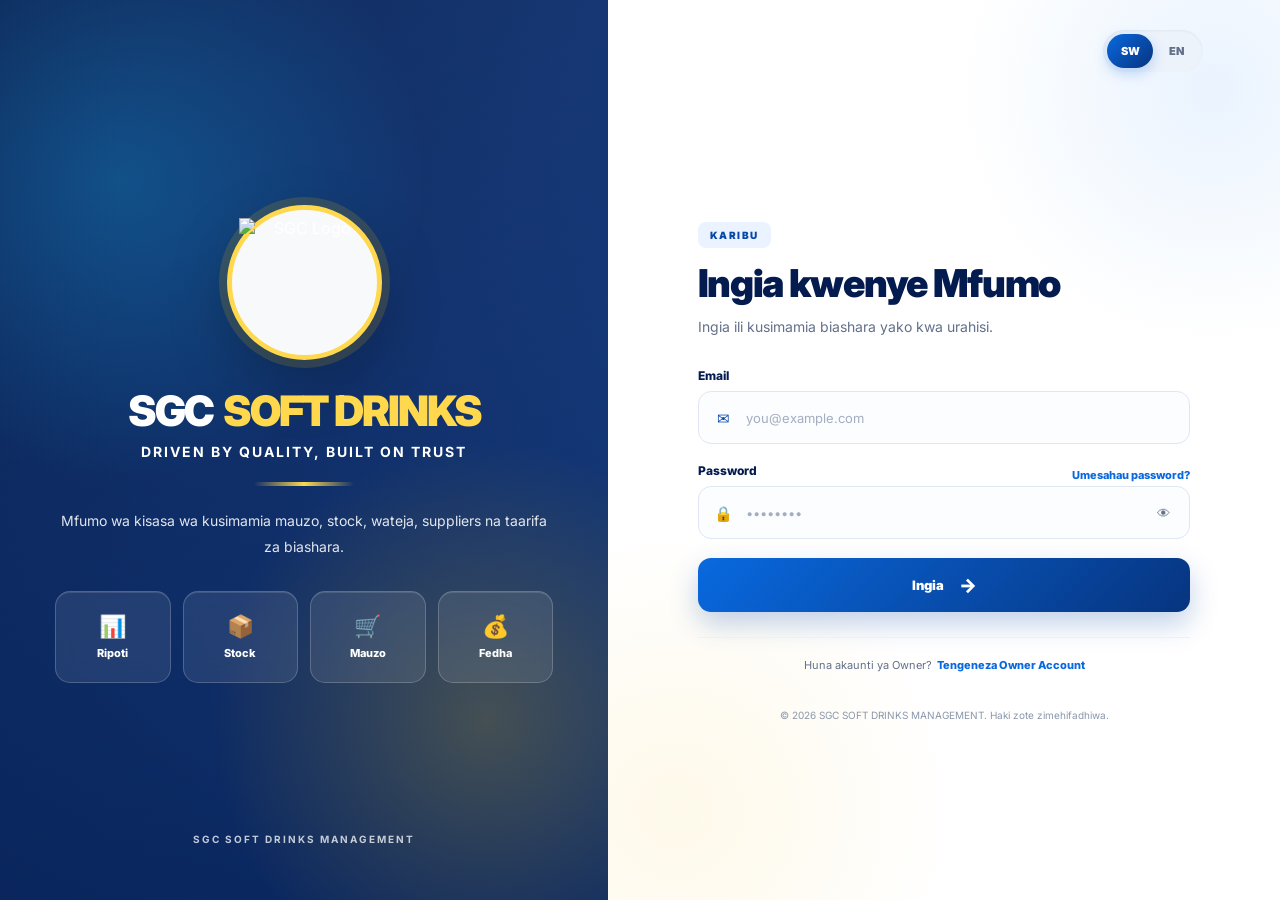
==== index.html @ 655705be "Initial commit via Netlify [skip ci]" ====
<!DOCTYPE html>
<html lang="sw">
<head>
    <meta charset="UTF-8">
    <meta name="viewport" content="width=device-width, initial-scale=1.0">

    <meta
        name="description"
        content="SGC SOFT DRINKS MANAGEMENT - Mfumo wa kisasa wa usimamizi wa biashara."
    >

    <title>SGC SOFT DRINKS MANAGEMENT</title>

    <link rel="stylesheet" href="style.css">

    <link rel="preconnect" href="https://fonts.googleapis.com">
    <link rel="preconnect" href="https://fonts.gstatic.com" crossorigin>

    <link
        href="https://fonts.googleapis.com/css2?family=Inter:wght@400;500;600;700;800;900&display=swap"
        rel="stylesheet"
    >
</head>

<body>

    <!-- =====================================================
         APP
    ====================================================== -->

    <div class="app-shell">

        <!-- =================================================
             LEFT BRAND PANEL
        ================================================== -->

        <section class="brand-panel">

            <div class="brand-overlay"></div>

            <div class="brand-content">

                <div class="logo-wrap">
                    <img
                        src="https://blogger.googleusercontent.com/img/b/R29vZ2xl/AVvXsEgRsGllLOBF63Unp0kzICif6C1tapkNBLRntsN7FJJPLlytEa9m1uBi_CdMVtnA7HmE1niKAeRc7FaKka9HamTfaSy4Mp5V8jnfl0DJt12zb4S4WhtI3PSJH9mHkxhu65YXSVA7sD5b8sOfw8jakPYp3H8Um8qvyjlDzxWgNcdsH2qVTmnMbjsZF4TN/s1280/244759.png"
                        alt="SGC Logo"
                    >
                </div>

                <div class="brand-title">
                    <span>SGC</span>
                    <strong>SOFT DRINKS</strong>
                </div>

                <p class="brand-tagline" data-i18n="brandTagline">
                    Driven By Quality, Built On Trust
                </p>

                <div class="gold-line"></div>

                <p class="brand-description" data-i18n="brandDescription">
                    Mfumo wa kisasa wa kusimamia mauzo, stock,
                    wateja, suppliers na taarifa za biashara.
                </p>


                <!-- BUSINESS FEATURES -->

                <div class="feature-grid">

                    <div class="feature-card">
                        <span class="feature-icon">📊</span>
                        <span data-i18n="featureReports">
                            Ripoti
                        </span>
                    </div>

                    <div class="feature-card">
                        <span class="feature-icon">📦</span>
                        <span data-i18n="featureStock">
                            Stock
                        </span>
                    </div>

                    <div class="feature-card">
                        <span class="feature-icon">🛒</span>
                        <span data-i18n="featureSales">
                            Mauzo
                        </span>
                    </div>

                    <div class="feature-card">
                        <span class="feature-icon">💰</span>
                        <span data-i18n="featureFinance">
                            Fedha
                        </span>
                    </div>

                </div>

            </div>

            <div class="brand-bottom">
                <span data-i18n="brandBottom">
                    SGC SOFT DRINKS MANAGEMENT
                </span>
            </div>

        </section>


        <!-- =================================================
             RIGHT AUTH PANEL
        ================================================== -->

        <section class="auth-panel">

            <!-- LANGUAGE -->

            <div class="top-actions">

                <div class="language-selector">

                    <button
                        type="button"
                        class="language-button active"
                        data-language="sw"
                    >
                        SW
                    </button>

                    <button
                        type="button"
                        class="language-button"
                        data-language="en"
                    >
                        EN
                    </button>

                </div>

            </div>


            <!-- =================================================
                 LOGIN VIEW
            ================================================== -->

            <div
                id="loginView"
                class="auth-view active-view"
            >

                <div class="auth-header">

                    <span class="auth-label" data-i18n="loginLabel">
                        KARIBU
                    </span>

                    <h1 data-i18n="loginTitle">
                        Ingia kwenye Mfumo
                    </h1>

                    <p data-i18n="loginSubtitle">
                        Ingia ili kusimamia biashara yako kwa urahisi.
                    </p>

                </div>


                <form id="loginForm">

                    <!-- EMAIL -->

                    <div class="form-group">

                        <label
                            for="loginEmail"
                            data-i18n="email"
                        >
                            Email
                        </label>

                        <div class="input-box">

                            <span class="input-icon">✉</span>

                            <input
                                type="email"
                                id="loginEmail"
                                placeholder="you@example.com"
                                autocomplete="email"
                                required
                            >

                        </div>

                    </div>


                    <!-- PASSWORD -->

                    <div class="form-group">

                        <div class="label-row">

                            <label
                                for="loginPassword"
                                data-i18n="password"
                            >
                                Password
                            </label>

                            <button
                                type="button"
                                class="text-button"
                                id="forgotPasswordButton"
                                data-i18n="forgotPassword"
                            >
                                Umesahau password?
                            </button>

                        </div>

                        <div class="input-box">

                            <span class="input-icon">🔒</span>

                            <input
                                type="password"
                                id="loginPassword"
                                placeholder="••••••••"
                                autocomplete="current-password"
                                required
                            >

                            <button
                                type="button"
                                class="eye-button"
                                data-target="loginPassword"
                            >
                                👁
                            </button>

                        </div>

                    </div>


                    <!-- MESSAGE -->

                    <div
                        id="loginMessage"
                        class="message"
                        hidden
                    ></div>


                    <!-- LOGIN BUTTON -->

                    <button
                        type="submit"
                        class="primary-button"
                        id="loginButton"
                    >

                        <span data-i18n="loginButton">
                            Ingia
                        </span>

                        <span class="button-arrow">→</span>

                    </button>

                </form>


                <!-- OWNER SIGNUP -->

                <div class="switch-auth">

                    <span data-i18n="noAccount">
                        Huna akaunti ya Owner?
                    </span>

                    <button
                        type="button"
                        class="link-button"
                        id="showSignupButton"
                        data-i18n="createOwner"
                    >
                        Tengeneza Owner Account
                    </button>

                </div>

            </div>


            <!-- =================================================
                 OWNER SIGNUP VIEW
            ================================================== -->

            <div
                id="signupView"
                class="auth-view"
            >

                <div class="auth-header">

                    <span class="auth-label owner-label">
                        OWNER
                    </span>

                    <h1 data-i18n="signupTitle">
                        Tengeneza Owner Account
                    </h1>

                    <p data-i18n="signupSubtitle">
                        Ingiza taarifa zako na Owner Signup Code.
                    </p>

                </div>


                <form id="signupForm">

                    <!-- FULL NAME -->

                    <div class="form-group">

                        <label
                            for="fullName"
                            data-i18n="fullName"
                        >
                            Jina Kamili
                        </label>

                        <div class="input-box">

                            <span class="input-icon">👤</span>

                            <input
                                type="text"
                                id="fullName"
                                placeholder="Mfano: John Sam"
                                autocomplete="name"
                                required
                            >

                        </div>

                    </div>


                    <!-- USERNAME -->

                    <div class="form-group">

                        <label
                            for="username"
                            data-i18n="username"
                        >
                            Username
                        </label>

                        <div class="input-box">

                            <span class="input-icon">@</span>

                            <input
                                type="text"
                                id="username"
                                placeholder="Mfano: johnsam"
                                autocomplete="username"
                                required
                            >

                        </div>

                    </div>


                    <!-- EMAIL -->

                    <div class="form-group">

                        <label
                            for="signupEmail"
                            data-i18n="email"
                        >
                            Email
                        </label>

                        <div class="input-box">

                            <span class="input-icon">✉</span>

                            <input
                                type="email"
                                id="signupEmail"
                                placeholder="you@example.com"
                                autocomplete="email"
                                required
                            >

                        </div>

                    </div>


                    <!-- PASSWORD -->

                    <div class="form-group">

                        <label
                            for="signupPassword"
                            data-i18n="password"
                        >
                            Password
                        </label>

                        <div class="input-box">

                            <span class="input-icon">🔒</span>

                            <input
                                type="password"
                                id="signupPassword"
                                placeholder="••••••••"
                                autocomplete="new-password"
                                required
                            >

                            <button
                                type="button"
                                class="eye-button"
                                data-target="signupPassword"
                            >
                                👁
                            </button>

                        </div>

                    </div>


                    <!-- CONFIRM PASSWORD -->

                    <div class="form-group">

                        <label
                            for="confirmPassword"
                            data-i18n="confirmPassword"
                        >
                            Thibitisha Password
                        </label>

                        <div class="input-box">

                            <span class="input-icon">🔒</span>

                            <input
                                type="password"
                                id="confirmPassword"
                                placeholder="••••••••"
                                autocomplete="new-password"
                                required
                            >

                            <button
                                type="button"
                                class="eye-button"
                                data-target="confirmPassword"
                            >
                                👁
                            </button>

                        </div>

                    </div>


                    <!-- OWNER CODE -->

                    <div class="form-group">

                        <label
                            for="ownerCode"
                            data-i18n="ownerCode"
                        >
                            Owner Signup Code
                        </label>

                        <div class="input-box">

                            <span class="input-icon">🔑</span>

                            <input
                                type="password"
                                id="ownerCode"
                                placeholder="Owner Signup Code"
                                autocomplete="off"
                                required
                            >

                            <button
                                type="button"
                                class="eye-button"
                                data-target="ownerCode"
                            >
                                👁
                            </button>

                        </div>

                        <small data-i18n="ownerCodeHint">
                            Code hii ni ya siri na inahitajika kuunda Owner.
                        </small>

                    </div>


                    <!-- SIGNUP MESSAGE -->

                    <div
                        id="signupMessage"
                        class="message"
                        hidden
                    ></div>


                    <!-- CREATE BUTTON -->

                    <button
                        type="submit"
                        class="primary-button"
                        id="signupButton"
                    >

                        <span data-i18n="createOwnerButton">
                            Tengeneza Account
                        </span>

                        <span class="button-arrow">→</span>

                    </button>

                </form>


                <!-- BACK LOGIN -->

                <div class="switch-auth">

                    <span data-i18n="alreadyAccount">
                        Tayari una akaunti?
                    </span>

                    <button
                        type="button"
                        class="link-button"
                        id="showLoginButton"
                        data-i18n="loginHere"
                    >
                        Ingia hapa
                    </button>

                </div>

            </div>


            <!-- =================================================
                 FORGOT PASSWORD VIEW
            ================================================== -->

            <div
                id="forgotView"
                class="auth-view"
            >

                <div class="auth-header">

                    <span class="auth-label">
                        SECURITY
                    </span>

                    <h1 data-i18n="forgotTitle">
                        Umesahau Password?
                    </h1>

                    <p data-i18n="forgotSubtitle">
                        Weka email yako na tutakutumia link ya kubadilisha password.
                    </p>

                </div>


                <form id="forgotForm">

                    <div class="form-group">

                        <label
                            for="forgotEmail"
                            data-i18n="email"
                        >
                            Email
                        </label>

                        <div class="input-box">

                            <span class="input-icon">✉</span>

                            <input
                                type="email"
                                id="forgotEmail"
                                placeholder="you@example.com"
                                autocomplete="email"
                                required
                            >

                        </div>

                    </div>


                    <div
                        id="forgotMessage"
                        class="message"
                        hidden
                    ></div>


                    <button
                        type="submit"
                        class="primary-button"
                        id="forgotButton"
                    >

                        <span data-i18n="sendReset">
                            Tuma Reset Link
                        </span>

                        <span class="button-arrow">→</span>

                    </button>

                </form>


                <div class="switch-auth">

                    <button
                        type="button"
                        class="link-button"
                        id="backToLoginButton"
                        data-i18n="backLogin"
                    >
                        ← Rudi kwenye Login
                    </button>

                </div>

            </div>


            <!-- =================================================
                 PASSWORD RESET VIEW
            ================================================== -->

            <div
                id="resetView"
                class="auth-view"
            >

                <div class="auth-header">

                    <span class="auth-label">
                        SECURITY
                    </span>

                    <h1 data-i18n="resetTitle">
                        Weka Password Mpya
                    </h1>

                    <p data-i18n="resetSubtitle">
                        Weka password mpya ya akaunti yako.
                    </p>

                </div>


                <form id="resetForm">

                    <div class="form-group">

                        <label
                            for="newPassword"
                            data-i18n="newPassword"
                        >
                            Password Mpya
                        </label>

                        <div class="input-box">

                            <span class="input-icon">🔒</span>

                            <input
                                type="password"
                                id="newPassword"
                                placeholder="••••••••"
                                autocomplete="new-password"
                                required
                            >

                            <button
                                type="button"
                                class="eye-button"
                                data-target="newPassword"
                            >
                                👁
                            </button>

                        </div>

                    </div>


                    <div class="form-group">

                        <label
                            for="confirmNewPassword"
                            data-i18n="confirmPassword"
                        >
                            Thibitisha Password
                        </label>

                        <div class="input-box">

                            <span class="input-icon">🔒</span>

                            <input
                                type="password"
                                id="confirmNewPassword"
                                placeholder="••••••••"
                                autocomplete="new-password"
                                required
                            >

                            <button
                                type="button"
                                class="eye-button"
                                data-target="confirmNewPassword"
                            >
                                👁
                            </button>

                        </div>

                    </div>


                    <div
                        id="resetMessage"
                        class="message"
                        hidden
                    ></div>


                    <button
                        type="submit"
                        class="primary-button"
                        id="resetButton"
                    >

                        <span data-i18n="savePassword">
                            Hifadhi Password
                        </span>

                        <span class="button-arrow">→</span>

                    </button>

                </form>

            </div>


            <!-- =================================================
                 FOOTER
            ================================================== -->

            <div class="auth-footer">

                <span data-i18n="copyright">
                    © 2026 SGC SOFT DRINKS MANAGEMENT. Haki zote zimehifadhiwa.
                </span>

            </div>

        </section>

    </div>


    <!-- =====================================================
         JAVASCRIPT
    ====================================================== -->

    <script src="app.js"></script>

</body>
</html>
---- style.css ----
/* =========================================================
   SGC SOFT DRINKS MANAGEMENT
   PROFESSIONAL UI SYSTEM
   ========================================================= */

:root {

    --blue-950: #031b4e;
    --blue-900: #05245f;
    --blue-800: #07347f;
    --blue-700: #0847a9;
    --blue-600: #0969df;
    --blue-500: #147cf5;

    --cyan: #18bfff;

    --gold-700: #a66a00;
    --gold-600: #c58a05;
    --gold-500: #f1b90b;
    --gold-400: #ffd84d;
    --gold-300: #ffe991;

    --white: #ffffff;
    --off-white: #f8fbff;

    --text: #10213f;
    --text-soft: #63708a;

    --border: #dfe7f3;

    --green: #0f9d58;
    --red: #dc3545;
    --orange: #f59e0b;

    --shadow-xl:
        0 30px 90px rgba(3, 27, 78, 0.24);

    --shadow-lg:
        0 20px 55px rgba(3, 27, 78, 0.16);

    --shadow-md:
        0 10px 30px rgba(3, 27, 78, 0.12);

    --radius-xl: 30px;
    --radius-lg: 20px;
    --radius-md: 13px;

    --transition: 0.25s ease;
}


/* =========================================================
   RESET
   ========================================================= */

* {
    margin: 0;
    padding: 0;
    box-sizing: border-box;
}

html {
    min-height: 100%;
}

body {
    min-height: 100vh;

    font-family:
        "Inter",
        Arial,
        Helvetica,
        sans-serif;

    color: var(--text);

    background:
        linear-gradient(
            135deg,
            #eaf3ff,
            #f8fbff
        );
}

button,
input {
    font-family: inherit;
}

button {
    border: 0;
}

img {
    max-width: 100%;
}


/* =========================================================
   APP SHELL
   ========================================================= */

.app-shell {

    min-height: 100vh;

    display: grid;

    grid-template-columns:
        minmax(430px, 0.95fr)
        minmax(480px, 1.05fr);

    overflow: hidden;

    background: var(--white);
}


/* =========================================================
   LEFT BRAND PANEL
   ========================================================= */

.brand-panel {

    position: relative;

    min-height: 100vh;

    display: flex;

    flex-direction: column;

    justify-content: space-between;

    padding: 55px;

    overflow: hidden;

    color: white;

    background:
        linear-gradient(
            135deg,
            rgba(3, 27, 78, 0.94),
            rgba(7, 71, 169, 0.86)
        ),
        url("https://blogger.googleusercontent.com/img/b/R29vZ2xl/AVvXsEghDWKcTJLYqRn3b2rmbaZy9He71gFCBy8PPvrfr52WbQLLfpwHexRysGuWyikflgHuIYTykRY1283VwKdCJhnoiIz-O5spHMergGawAM0IZZRlI1_UyLrpU5gRjan5NuT3BX2xX2ghZJx28dGiFAWCTERWHn4f5qFefKrlq4SOseVBaBGetRgdH27O/s1536/246467.png");

    background-size: cover;

    background-position: center;

    isolation: isolate;
}


/* =========================================================
   BRAND OVERLAY
   ========================================================= */

.brand-overlay {

    position: absolute;

    inset: 0;

    z-index: -1;

    background:
        radial-gradient(
            circle at 20% 20%,
            rgba(24, 191, 255, 0.25),
            transparent 35%
        ),
        radial-gradient(
            circle at 80% 80%,
            rgba(241, 185, 11, 0.24),
            transparent 32%
        ),
        linear-gradient(
            180deg,
            rgba(3, 27, 78, 0.22),
            rgba(3, 27, 78, 0.78)
        );
}


/* =========================================================
   BRAND CONTENT
   ========================================================= */

.brand-content {

    position: relative;

    z-index: 2;

    max-width: 650px;

    margin: auto;

    width: 100%;

    text-align: center;
}


/* =========================================================
   LOGO
   ========================================================= */

.logo-wrap {

    width: 155px;

    height: 155px;

    margin: 0 auto 25px;

    display: flex;

    align-items: center;

    justify-content: center;

    border-radius: 50%;

    background:
        rgba(255,255,255,0.97);

    border:
        5px solid var(--gold-400);

    box-shadow:
        0 0 0 8px rgba(241,185,11,0.15),
        0 20px 60px rgba(0,0,0,0.25);

    animation:
        logoFloat 5s ease-in-out infinite;
}

.logo-wrap img {

    width: 130px;

    height: 130px;

    object-fit: contain;
}


@keyframes logoFloat {

    0%,
    100% {
        transform: translateY(0);
    }

    50% {
        transform: translateY(-5px);
    }
}


/* =========================================================
   BRAND TITLE
   ========================================================= */

.brand-title {

    display: flex;

    justify-content: center;

    align-items: center;

    gap: 10px;

    flex-wrap: wrap;

    margin-bottom: 7px;
}

.brand-title span {

    font-size: 42px;

    font-weight: 900;

    color: white;

    letter-spacing: -2px;
}

.brand-title strong {

    font-size: 42px;

    font-weight: 900;

    color: var(--gold-400);

    letter-spacing: -2px;
}


.brand-tagline {

    font-size: 14px;

    font-weight: 700;

    letter-spacing: 2px;

    text-transform: uppercase;

    color: white;
}


/* =========================================================
   GOLD LINE
   ========================================================= */

.gold-line {

    width: 100px;

    height: 4px;

    margin: 22px auto;

    border-radius: 20px;

    background:
        linear-gradient(
            90deg,
            transparent,
            var(--gold-400),
            transparent
        );
}


/* =========================================================
   BRAND DESCRIPTION
   ========================================================= */

.brand-description {

    max-width: 530px;

    margin: auto;

    color:
        rgba(255,255,255,0.88);

    font-size: 14px;

    line-height: 1.8;
}


/* =========================================================
   FEATURE GRID
   ========================================================= */

.feature-grid {

    margin-top: 32px;

    display: grid;

    grid-template-columns:
        repeat(4, 1fr);

    gap: 12px;
}

.feature-card {

    min-height: 92px;

    display: flex;

    flex-direction: column;

    justify-content: center;

    align-items: center;

    gap: 7px;

    padding: 12px;

    border:
        1px solid rgba(255,255,255,0.2);

    border-radius: 15px;

    background:
        rgba(255,255,255,0.09);

    backdrop-filter: blur(10px);

    box-shadow:
        inset 0 1px 0 rgba(255,255,255,0.12);

    transition:
        transform var(--transition),
        background var(--transition);
}

.feature-card:hover {

    transform: translateY(-5px);

    background:
        rgba(255,255,255,0.15);
}

.feature-icon {

    font-size: 22px;
}

.feature-card span:last-child {

    color: white;

    font-size: 11px;

    font-weight: 800;
}


/* =========================================================
   BRAND FOOTER
   ========================================================= */

.brand-bottom {

    position: relative;

    z-index: 2;

    text-align: center;

    color:
        rgba(255,255,255,0.75);

    font-size: 10px;

    font-weight: 700;

    letter-spacing: 2px;
}


/* =========================================================
   RIGHT AUTH PANEL
   ========================================================= */

.auth-panel {

    position: relative;

    min-height: 100vh;

    display: flex;

    flex-direction: column;

    justify-content: center;

    padding:
        50px clamp(35px, 7vw, 100px);

    background:
        radial-gradient(
            circle at 90% 10%,
            rgba(20,124,245,0.09),
            transparent 25%
        ),
        radial-gradient(
            circle at 10% 90%,
            rgba(241,185,11,0.09),
            transparent 28%
        ),
        #ffffff;
}


/* =========================================================
   TOP ACTIONS
   ========================================================= */

.top-actions {

    position: absolute;

    top: 30px;

    right: clamp(30px, 6vw, 90px);

    z-index: 10;
}


/* =========================================================
   LANGUAGE SELECTOR
   ========================================================= */

.language-selector {

    display: flex;

    padding: 4px;

    border-radius: 50px;

    background: #edf3fb;

    box-shadow:
        inset 0 1px 3px rgba(0,0,0,0.05);
}

.language-button {

    min-width: 46px;

    height: 34px;

    padding: 0 13px;

    border-radius: 30px;

    background: transparent;

    color: var(--text-soft);

    font-size: 11px;

    font-weight: 900;

    cursor: pointer;

    transition: var(--transition);
}

.language-button:hover {

    color: var(--blue-700);
}

.language-button.active {

    color: white;

    background:
        linear-gradient(
            135deg,
            var(--blue-600),
            var(--blue-800)
        );

    box-shadow:
        0 5px 14px rgba(9,105,223,0.25);
}


/* =========================================================
   AUTH VIEW
   ========================================================= */

.auth-view {

    width: 100%;

    max-width: 540px;

    margin:
        45px auto 0;

    display: none;

    animation:
        fadeIn 0.3s ease;
}

.auth-view.active-view {

    display: block;
}


@keyframes fadeIn {

    from {
        opacity: 0;
        transform: translateY(8px);
    }

    to {
        opacity: 1;
        transform: translateY(0);
    }
}


/* =========================================================
   AUTH HEADER
   ========================================================= */

.auth-header {

    margin-bottom: 30px;
}

.auth-label {

    display: inline-flex;

    padding:
        7px 12px;

    margin-bottom: 13px;

    border-radius: 8px;

    color: var(--blue-700);

    background: #eaf3ff;

    font-size: 10px;

    font-weight: 900;

    letter-spacing: 1.5px;
}

.owner-label {

    color:
        #8a5b00;

    background:
        #fff4cc;
}

.auth-header h1 {

    margin-bottom: 10px;

    color: var(--blue-950);

    font-size:
        clamp(28px, 3vw, 39px);

    line-height: 1.15;

    letter-spacing: -1.3px;

    font-weight: 900;
}

.auth-header p {

    max-width: 500px;

    color: var(--text-soft);

    font-size: 14px;

    line-height: 1.7;
}


/* =========================================================
   FORM
   ========================================================= */

.form-group {

    margin-bottom: 19px;
}

.form-group label {

    display: block;

    margin-bottom: 8px;

    color: var(--blue-950);

    font-size: 12px;

    font-weight: 800;
}

.label-row {

    display: flex;

    justify-content: space-between;

    align-items: center;

    gap: 10px;
}


/* =========================================================
   INPUT
   ========================================================= */

.input-box {

    position: relative;

    width: 100%;
}

.input-box input {

    width: 100%;

    height: 53px;

    padding:
        0 48px 0 47px;

    border:
        1px solid var(--border);

    border-radius: var(--radius-md);

    outline: none;

    color: var(--text);

    background:
        #fbfdff;

    font-size: 13px;

    transition:
        border var(--transition),
        box-shadow var(--transition),
        background var(--transition);
}

.input-box input::placeholder {

    color:
        #a4aec0;
}

.input-box input:hover {

    border-color:
        #b8c8dd;
}

.input-box input:focus {

    background: white;

    border-color:
        var(--blue-500);

    box-shadow:
        0 0 0 4px rgba(20,124,245,0.09);
}


.input-icon {

    position: absolute;

    left: 16px;

    top: 50%;

    transform: translateY(-50%);

    width: 20px;

    text-align: center;

    color:
        var(--blue-700);

    font-size: 15px;

    z-index: 2;

    pointer-events: none;
}


/* =========================================================
   EYE BUTTON
   ========================================================= */

.eye-button {

    position: absolute;

    right: 8px;

    top: 50%;

    transform: translateY(-50%);

    width: 37px;

    height: 37px;

    border-radius: 9px;

    background: transparent;

    color:
        var(--text-soft);

    cursor: pointer;

    transition: var(--transition);
}

.eye-button:hover {

    color:
        var(--blue-700);

    background:
        #edf4ff;
}


/* =========================================================
   SMALL TEXT
   ========================================================= */

.form-group small {

    display: block;

    margin-top: 7px;

    color:
        var(--text-soft);

    font-size: 10px;

    line-height: 1.5;
}


/* =========================================================
   TEXT BUTTON
   ========================================================= */

.text-button,
.link-button {

    background: transparent;

    color:
        var(--blue-600);

    cursor: pointer;

    font-weight: 800;

    font-size: 11px;
}

.text-button:hover,
.link-button:hover {

    color:
        var(--blue-900);

    text-decoration: underline;
}


/* =========================================================
   MESSAGE
   ========================================================= */

.message {

    margin:
        0 0 18px;

    padding:
        12px 14px;

    border-radius:
        12px;

    font-size: 12px;

    line-height: 1.5;
}

.message.success {

    color:
        #08753d;

    border:
        1px solid #a9e9c7;

    background:
        #effcf5;
}

.message.error {

    color:
        #a71d2a;

    border:
        1px solid #f3b7be;

    background:
        #fff2f3;
}


/* =========================================================
   PRIMARY BUTTON
   ========================================================= */

.primary-button {

    width: 100%;

    min-height: 54px;

    display: flex;

    align-items: center;

    justify-content: center;

    gap: 15px;

    border-radius:
        var(--radius-md);

    color: white;

    background:
        linear-gradient(
            135deg,
            var(--blue-600),
            var(--blue-800)
        );

    box-shadow:
        0 12px 28px rgba(8,71,169,0.25);

    font-size: 13px;

    font-weight: 900;

    cursor: pointer;

    transition:
        transform var(--transition),
        box-shadow var(--transition),
        opacity var(--transition);
}

.primary-button:hover {

    transform:
        translateY(-2px);

    box-shadow:
        0 17px 35px rgba(8,71,169,0.32);
}

.primary-button:active {

    transform:
        translateY(0);
}

.primary-button:disabled {

    opacity: 0.6;

    cursor: not-allowed;

    transform: none;
}

.button-arrow {

    font-size: 19px;

    transition:
        transform var(--transition);
}

.primary-button:hover .button-arrow {

    transform:
        translateX(4px);
}


/* =========================================================
   SWITCH AUTH
   ========================================================= */

.switch-auth {

    margin-top: 25px;

    padding-top: 20px;

    border-top:
        1px solid #edf1f6;

    display: flex;

    align-items: center;

    justify-content: center;

    flex-wrap: wrap;

    gap: 5px;

    color:
        var(--text-soft);

    font-size: 11px;
}


/* =========================================================
   FOOTER
   ========================================================= */

.auth-footer {

    margin-top: 35px;

    text-align: center;

    color:
        #8b97aa;

    font-size: 10px;

    line-height: 1.6;
}


/* =========================================================
   MOBILE
   ========================================================= */

@media (max-width: 1050px) {

    .app-shell {

        grid-template-columns:
            1fr 1fr;
    }

    .brand-panel {

        padding:
            40px 30px;
    }

    .brand-title span,
    .brand-title strong {

        font-size: 31px;
    }

    .feature-grid {

        grid-template-columns:
            repeat(2, 1fr);
    }

    .auth-panel {

        padding:
            45px 35px;
    }
}


@media (max-width: 820px) {

    .app-shell {

        display: block;
    }

    .brand-panel {

        min-height:
            420px;

        padding:
            45px 25px;
    }

    .auth-panel {

        min-height:
            auto;

        padding:
            80px 25px 40px;
    }

    .top-actions {

        top: 20px;

        right: 20px;
    }

    .auth-view {

        margin-top:
            10px;
    }
}


@media (max-width: 520px) {

    .brand-panel {

        min-height:
            390px;

        padding:
            35px 18px;
    }

    .logo-wrap {

        width:
            105px;

        height:
            105px;

        border-width:
            3px;

        margin-bottom:
            18px;
    }

    .logo-wrap img {

        width:
            88px;

        height:
            88px;
    }

    .brand-title {

        gap:
            6px;
    }

    .brand-title span,
    .brand-title strong {

        font-size:
            25px;

        letter-spacing:
            -1px;
    }

    .brand-tagline {

        font-size:
            9px;

        letter-spacing:
            1px;
    }

    .brand-description {

        font-size:
            11px;
    }

    .feature-card {

        min-height:
            75px;
    }

    .auth-panel {

        padding:
            70px 20px 35px;
    }

    .auth-header h1 {

        font-size:
            28px;
    }

    .auth-header p {

        font-size:
            12px;
    }

    .input-box input {

        height:
            51px;
    }
}


/* =========================================================
   ACCESSIBILITY
   ========================================================= */

button:focus-visible,
input:focus-visible {

    outline:
        3px solid rgba(20,124,245,0.25);

    outline-offset:
        2px;
}


/* =========================================================
   REDUCED MOTION
   ========================================================= */

@media (prefers-reduced-motion: reduce) {

    *,
    *::before,
    *::after {

        animation-duration:
            0.01ms !important;

        animation-iteration-count:
            1 !important;

        scroll-behavior:
            auto !important;

        transition-duration:
            0.01ms !important;
    }
}
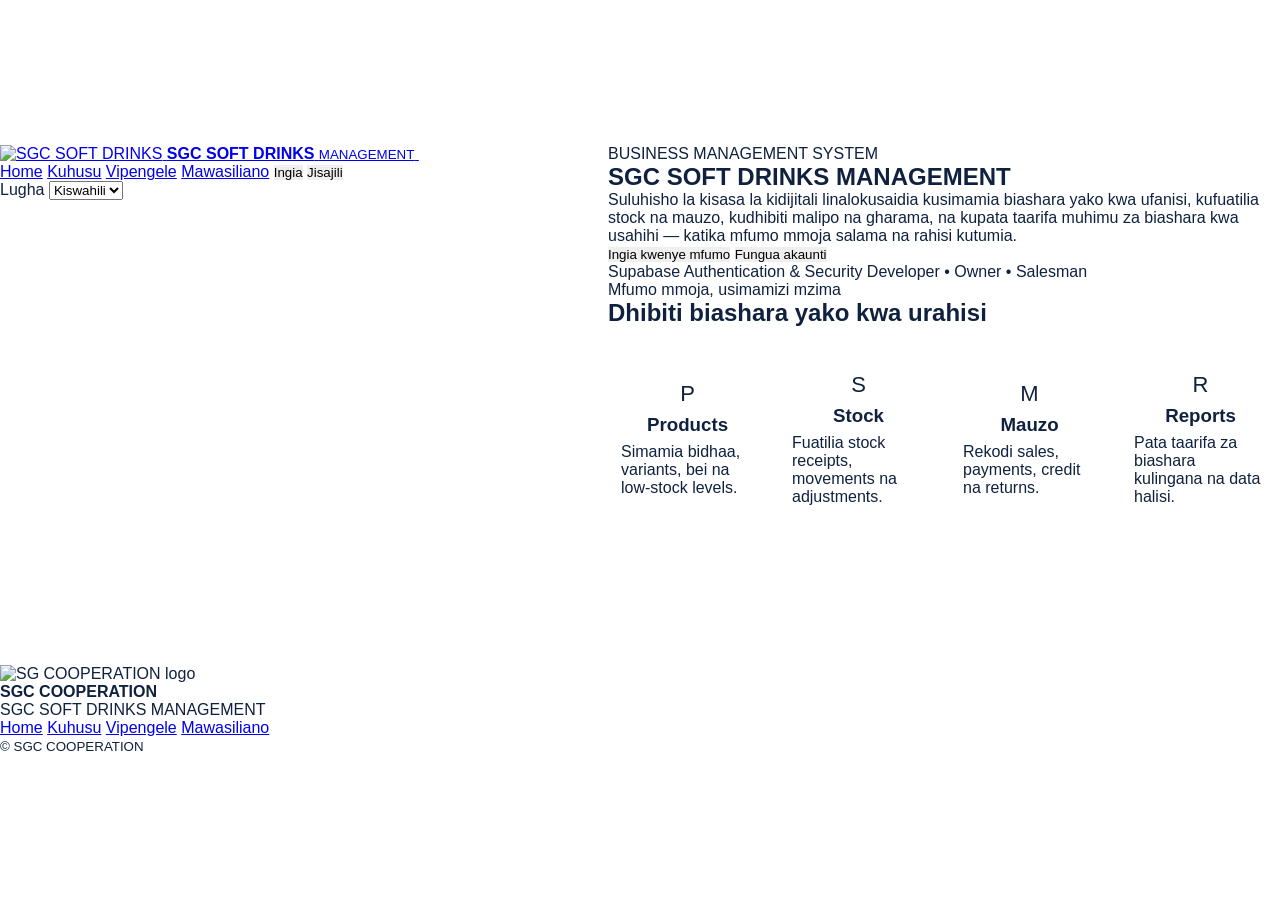
==== commit 3eeafc45: "Update index.html" ====
--- a/index.html
+++ b/index.html
@@ -1,814 +1,2458 @@
 <!DOCTYPE html>
-<html lang="sw">
+<html lang="sw" dir="ltr">
 <head>
-    <meta charset="UTF-8">
-    <meta name="viewport" content="width=device-width, initial-scale=1.0">
-
-    <meta
-        name="description"
-        content="SGC SOFT DRINKS MANAGEMENT - Mfumo wa kisasa wa usimamizi wa biashara."
+  <meta charset="UTF-8">
+  <meta name="viewport" content="width=device-width, initial-scale=1.0">
+  <meta name="theme-color" content="#0f172a">
+  <meta name="description" content="SGC SOFT DRINKS MANAGEMENT - mfumo wa usimamizi wa biashara wa SGC COOPERATION.">
+  <title>SGC SOFT DRINKS MANAGEMENT</title>
+
+  <!--
+    SGC SOFT DRINKS MANAGEMENT
+    Frontend rebuild: index.html
+    Companion files: style.css + app.js
+
+    SECURITY:
+    - Never place server-only Supabase secret keys in this file.
+    - Browser-safe Supabase publishable key belongs in app.js/config.
+    - Database RLS remains ENABLED.
+  -->
+
+  <link rel="stylesheet" href="style.css">
+</head>
+
+<body>
+  <!-- =========================================================
+       GLOBAL APP ROOT
+       ========================================================= -->
+  <div id="app" class="app-shell">
+
+    <!-- =======================================================
+         GLOBAL LOADING SCREEN
+         ======================================================= -->
+    <div id="global-loader" class="global-loader" hidden aria-live="polite">
+      <div class="loader-card">
+        <div class="loader-spinner" aria-hidden="true"></div>
+        <p id="global-loader-text" data-i18n="common.loading">Inapakia...</p>
+      </div>
+    </div>
+
+    <!-- =======================================================
+         GLOBAL TOAST / ALERT AREA
+         ======================================================= -->
+    <div id="toast-container"
+         class="toast-container"
+         aria-live="polite"
+         aria-atomic="true"></div>
+
+    <div id="message-container"
+         class="message-container"
+         aria-live="assertive"
+         aria-atomic="true"></div>
+
+    <!-- =======================================================
+         PUBLIC / AUTH NAVBAR
+         ======================================================= -->
+    <header id="site-header" class="site-header">
+      <nav class="main-navbar" aria-label="Main navigation">
+
+        <a href="#home"
+           class="brand-link"
+           data-route="home"
+           aria-label="SGC SOFT DRINKS MANAGEMENT">
+          <img
+    src="https://blogger.googleusercontent.com/img/b/R29vZ2xl/AVvXsEgRsGllLOBF63Unp0kzICif6C1tapkNBLRntsN7FJJPLlytEa9m1uBi_CdMVtnA7HmE1niKAeRc7FaKka9HamTfaSy4Mp5V8jnfl0DJt12zb4S4WhtI3PSJH9mHkxhu65YXSVA7sD5b8sOfw8jakPYp3H8Um8qvyjlDzxWgNcdsH2qVTmnMbjsZF4TN/s1280/244759.png"
+    alt="SGC SOFT DRINKS"
+    class="brand-logo"
+             loading="eager">
+          <span class="brand-text">
+            <strong>SGC SOFT DRINKS</strong>
+            <small>MANAGEMENT</small>
+          </span>
+        </a>
+
+        <button id="mobile-menu-toggle"
+                class="icon-button mobile-menu-toggle"
+                type="button"
+                aria-label="Open menu"
+                aria-expanded="false"
+                aria-controls="main-navigation">
+          <span></span>
+          <span></span>
+          <span></span>
+        </button>
+
+        <div id="main-navigation" class="navbar-navigation">
+
+          <!-- Guest navigation -->
+          <div id="guest-nav" class="nav-group nav-group-guest">
+            <a href="#home" class="nav-link" data-route="home" data-i18n="nav.home">Home</a>
+            <a href="#about" class="nav-link" data-route="about" data-i18n="nav.about">Kuhusu</a>
+            <a href="#features" class="nav-link" data-route="features" data-i18n="nav.features">Vipengele</a>
+            <a href="#contact" class="nav-link" data-route="contact" data-i18n="nav.contact">Mawasiliano</a>
+            <button type="button" class="nav-link nav-button" data-action="open-login" data-i18n="nav.login">Ingia</button>
+            <button type="button" class="nav-link nav-button nav-signup" data-action="open-signup" data-i18n="nav.signup">Jisajili</button>
+          </div>
+
+          <!-- Authenticated navigation -->
+          <div id="auth-nav" class="nav-group nav-group-auth" hidden>
+            <a href="#home" class="nav-link" data-route="home" data-i18n="nav.home">Home</a>
+            <a href="#about" class="nav-link" data-route="about" data-i18n="nav.about">Kuhusu</a>
+            <a href="#features" class="nav-link" data-route="features" data-i18n="nav.features">Vipengele</a>
+            <a href="#contact" class="nav-link" data-route="contact" data-i18n="nav.contact">Mawasiliano</a>
+
+            <button type="button"
+                    class="nav-link nav-button"
+                    data-action="open-profile"
+                    data-i18n="nav.profile">
+              Wasifu
+            </button>
+
+          </div>
+
+          <!-- Language selector -->
+          <div class="language-control">
+            <label for="language-select" class="sr-only" data-i18n="language.label">Lugha</label>
+            <select id="language-select" name="language" autocomplete="language">
+              <option value="sw">Kiswahili</option>
+              <option value="en">English</option>
+            </select>
+          </div>
+
+          <!-- Authenticated user summary -->
+          <button id="navbar-profile"
+                  class="navbar-profile"
+                  type="button"
+                  data-action="open-profile"
+                  hidden
+                  aria-label="Open profile">
+            <span class="navbar-avatar-wrap">
+              <img id="navbar-avatar"
+                   class="navbar-avatar"
+                   src=""
+                   alt="Profile picture"
+                   hidden>
+              <span id="navbar-avatar-placeholder" class="avatar-placeholder" aria-hidden="true">U</span>
+            </span>
+            <span class="navbar-user-text">
+              <strong id="navbar-username">User</strong>
+              <small id="navbar-role">Role</small>
+            </span>
+          </button>
+        </div>
+      </nav>
+    </header>
+
+    <!-- =======================================================
+         PUBLIC CONTENT
+         ======================================================= -->
+    <main id="public-content" class="public-content">
+
+      <!-- HOME -->
+      <section id="page-home" class="page-section public-page active-page" data-page="home">
+        <div class="hero-section home-background-hero">
+          <div class="hero-content">
+            <div class="hero-kicker" aria-hidden="true">
+              <span class="hero-kicker-line"></span>
+              <span>BUSINESS MANAGEMENT SYSTEM</span>
+              <span class="hero-kicker-line"></span>
+            </div>
+
+            <h1 data-i18n="home.title">SGC SOFT DRINKS MANAGEMENT</h1>
+
+            <p class="hero-description" data-i18n="home.description">
+              Suluhisho la kisasa la kidijitali linalokusaidia kusimamia biashara yako kwa ufanisi,
+              kufuatilia stock na mauzo, kudhibiti malipo na gharama, na kupata taarifa muhimu za biashara
+              kwa usahihi — katika mfumo mmoja salama na rahisi kutumia.
+            </p>
+
+            <div class="hero-actions">
+              <button type="button"
+                      class="btn btn-primary"
+                      data-action="open-login"
+                      data-i18n="home.login">
+                Ingia kwenye mfumo
+              </button>
+              <button type="button"
+                      class="btn btn-secondary"
+                      data-action="open-signup"
+                      data-i18n="home.signup">
+                Fungua akaunti
+              </button>
+            </div>
+
+            <div class="hero-meta">
+              <span><i class="status-dot"></i><span data-i18n="home.secure">Supabase Authentication & Security</span></span>
+              <span><i class="status-dot"></i><span data-i18n="home.roles">Developer • Owner • Salesman</span></span>
+            </div>
+          </div>
+
+        </div>
+
+        <section class="section-container home-features-section" aria-labelledby="home-features-heading">
+          <div class="section-heading">
+            <span class="eyebrow" data-i18n="home.quickTitle">Mfumo mmoja, usimamizi mzima</span>
+            <h2 id="home-features-heading" data-i18n="home.quickHeading">Dhibiti biashara yako kwa urahisi</h2>
+          </div>
+
+          <div class="feature-grid compact-feature-grid">
+            <article class="feature-card">
+              <div class="feature-icon icon-products">P</div>
+              <h3 data-i18n="features.products.title">Products</h3>
+              <p data-i18n="features.products.text">Simamia bidhaa, variants, bei na low-stock levels.</p>
+            </article>
+
+            <article class="feature-card">
+              <div class="feature-icon icon-stock">S</div>
+              <h3 data-i18n="features.stock.title">Stock</h3>
+              <p data-i18n="features.stock.text">Fuatilia stock receipts, movements na adjustments.</p>
+            </article>
+
+            <article class="feature-card">
+              <div class="feature-icon icon-sales">M</div>
+              <h3 data-i18n="features.sales.title">Mauzo</h3>
+              <p data-i18n="features.sales.text">Rekodi sales, payments, credit na returns.</p>
+            </article>
+
+            <article class="feature-card">
+              <div class="feature-icon icon-reports">R</div>
+              <h3 data-i18n="features.reports.title">Reports</h3>
+              <p data-i18n="features.reports.text">Pata taarifa za biashara kulingana na data halisi.</p>
+            </article>
+          </div>
+        </section>
+      </section>
+
+      <!-- ABOUT -->
+      <section id="page-about" class="page-section public-page" data-page="about" hidden>
+        <div class="section-container">
+          <div class="section-heading centered">
+            <span class="eyebrow" data-i18n="about.eyebrow">Kuhusu mfumo</span>
+            <h1 data-i18n="about.title">SGC SOFT DRINKS MANAGEMENT</h1>
+            <p data-i18n="about.description">
+              Mfumo wa usimamizi wa biashara wa SGC COOPERATION ulioundwa kusaidia
+              usimamizi wa operations za kila siku kwa njia iliyo salama na yenye data sahihi.
+            </p>
+          </div>
+
+          <div class="about-grid">
+            <article class="info-card">
+              <h2 data-i18n="about.businessTitle">Biashara</h2>
+              <p data-i18n="about.businessText">
+                Usimamizi wa bidhaa, stock, sales, customers, suppliers, payments na expenses.
+              </p>
+            </article>
+
+            <article class="info-card">
+              <h2 data-i18n="about.securityTitle">Usalama</h2>
+              <p data-i18n="about.securityText">
+                Authentication, roles, permissions, RPCs, RLS, device sessions na audit records.
+              </p>
+            </article>
+
+            <article class="info-card">
+              <h2 data-i18n="about.rolesTitle">Roles</h2>
+              <p data-i18n="about.rolesText">
+                Developer, Owner na Salesman hutumia sehemu za mfumo kulingana na ruhusa zao.
+              </p>
+            </article>
+          </div>
+        </div>
+      </section>
+
+      <!-- FEATURES -->
+      <section id="page-features" class="page-section public-page" data-page="features" hidden>
+        <div class="section-container">
+          <div class="section-heading centered">
+            <span class="eyebrow" data-i18n="features.eyebrow">Vipengele</span>
+            <h1 data-i18n="features.title">Mfumo uliounganishwa</h1>
+            <p data-i18n="features.description">
+              Kila module itaunganishwa na backend kulingana na schema, RPCs, permissions na RLS zilizopo.
+            </p>
+          </div>
+
+          <div class="feature-grid full-feature-grid">
+            <article class="feature-card">
+              <div class="feature-icon icon-products">P</div>
+              <h3 data-i18n="features.products.title">Products</h3>
+              <p data-i18n="features.products.text">Bidhaa na product variants.</p>
+            </article>
+            <article class="feature-card">
+              <div class="feature-icon icon-stock">R</div>
+              <h3 data-i18n="features.received.title">Received Stock</h3>
+              <p data-i18n="features.received.text">Stock receipts, suppliers na verification.</p>
+            </article>
+            <article class="feature-card">
+              <div class="feature-icon icon-sales">S</div>
+              <h3 data-i18n="features.sales.title">Sales</h3>
+              <p data-i18n="features.sales.text">Mauzo na sale items.</p>
+            </article>
+            <article class="feature-card">
+              <div class="feature-icon icon-stock">T</div>
+              <h3 data-i18n="features.stock.title">Stock</h3>
+              <p data-i18n="features.stock.text">Current stock na movements.</p>
+            </article>
+            <article class="feature-card">
+              <div class="feature-icon icon-customers">C</div>
+              <h3 data-i18n="features.customers.title">Customers</h3>
+              <p data-i18n="features.customers.text">Wateja, credit na payment history.</p>
+            </article>
+            <article class="feature-card">
+              <div class="feature-icon icon-suppliers">U</div>
+              <h3 data-i18n="features.suppliers.title">Suppliers</h3>
+              <p data-i18n="features.suppliers.text">Suppliers, purchases na balances.</p>
+            </article>
+            <article class="feature-card">
+              <div class="feature-icon icon-payments">₵</div>
+              <h3 data-i18n="features.payments.title">Payments</h3>
+              <p data-i18n="features.payments.text">Customer na supplier payments.</p>
+            </article>
+            <article class="feature-card">
+              <div class="feature-icon icon-expenses">E</div>
+              <h3 data-i18n="features.expenses.title">Expenses</h3>
+              <p data-i18n="features.expenses.text">Expenses na summaries.</p>
+            </article>
+          </div>
+        </div>
+      </section>
+
+      <!-- CONTACT -->
+      <section id="page-contact" class="page-section public-page" data-page="contact" hidden>
+        <div class="section-container">
+          <div class="section-heading centered">
+            <span class="eyebrow" data-i18n="contact.eyebrow">Mawasiliano</span>
+            <h1 data-i18n="contact.title">Wasiliana na SGC SOFT DRINKS</h1>
+            <p data-i18n="contact.description">
+              Tumia njia yoyote hapa chini kuwasiliana nasi.
+            </p>
+          </div>
+
+          <div class="contact-grid">
+            <a class="contact-card whatsapp-card"
+               href="https://wa.me/255658542607?text=Habari%20SGC%20SOFT%20DRINKS%2C%20nahitaji%20msaada."
+               target="_blank"
+               rel="noopener noreferrer">
+              <span class="contact-icon">WA</span>
+              <span>
+                <strong data-i18n="contact.whatsapp1">WhatsApp 1</strong>
+                <small>+255 658 542 607</small>
+              </span>
+            </a>
+
+            <a class="contact-card whatsapp-card"
+               href="https://wa.me/255638127127?text=Habari%20SGC%20SOFT%20DRINKS%2C%20nahitaji%20msaada."
+               target="_blank"
+               rel="noopener noreferrer">
+              <span class="contact-icon">WA</span>
+              <span>
+                <strong data-i18n="contact.whatsapp2">WhatsApp 2</strong>
+                <small>+255 638 127 127</small>
+              </span>
+            </a>
+
+            <a class="contact-card"
+               href="tel:+255638127127">
+              <span class="contact-icon">☎</span>
+              <span>
+                <strong data-i18n="contact.call1">Piga Simu 1</strong>
+                <small>+255 638 127 127</small>
+              </span>
+            </a>
+
+            <a class="contact-card"
+               href="tel:+255658542607">
+              <span class="contact-icon">☎</span>
+              <span>
+                <strong data-i18n="contact.call2">Piga Simu 2</strong>
+                <small>+255 658 542 607</small>
+              </span>
+            </a>
+
+            <a class="contact-card"
+               href="mailto:sgcsoftdrinks@gmail.com">
+              <span class="contact-icon">✉</span>
+              <span>
+                <strong data-i18n="contact.email">Email</strong>
+                <small>sgcsoftdrinks@gmail.com</small>
+              </span>
+            </a>
+          </div>
+        </div>
+      </section>
+    </main>
+
+    <!-- =======================================================
+         AUTHENTICATED APPLICATION
+         ======================================================= -->
+    <main id="authenticated-app" class="authenticated-app" hidden>
+
+      <!-- APP SIDEBAR -->
+      <aside id="app-sidebar" class="app-sidebar" aria-label="Application navigation">
+        <div class="sidebar-brand">
+          <img
+            src="https://blogger.googleusercontent.com/img/b/R29vZ2xl/AVvXsEgRsGllLOBF63Unp0kzICif6C1tapkNBLRntsN7FJJPLlytEa9m1uBi_CdMVtnA7HmE1niKAeRc7FaKka9HamTfaSy4Mp5V8jnfl0DJt12zb4S4WhtI3PSJH9mHkxhu65YXSVA7sD5b8sOfw8jakPYp3H8Um8qvyjlDzxWgNcdsH2qVTmnMbjsZF4TN/s1280/244759.png"
+            alt="SG COOPERATION logo"
+            class="sidebar-logo logo-transparent"
+            data-brand-logo="sgc">
+          <div>
+            <strong>SGC SOFT DRINKS</strong>
+            <small>MANAGEMENT</small>
+          </div>
+        </div>
+
+        <div class="sidebar-user">
+          <div class="sidebar-avatar-wrap">
+            <img id="sidebar-avatar" src="" alt="Profile picture" hidden>
+            <span id="sidebar-avatar-placeholder" class="avatar-placeholder">U</span>
+          </div>
+          <div>
+            <strong id="sidebar-full-name">User</strong>
+            <small id="sidebar-user-role">Role</small>
+          </div>
+        </div>
+
+        <div class="sidebar-nav-scroll">
+          <nav id="dashboard-navigation" class="dashboard-navigation">
+
+            <button class="sidebar-link active"
+                    type="button"
+                    data-dashboard-page="dashboard">
+              <span class="sidebar-icon">⌂</span>
+              <span data-i18n="sidebar.dashboard">Dashboard</span>
+            </button>
+
+            <div class="sidebar-section-label" data-i18n="sidebar.business">Biashara</div>
+
+            <button class="sidebar-link"
+                    type="button"
+                    data-dashboard-page="products">
+              <span class="sidebar-icon">P</span>
+              <span data-i18n="sidebar.products">Products</span>
+            </button>
+
+            <button class="sidebar-link"
+                    type="button"
+                    data-dashboard-page="received-stock"
+                    data-role="owner">
+              <span class="sidebar-icon">R</span>
+              <span data-i18n="sidebar.receivedStock">Received Stock</span>
+            </button>
+
+            <button class="sidebar-link"
+                    type="button"
+                    data-dashboard-page="stock">
+              <span class="sidebar-icon">S</span>
+              <span data-i18n="sidebar.stock">Stock</span>
+            </button>
+
+            <button class="sidebar-link"
+                    type="button"
+                    data-dashboard-page="sales"
+                    data-permission="sales.view">
+              <span class="sidebar-icon">M</span>
+              <span data-i18n="sidebar.sales">Sales</span>
+            </button>
+
+<button class="sidebar-link"
+        type="button"
+        data-dashboard-page="receipts"
+        data-permission="sales.view">
+  <span class="sidebar-icon">R</span>
+  <span data-i18n="sidebar.receipts">Receipts</span>
+</button>
+
+            <button class="sidebar-link"
+                    type="button"
+                    data-dashboard-page="customers"
+                    data-permission="customers.view">
+              <span class="sidebar-icon">C</span>
+              <span data-i18n="sidebar.customers">Customers</span>
+            </button>
+
+            <button class="sidebar-link"
+                    type="button"
+                    data-dashboard-page="suppliers"
+                    data-role="owner">
+              <span class="sidebar-icon">U</span>
+              <span data-i18n="sidebar.suppliers">Suppliers</span>
+            </button>
+
+            <div class="sidebar-section-label" data-i18n="sidebar.finance">Fedha</div>
+
+            <button class="sidebar-link"
+                    type="button"
+                    data-dashboard-page="customer-payments"
+                    data-permission="customer_payments.view">
+              <span class="sidebar-icon">CP</span>
+              <span data-i18n="sidebar.customerPayments">Customer Payments</span>
+            </button>
+
+            <button class="sidebar-link"
+                    type="button"
+                    data-dashboard-page="supplier-payments"
+                    data-role="owner">
+              <span class="sidebar-icon">SP</span>
+              <span data-i18n="sidebar.supplierPayments">Supplier Payments</span>
+            </button>
+
+            <button class="sidebar-link"
+                    type="button"
+                    data-dashboard-page="expenses"
+                    data-role="owner">
+              <span class="sidebar-icon">E</span>
+              <span data-i18n="sidebar.expenses">Expenses</span>
+            </button>
+
+            <div class="sidebar-section-label" data-i18n="sidebar.control">Udhibiti</div>
+
+            <button class="sidebar-link"
+                    type="button"
+                    data-dashboard-page="stock-adjustments"
+                    data-permission="stock.adjust">
+              <span class="sidebar-icon">A</span>
+              <span data-i18n="sidebar.stockAdjustments">Stock Adjustments</span>
+            </button>
+
+            <button class="sidebar-link"
+                    type="button"
+                    data-dashboard-page="sales-returns"
+                    data-permission="sales.return">
+              <span class="sidebar-icon">↩</span>
+              <span data-i18n="sidebar.salesReturns">Sales Returns</span>
+            </button>
+
+            <button class="sidebar-link"
+                    type="button"
+                    data-dashboard-page="reports">
+              <span class="sidebar-icon">R</span>
+              <span data-i18n="sidebar.reports">Reports</span>
+            </button>
+
+            <button class="sidebar-link"
+                    type="button"
+                    data-dashboard-page="audit-logs"
+                    data-role="owner">
+              <span class="sidebar-icon">AL</span>
+              <span data-i18n="sidebar.auditLogs">Audit Logs</span>
+            </button>
+
+            <!-- Developer-only -->
+            <div id="developer-sidebar-section" hidden>
+              <div class="sidebar-section-label" data-i18n="sidebar.developer">Developer</div>
+
+              <button class="sidebar-link"
+                      type="button"
+                      data-dashboard-page="user-management"
+                      data-role="developer">
+                <span class="sidebar-icon">UM</span>
+                <span data-i18n="sidebar.userManagement">User Management</span>
+              </button>
+
+              <button class="sidebar-link"
+                      type="button"
+                      data-dashboard-page="devices-sessions"
+                      data-role="developer">
+                <span class="sidebar-icon">DS</span>
+                <span data-i18n="sidebar.devicesSessions">Devices & Sessions</span>
+              </button>
+
+              <button class="sidebar-link"
+                      type="button"
+                      data-dashboard-page="developer-settings"
+                      data-role="developer">
+                <span class="sidebar-icon">⚙</span>
+                <span data-i18n="sidebar.developerSettings">Developer Settings</span>
+              </button>
+            </div>
+
+            <div class="sidebar-section-label" data-i18n="sidebar.account">Akaunti</div>
+
+            <button class="sidebar-link"
+                    type="button"
+                    data-dashboard-page="profile">
+              <span class="sidebar-icon">P</span>
+              <span data-i18n="sidebar.profile">My Profile</span>
+            </button>
+
+            <button class="sidebar-link"
+                    type="button"
+                    data-dashboard-page="settings"
+                    data-role="owner">
+              <span class="sidebar-icon">⚙</span>
+              <span data-i18n="sidebar.settings">Settings</span>
+            </button>
+
+            <button class="sidebar-link sidebar-logout"
+                    type="button"
+                    data-action="logout">
+              <span class="sidebar-icon">↪</span>
+              <span data-i18n="sidebar.logout">Logout</span>
+            </button>
+          </nav>
+        </div>
+      </aside>
+
+      <!-- APP MAIN -->
+      <section class="app-main">
+
+        <div class="app-topbar">
+          <button id="sidebar-toggle"
+                  class="icon-button"
+                  type="button"
+                  aria-label="Toggle sidebar"
+                  aria-expanded="true">
+            ☰
+          </button>
+
+          <div class="breadcrumb">
+            <span id="breadcrumb-root">SGC SOFT DRINKS</span>
+            <span aria-hidden="true">/</span>
+            <strong id="breadcrumb-current" data-i18n="sidebar.dashboard">Dashboard</strong>
+          </div>
+
+          <div class="topbar-actions">
+            <button id="topbar-language"
+                    class="topbar-language"
+                    type="button"
+                    data-action="toggle-language">
+              SW / EN
+            </button>
+
+           <!-- RLS: ENABLED (KEEP ENABLED) -->
+
+<button class="topbar-profile"
+        type="button"
+        data-action="open-profile"
+        aria-label="Open profile">
+
+  <span class="topbar-avatar-wrap">
+    <img
+      id="topbar-avatar"
+      src=""
+      alt="Profile picture"
+      hidden
     >
 
-    <title>SGC SOFT DRINKS MANAGEMENT</title>
-
-    <link rel="stylesheet" href="style.css">
-
-    <link rel="preconnect" href="https://fonts.googleapis.com">
-    <link rel="preconnect" href="https://fonts.gstatic.com" crossorigin>
-
-    <link
-        href="https://fonts.googleapis.com/css2?family=Inter:wght@400;500;600;700;800;900&display=swap"
-        rel="stylesheet"
-    >
-</head>
-
-<body>
-
-    <!-- =====================================================
-         APP
-    ====================================================== -->
-
-    <div class="app-shell">
+    <span
+      id="topbar-avatar-placeholder"
+      class="avatar-placeholder">
+      U
+    </span>
+  </span>
+
+  <span class="topbar-profile-info">
+
+    <strong id="topbar-username">
+      User
+    </strong>
+
+    <small id="topbar-role">
+      Role
+    </small>
+
+    <span
+      id="topbar-status"
+      class="topbar-status">
+      <span class="topbar-status-dot"></span>
+      <span id="topbar-status-text">
+        Active
+      </span>
+    </span>
+
+  </span>
+
+  <span class="topbar-profile-arrow"
+        aria-hidden="true">
+    ▾
+  </span>
+
+</button>
+
+          </div>
+        </div>
+
+        <!-- DASHBOARD PAGE -->
+        <div id="dashboard-page-dashboard"
+             class="dashboard-page active-dashboard-page"
+             data-dashboard-view="dashboard">
+
+          <div class="dashboard-page-header">
+            <div>
+              <span class="eyebrow" data-i18n="dashboard.eyebrow">SGC SOFT DRINKS</span>
+              <h1 id="dashboard-welcome-title" data-i18n="dashboard.title">Dashboard</h1>
+              <p id="dashboard-welcome-subtitle" data-i18n="dashboard.subtitle">
+                Muhtasari wa shughuli za biashara.
+              </p>
+            </div>
+            <div class="dashboard-date">
+              <span data-i18n="dashboard.today">Leo</span>
+              <strong id="dashboard-current-date">—</strong>
+            </div>
+          </div>
+
+          <div id="dashboard-error" class="inline-error" hidden></div>
+
+          <div id="dashboard-stat-grid" class="stats-grid">
+
+            <article class="stat-card stat-sales">
+              <div class="stat-card-top">
+                <span class="stat-label" data-i18n="dashboard.todaySales">Mauzo ya Leo</span>
+                <span class="stat-icon">S</span>
+              </div>
+              <strong id="stat-today-sales" class="stat-value">0</strong>
+              <small id="stat-today-transactions">0 <span data-i18n="dashboard.transactions">transactions</span></small>
+            </article>
+
+            <article class="stat-card stat-customers">
+              <div class="stat-card-top">
+                <span class="stat-label" data-i18n="dashboard.customers">Wateja</span>
+                <span class="stat-icon">C</span>
+              </div>
+              <strong id="stat-customers" class="stat-value">0</strong>
+              <small data-i18n="dashboard.activeCustomers">Wateja wanaotumika</small>
+            </article>
+
+            <article class="stat-card stat-stock">
+              <div class="stat-card-top">
+                <span class="stat-label" data-i18n="dashboard.stockValue">Stock Value</span>
+                <span class="stat-icon">ST</span>
+              </div>
+              <strong id="stat-stock-value" class="stat-value">0</strong>
+              <small data-i18n="dashboard.currentStockValue">Thamani ya stock</small>
+            </article>
+
+            <article class="stat-card stat-warning">
+              <div class="stat-card-top">
+                <span class="stat-label" data-i18n="dashboard.lowStock">Low Stock</span>
+                <span class="stat-icon">!</span>
+              </div>
+              <strong id="stat-low-stock" class="stat-value">0</strong>
+              <small data-i18n="dashboard.itemsNeedAttention">Bidhaa zinazohitaji attention</small>
+            </article>
+          </div>
+
+          <!-- =================================================
+               MODULE CARDS
+               Same card family, distinct module identities.
+               Visibility is enforced by app.js + backend RLS.
+               Devices & Sessions is Developer-only.
+               ================================================= -->
+          <section class="dashboard-module-section" aria-labelledby="dashboard-module-heading">
+            <div class="panel-header dashboard-module-heading">
+              <div>
+                <span class="eyebrow" data-i18n="dashboard.modulesEyebrow">MODULES</span>
+                <h2 id="dashboard-module-heading" data-i18n="dashboard.modulesTitle">Modules</h2>
+                <p data-i18n="dashboard.modulesText">Chagua sehemu ya mfumo unayotaka kutumia.</p>
+              </div>
+            </div>
+<div id="dashboard-module-cards" class="module-card-grid">
+
+  <!-- PRODUCTS -->
+  <button type="button"
+          class="module-card module-card-products"
+          data-dashboard-page="products"
+          data-module-card="products">
+
+<span class="module-card-icon">
+  <svg viewBox="0 0 24 24" aria-hidden="true">
+    <path d="M3.5 7.5 12 3l8.5 4.5L12 12 3.5 7.5Z"></path>
+    <path d="M3.5 7.5V17L12 21.5 20.5 17V7.5"></path>
+    <path d="M12 12v9.5"></path>
+    <path d="M7.75 5.25 16.25 9.75"></path>
+  </svg>
+</span>
+
+    <span class="module-card-copy">
+      <strong data-i18n="sidebar.products">Products</strong>
+      <small data-i18n="moduleCards.products">Bidhaa na variants</small>
+    </span>
+
+    <span class="module-card-arrow">→</span>
+  </button>
+
+
+  <!-- RECEIVED STOCK -->
+  <button type="button"
+          class="module-card module-card-received"
+          data-dashboard-page="received-stock"
+          data-module-card="received-stock"
+          data-role="owner">
+
+    <span class="module-card-icon">
+  <svg viewBox="0 0 24 24" aria-hidden="true">
+    <path d="M4 8.5 12 4l8 4.5"></path>
+    <path d="M4 8.5V18l8 4 8-4V8.5"></path>
+    <path d="M12 12.5 20 8.5"></path>
+    <path d="M12 12.5 4 8.5"></path>
+    <path d="M12 12.5V22"></path>
+    <path d="M12 3v7"></path>
+    <path d="m8.5 6.5 3.5 3.5 3.5-3.5"></path>
+  </svg>
+</span>
+    <span class="module-card-copy">
+      <strong data-i18n="sidebar.receivedStock">Received Stock</strong>
+      <small data-i18n="moduleCards.receivedStock">Mapokezi ya stock</small>
+    </span>
+
+    <span class="module-card-arrow">→</span>
+  </button>
+
+
+  <!-- SALES -->
+  <button type="button"
+          class="module-card module-card-sales"
+          data-dashboard-page="sales"
+          data-module-card="sales">
+
+    <span class="module-card-icon">
+  <svg viewBox="0 0 24 24" aria-hidden="true">
+    <path d="M3 4h2l2.2 10.2a2 2 0 0 0 2 1.6h7.9a2 2 0 0 0 1.9-1.4L21 8H6"></path>
+    <circle cx="10" cy="19" r="1.4"></circle>
+    <circle cx="18" cy="19" r="1.4"></circle>
+    <path d="M13 5v5"></path>
+    <path d="m10.5 7.5 2.5 2.5 2.5-2.5"></path>
+  </svg>
+</span>
+
+    <span class="module-card-copy">
+      <strong data-i18n="sidebar.sales">Sales</strong>
+      <small data-i18n="moduleCards.sales">Mauzo</small>
+    </span>
+
+    <span class="module-card-arrow">→</span>
+  </button>
+
+<!-- CUSTOMER SALES RECEIPTS -->
+<button type="button"
+        class="module-card module-card-receipts"
+        data-dashboard-page="receipts"
+        data-module-card="receipts">
+
+  <span class="module-card-icon">
+  <svg viewBox="0 0 24 24" aria-hidden="true">
+    <path d="M6 3.5h12v17l-2-1.5-2 1.5-2-1.5-2 1.5-2-1.5-2 1.5v-17Z"></path>
+    <path d="M9 8h6"></path>
+    <path d="M9 11.5h6"></path>
+    <path d="M9 15h3.5"></path>
+  </svg>
+</span>
+
+  <span class="module-card-copy">
+    <strong>Receipts</strong>
+    <small>Risiti za mauzo</small>
+  </span>
+
+  <span class="module-card-arrow">→</span>
+</button>
+
+  <!-- STOCK -->
+  <button type="button"
+          class="module-card module-card-stock"
+          data-dashboard-page="stock"
+          data-module-card="stock">
+
+    <span class="module-card-icon">
+  <svg viewBox="0 0 24 24" aria-hidden="true">
+    <path d="m3.5 7 8.5-4 8.5 4-8.5 4-8.5-4Z"></path>
+    <path d="M3.5 7v10l8.5 4 8.5-4V7"></path>
+    <path d="M12 11v10"></path>
+    <path d="m7 9.5 8.5-4"></path>
+  </svg>
+</span>
+
+    <span class="module-card-copy">
+      <strong data-i18n="sidebar.stock">Stock</strong>
+      <small data-i18n="moduleCards.stock">Hali ya stock</small>
+    </span>
+
+    <span class="module-card-arrow">→</span>
+  </button>
+
+
+  <!-- CUSTOMERS -->
+  <button type="button"
+          class="module-card module-card-customers"
+          data-dashboard-page="customers"
+          data-module-card="customers">
+
+   <span class="module-card-icon">
+  <svg viewBox="0 0 24 24" aria-hidden="true">
+    <circle cx="9" cy="8" r="3"></circle>
+    <path d="M3.5 19c.7-3.2 2.6-5 5.5-5s4.8 1.8 5.5 5"></path>
+    <path d="M16 5.5a3 3 0 0 1 0 5.8"></path>
+    <path d="M17 14c2 .5 3.2 2.1 3.5 4"></path>
+  </svg>
+</span>
+
+    <span class="module-card-copy">
+      <strong data-i18n="sidebar.customers">Customers</strong>
+      <small data-i18n="moduleCards.customers">Wateja na credit</small>
+    </span>
+
+    <span class="module-card-arrow">→</span>
+  </button>
+
+
+  <!-- CUSTOMER PAYMENTS -->
+  <button type="button"
+          class="module-card module-card-customer-payments"
+          data-dashboard-page="customer-payments"
+          data-module-card="customer-payments">
+
+    <span class="module-card-icon">
+  <svg viewBox="0 0 24 24" aria-hidden="true">
+    <rect x="3" y="5" width="18" height="14" rx="2"></rect>
+    <path d="M3 9h18"></path>
+    <path d="M7 14h4"></path>
+    <path d="M16 14h1"></path>
+  </svg>
+</span>
+
+    <span class="module-card-copy">
+      <strong data-i18n="sidebar.customerPayments">Customer Payments</strong>
+      <small data-i18n="moduleCards.customerPayments">Malipo ya wateja</small>
+    </span>
+
+    <span class="module-card-arrow">→</span>
+  </button>
+
+
+  <!-- SUPPLIERS -->
+  <button type="button"
+          class="module-card module-card-suppliers"
+          data-dashboard-page="suppliers"
+          data-module-card="suppliers"
+          data-role="owner">
+
+    <span class="module-card-icon">
+  <svg viewBox="0 0 24 24" aria-hidden="true">
+    <path d="M3 6h11v11H3z"></path>
+    <path d="M14 10h4l3 3v4h-7z"></path>
+    <circle cx="7" cy="19" r="1.8"></circle>
+    <circle cx="18" cy="19" r="1.8"></circle>
+    <path d="M5 10h5"></path>
+    <path d="M7.5 7.5v5"></path>
+  </svg>
+</span>
+
+    <span class="module-card-copy">
+      <strong data-i18n="sidebar.suppliers">Suppliers</strong>
+      <small data-i18n="moduleCards.suppliers">Suppliers</small>
+    </span>
+
+    <span class="module-card-arrow">→</span>
+  </button>
+
+
+  <!-- SUPPLIER PAYMENTS -->
+  <button type="button"
+          class="module-card module-card-supplier-payments"
+          data-dashboard-page="supplier-payments"
+          data-module-card="supplier-payments"
+          data-role="owner">
+
+    <span class="module-card-icon">
+  <svg viewBox="0 0 24 24" aria-hidden="true">
+    <rect x="3" y="5" width="18" height="14" rx="2"></rect>
+    <path d="M3 9h18"></path>
+    <path d="M8 14h8"></path>
+    <path d="M10 12v4"></path>
+    <path d="M14 12v4"></path>
+  </svg>
+</span>
+
+    <span class="module-card-copy">
+      <strong data-i18n="sidebar.supplierPayments">Supplier Payments</strong>
+      <small data-i18n="moduleCards.supplierPayments">Malipo ya suppliers</small>
+    </span>
+
+    <span class="module-card-arrow">→</span>
+  </button>
+
+
+  <!-- EXPENSES -->
+  <button type="button"
+          class="module-card module-card-expenses"
+          data-dashboard-page="expenses"
+          data-module-card="expenses"
+          data-role="owner">
+
+    <span class="module-card-icon">
+  <svg viewBox="0 0 24 24" aria-hidden="true">
+    <path d="M4 7.5h14a2 2 0 0 1 2 2V18H4a2 2 0 0 1-2-2V7.5a2 2 0 0 1 2-2h12"></path>
+    <path d="M4 5.5h12"></path>
+    <circle cx="16.5" cy="13.5" r="1"></circle>
+    <path d="M9 11v5"></path>
+    <path d="M6.5 13.5h5"></path>
+  </svg>
+</span>
+
+    <span class="module-card-copy">
+      <strong data-i18n="sidebar.expenses">Expenses</strong>
+      <small data-i18n="moduleCards.expenses">Gharama za biashara</small>
+    </span>
+
+    <span class="module-card-arrow">→</span>
+  </button>
+
+
+  <!-- SALES RETURNS -->
+  <button type="button"
+          class="module-card module-card-returns"
+          data-dashboard-page="sales-returns"
+          data-module-card="sales-returns">
+
+   <span class="module-card-icon">
+  <svg viewBox="0 0 24 24" aria-hidden="true">
+    <path d="M9 7H4l3.5-3.5"></path>
+    <path d="M4 7a8 8 0 1 1-1 6"></path>
+    <path d="M8 11h8"></path>
+    <path d="M8 15h5"></path>
+  </svg>
+</span>
+
+    <span class="module-card-copy">
+      <strong data-i18n="sidebar.salesReturns">Sales Returns</strong>
+      <small data-i18n="moduleCards.salesReturns">Returns</small>
+    </span>
+
+    <span class="module-card-arrow">→</span>
+  </button>
+
+
+  <!-- STOCK ADJUSTMENTS -->
+  <button type="button"
+          class="module-card module-card-adjustments"
+          data-dashboard-page="stock-adjustments"
+          data-module-card="stock-adjustments">
+
+    <span class="module-card-icon">
+  <svg viewBox="0 0 24 24" aria-hidden="true">
+    <path d="M4 6h16"></path>
+    <path d="M4 12h16"></path>
+    <path d="M4 18h16"></path>
+    <circle cx="9" cy="6" r="2"></circle>
+    <circle cx="15" cy="12" r="2"></circle>
+    <circle cx="11" cy="18" r="2"></circle>
+  </svg>
+</span>
+
+    <span class="module-card-copy">
+      <strong data-i18n="sidebar.stockAdjustments">Stock Adjustments</strong>
+      <small data-i18n="moduleCards.stockAdjustments">Marekebisho ya stock</small>
+    </span>
+
+    <span class="module-card-arrow">→</span>
+  </button>
+
+
+  <!-- REPORTS -->
+  <button type="button"
+          class="module-card module-card-reports"
+          data-dashboard-page="reports"
+          data-module-card="reports">
+
+    <span class="module-card-icon">
+  <svg viewBox="0 0 24 24" aria-hidden="true">
+    <path d="M4 20V10"></path>
+    <path d="M10 20V4"></path>
+    <path d="M16 20v-7"></path>
+    <path d="M22 20V7"></path>
+    <path d="M2 20h21"></path>
+  </svg>
+</span>
+
+    <span class="module-card-copy">
+      <strong data-i18n="sidebar.reports">Reports</strong>
+      <small data-i18n="moduleCards.reports">Reports na summaries</small>
+    </span>
+
+    <span class="module-card-arrow">→</span>
+  </button>
+
+
+  <!-- USER MANAGEMENT -->
+  <button type="button"
+          class="module-card module-card-users"
+          data-dashboard-page="user-management"
+          data-module-card="user-management"
+          data-role="developer">
+
+    <span class="module-card-icon">
+  <svg viewBox="0 0 24 24" aria-hidden="true">
+    <circle cx="9" cy="8" r="3"></circle>
+    <path d="M3.5 19c.7-3.2 2.6-5 5.5-5 2.9 0 4.8 1.8 5.5 5"></path>
+    <circle cx="18" cy="9" r="2"></circle>
+    <path d="M15.5 15.5a5 5 0 0 1 4.5 3.5"></path>
+    <path d="M18 14v4"></path>
+    <path d="M16 16h4"></path>
+  </svg>
+</span>
+
+    <span class="module-card-copy">
+      <strong data-i18n="sidebar.userManagement">User Management</strong>
+      <small data-i18n="moduleCards.userManagement">Profiles na approvals</small>
+    </span>
+
+    <span class="module-card-arrow">→</span>
+  </button>
+
+
+  <!-- DEVICES & SESSIONS -->
+  <button type="button"
+          class="module-card module-card-devices"
+          data-dashboard-page="devices-sessions"
+          data-module-card="devices-sessions"
+          data-role="developer"
+          data-developer-only="true">
+
+    <span class="module-card-icon">
+  <svg viewBox="0 0 24 24" aria-hidden="true">
+    <rect x="3" y="4" width="18" height="13" rx="2"></rect>
+    <path d="M8 21h8"></path>
+    <path d="M12 17v4"></path>
+    <path d="M8 8h8"></path>
+    <path d="M8 11h5"></path>
+  </svg>
+</span>
+
+    <span class="module-card-copy">
+      <strong data-i18n="sidebar.devicesSessions">Devices & Sessions</strong>
+      <small data-i18n="moduleCards.devicesSessions">Developer only</small>
+    </span>
+
+    <span class="module-card-arrow">→</span>
+  </button>
+
+
+  <!-- AUDIT LOGS -->
+  <button type="button"
+          class="module-card module-card-audit"
+          data-dashboard-page="audit-logs"
+          data-module-card="audit-logs"
+          data-role="owner">
+
+    <span class="module-card-icon">
+  <svg viewBox="0 0 24 24" aria-hidden="true">
+    <path d="M5 3h10l4 4v14H5z"></path>
+    <path d="M15 3v5h5"></path>
+    <path d="M8 12h8"></path>
+    <path d="M8 16h5"></path>
+    <path d="m8 8 1.5 1.5L12 7"></path>
+  </svg>
+</span>
+
+    <span class="module-card-copy">
+      <strong data-i18n="sidebar.auditLogs">Audit Logs</strong>
+      <small data-i18n="moduleCards.auditLogs">System audit</small>
+    </span>
+
+    <span class="module-card-arrow">→</span>
+  </button>
+
+
+  <!-- SETTINGS -->
+  <button type="button"
+          class="module-card module-card-settings"
+          data-dashboard-page="settings"
+          data-module-card="settings"
+          data-role="owner">
+
+    <span class="module-card-icon">
+  <svg viewBox="0 0 24 24" aria-hidden="true">
+    <circle cx="12" cy="12" r="3"></circle>
+    <path d="M19.4 15a1.7 1.7 0 0 0 .3 1.9l.1.1-1.8 1.8-.1-.1a1.7 1.7 0 0 0-1.9-.3 1.7 1.7 0 0 0-1 1.6V22h-2.6v-.2a1.7 1.7 0 0 0-1-1.6 1.7 1.7 0 0 0-1.9.3l-.1.1-1.8-1.8.1-.1a1.7 1.7 0 0 0 .3-1.9 1.7 1.7 0 0 0-1.6-1H4v-2.6h.2a1.7 1.7 0 0 0 1.6-1 1.7 1.7 0 0 0-.3-1.9l-.1-.1 1.8-1.8.1.1a1.7 1.7 0 0 0 1.9.3 1.7 1.7 0 0 0 1-1.6V4h2.6v.2a1.7 1.7 0 0 0 1 1.6 1.7 1.7 0 0 0 1.9-.3l.1-.1 1.8 1.8-.1.1a1.7 1.7 0 0 0-.3 1.9 1.7 1.7 0 0 0 1.6 1h.2v2.6h-.2a1.7 1.7 0 0 0-1.6 1Z"></path>
+  </svg>
+</span>
+
+    <span class="module-card-copy">
+      <strong data-i18n="sidebar.settings">Settings</strong>
+      <small data-i18n="moduleCards.settings">Business settings</small>
+    </span>
+
+    <span class="module-card-arrow">→</span>
+  </button>
+
+
+  <!-- DEVELOPER SETTINGS -->
+  <button type="button"
+          class="module-card module-card-developer"
+          data-dashboard-page="developer-settings"
+          data-module-card="developer-settings"
+          data-role="developer">
+
+    <span class="module-card-icon">
+  <svg viewBox="0 0 24 24" aria-hidden="true">
+    <path d="m8 8-4 4 4 4"></path>
+    <path d="m16 8 4 4-4 4"></path>
+    <path d="m14 4-4 16"></path>
+    <circle cx="19" cy="5" r="2"></circle>
+    <path d="M19 3v4"></path>
+    <path d="M17 5h4"></path>
+  </svg>
+</span>
+
+    <span class="module-card-copy">
+      <strong data-i18n="sidebar.developerSettings">Developer Settings</strong>
+      <small data-i18n="moduleCards.developerSettings">Developer controls</small>
+    </span>
+
+    <span class="module-card-arrow">→</span>
+  </button>
+
+</div>
+            
+          </section>
+
+          <div class="dashboard-grid">
+            <section class="dashboard-panel">
+              <div class="panel-header">
+                <div>
+                  <h2 data-i18n="dashboard.quickActions">Quick Actions</h2>
+                  <p data-i18n="dashboard.quickActionsText">Fungua shughuli unayotaka kufanya.</p>
+                </div>
+              </div>
+
+              <div class="quick-action-grid">
+                <button type="button" class="quick-action action-products" data-dashboard-page="products">
+                  <span>+</span>
+                  <strong data-i18n="actions.products">Products</strong>
+                </button>
+                <button type="button" class="quick-action action-sales" data-dashboard-page="sales">
+                  <span>+</span>
+                  <strong data-i18n="actions.sale">New Sale</strong>
+                </button>
+                <button type="button" class="quick-action action-customers" data-dashboard-page="customers">
+                  <span>+</span>
+                  <strong data-i18n="actions.customer">Customer</strong>
+                </button>
+                <button type="button" class="quick-action action-stock" data-dashboard-page="received-stock">
+                  <span>+</span>
+                  <strong data-i18n="actions.receivedStock">Received Stock</strong>
+                </button>
+              </div>
+            </section>
+
+            <section class="dashboard-panel">
+              <div class="panel-header">
+                <div>
+                  <h2 data-i18n="dashboard.systemStatus">System Status</h2>
+                  <p data-i18n="dashboard.systemStatusText">Hali ya connection na account.</p>
+                </div>
+              </div>
+
+              <div class="status-list">
+                <div class="status-row">
+                  <span data-i18n="dashboard.authStatus">Authentication</span>
+                  <strong id="system-auth-status" class="status-badge">—</strong>
+                </div>
+                <div class="status-row">
+                  <span data-i18n="dashboard.roleStatus">Role</span>
+                  <strong id="system-role-status" class="status-badge">—</strong>
+                </div>
+                <div class="status-row">
+                  <span data-i18n="dashboard.accountStatus">Account</span>
+                  <strong id="system-account-status" class="status-badge">—</strong>
+                </div>
+              </div>
+            </section>
+          </div>
+        </div>
 
         <!-- =================================================
-             LEFT BRAND PANEL
-        ================================================== -->
-
-        <section class="brand-panel">
-
-            <div class="brand-overlay"></div>
-
-            <div class="brand-content">
-
-                <div class="logo-wrap">
-                    <img
-                        src="https://blogger.googleusercontent.com/img/b/R29vZ2xl/AVvXsEgRsGllLOBF63Unp0kzICif6C1tapkNBLRntsN7FJJPLlytEa9m1uBi_CdMVtnA7HmE1niKAeRc7FaKka9HamTfaSy4Mp5V8jnfl0DJt12zb4S4WhtI3PSJH9mHkxhu65YXSVA7sD5b8sOfw8jakPYp3H8Um8qvyjlDzxWgNcdsH2qVTmnMbjsZF4TN/s1280/244759.png"
-                        alt="SGC Logo"
-                    >
-                </div>
-
-                <div class="brand-title">
-                    <span>SGC</span>
-                    <strong>SOFT DRINKS</strong>
-                </div>
-
-                <p class="brand-tagline" data-i18n="brandTagline">
-                    Driven By Quality, Built On Trust
+             GENERIC MODULE PAGE CONTAINERS
+             JS will render module-specific content into
+             these stable roots.
+             ================================================= -->
+
+        <div id="module-pages" class="module-pages">
+
+          <!-- PRODUCTS -->
+          <section id="dashboard-page-products"
+                   class="dashboard-page module-page"
+                   data-dashboard-view="products"
+                   hidden>
+            <div class="module-header">
+              <div>
+                <span class="eyebrow" data-i18n="products">Business</span>
+                <h1 data-i18n="products">Products</h1>
+                <p data-i18n="products">Manage products and variants.</p>
+              </div>
+              <button type="button" class="btn btn-primary" data-action="open-product-form">
+                + <span data-i18n="actions.addProduct">Add Product</span>
+              </button>
+            </div>
+            <div id="products-module-content" class="module-content"></div>
+          </section>
+
+          <!-- RECEIVED STOCK -->
+          <section id="dashboard-page-received-stock"
+                   class="dashboard-page module-page"
+                   data-dashboard-view="received-stock"
+                   hidden>
+            <div class="module-header">
+              <div>
+                <span class="eyebrow" data-i18n="modules.receivedStock.eyebrow">Inventory</span>
+                <h1 data-i18n="modules.receivedStock.title">Received Stock</h1>
+                <p data-i18n="modules.receivedStock.description">Record and verify incoming stock.</p>
+              </div>
+              <button type="button" class="btn btn-primary" data-action="open-stock-receipt-form">
+                + <span data-i18n="actions.receiveStock">Receive Stock</span>
+              </button>
+            </div>
+            <div id="received-stock-module-content" class="module-content"></div>
+          </section>
+
+          <!-- STOCK -->
+          <section id="dashboard-page-stock"
+                   class="dashboard-page module-page"
+                   data-dashboard-view="stock"
+                   hidden>
+            <div class="module-header">
+              <div>
+                <span class="eyebrow" data-i18n="modules.stock.eyebrow">Inventory</span>
+                <h1 data-i18n="modules.stock.title">Stock</h1>
+                <p data-i18n="modules.stock.description">View current stock and stock status.</p>
+              </div>
+            </div>
+            <div id="stock-module-content" class="module-content"></div>
+          </section>
+
+          <!-- SALES -->
+          <section id="dashboard-page-sales"
+                   class="dashboard-page module-page"
+                   data-dashboard-view="sales"
+                   hidden>
+            <div class="module-header">
+              <div>
+                <span class="eyebrow" data-i18n="modules.sales.eyebrow">Business</span>
+                <h1 data-i18n="modules.sales.title">Sales</h1>
+                <p data-i18n="modules.sales.description">Create and manage sales.</p>
+              </div>
+              <button type="button" class="btn btn-primary" data-action="open-sale-form">
+                + <span data-i18n="actions.newSale">New Sale</span>
+              </button>
+            </div>
+            <div id="sales-module-content" class="module-content"></div>
+          </section>
+
+<!-- CUSTOMER SALES RECEIPTS -->
+<section
+  id="dashboard-page-receipts"
+  class="dashboard-page module-page"
+  data-dashboard-view="receipts"
+  hidden>
+
+  <div class="module-header">
+    <div>
+      <span class="eyebrow">Sales Records</span>
+      <h1>Receipts</h1>
+      <p>View, print and manage customer sales receipts.</p>
+    </div>
+  </div>
+
+  <div
+    id="receipts-module-content"
+    class="module-content">
+  </div>
+
+</section>
+
+          <!-- CUSTOMERS -->
+          <section id="dashboard-page-customers"
+                   class="dashboard-page module-page"
+                   data-dashboard-view="customers"
+                   hidden>
+            <div class="module-header">
+              <div>
+                <span class="eyebrow" data-i18n="modules.customers.eyebrow">Business</span>
+                <h1 data-i18n="modules.customers.title">Customers</h1>
+                <p data-i18n="modules.customers.description">Manage customers and credit history.</p>
+              </div>
+              <button type="button" class="btn btn-primary" data-action="open-customer-form">
+                + <span data-i18n="actions.addCustomer">Add Customer</span>
+              </button>
+            </div>
+            <div id="customers-module-content" class="module-content"></div>
+          </section>
+
+          <!-- SUPPLIERS -->
+          <section id="dashboard-page-suppliers"
+                   class="dashboard-page module-page"
+                   data-dashboard-view="suppliers"
+                   hidden>
+            <div class="module-header">
+              <div>
+                <span class="eyebrow" data-i18n="modules.suppliers.eyebrow">Business</span>
+                <h1 data-i18n="modules.suppliers.title">Suppliers</h1>
+                <p data-i18n="modules.suppliers.description">Manage suppliers and balances.</p>
+              </div>
+              <button type="button" class="btn btn-primary" data-action="open-supplier-form">
+                + <span data-i18n="actions.addSupplier">Add Supplier</span>
+              </button>
+            </div>
+            <div id="suppliers-module-content" class="module-content"></div>
+          </section>
+
+          <!-- CUSTOMER PAYMENTS -->
+          <section id="dashboard-page-customer-payments"
+                   class="dashboard-page module-page"
+                   data-dashboard-view="customer-payments"
+                   hidden>
+            <div class="module-header">
+              <div>
+                <span class="eyebrow" data-i18n="modules.customerPayments.eyebrow">Finance</span>
+                <h1 data-i18n="modules.customerPayments.title">Customer Payments</h1>
+                <p data-i18n="modules.customerPayments.description">Record and review customer payments.</p>
+              </div>
+            </div>
+            <div id="customer-payments-module-content" class="module-content"></div>
+          </section>
+
+          <!-- SUPPLIER PAYMENTS -->
+          <section id="dashboard-page-supplier-payments"
+                   class="dashboard-page module-page"
+                   data-dashboard-view="supplier-payments"
+                   hidden>
+            <div class="module-header">
+              <div>
+                <span class="eyebrow" data-i18n="modules.supplierPayments.eyebrow">Finance</span>
+                <h1 data-i18n="modules.supplierPayments.title">Supplier Payments</h1>
+                <p data-i18n="modules.supplierPayments.description">Record payments to suppliers.</p>
+              </div>
+            </div>
+            <div id="supplier-payments-module-content" class="module-content"></div>
+          </section>
+
+          <!-- EXPENSES -->
+          <section id="dashboard-page-expenses"
+                   class="dashboard-page module-page"
+                   data-dashboard-view="expenses"
+                   hidden>
+            <div class="module-header">
+              <div>
+                <span class="eyebrow" data-i18n="modules.expenses.eyebrow">Finance</span>
+                <h1 data-i18n="modules.expenses.title">Expenses</h1>
+                <p data-i18n="modules.expenses.description">Manage business expenses.</p>
+              </div>
+              <button type="button" class="btn btn-primary" data-action="open-expense-form">
+                + <span data-i18n="actions.addExpense">Add Expense</span>
+              </button>
+            </div>
+            <div id="expenses-module-content" class="module-content"></div>
+          </section>
+
+          <!-- STOCK ADJUSTMENTS -->
+          <section id="dashboard-page-stock-adjustments"
+                   class="dashboard-page module-page"
+                   data-dashboard-view="stock-adjustments"
+                   hidden>
+            <div class="module-header">
+              <div>
+                <span class="eyebrow" data-i18n="modules.stockAdjustments.eyebrow">Control</span>
+                <h1 data-i18n="modules.stockAdjustments.title">Stock Adjustments</h1>
+                <p data-i18n="modules.stockAdjustments.description">Record approved stock adjustments.</p>
+              </div>
+            </div>
+            <div id="stock-adjustments-module-content" class="module-content"></div>
+          </section>
+
+          <!-- SALES RETURNS -->
+          <section id="dashboard-page-sales-returns"
+                   class="dashboard-page module-page"
+                   data-dashboard-view="sales-returns"
+                   hidden>
+            <div class="module-header">
+              <div>
+                <span class="eyebrow" data-i18n="modules.salesReturns.eyebrow">Control</span>
+                <h1 data-i18n="modules.salesReturns.title">Sales Returns</h1>
+                <p data-i18n="modules.salesReturns.description">Record valid sales returns.</p>
+              </div>
+            </div>
+            <div id="sales-returns-module-content" class="module-content"></div>
+          </section>
+
+          <!-- REPORTS -->
+          <section id="dashboard-page-reports"
+                   class="dashboard-page module-page"
+                   data-dashboard-view="reports"
+                   hidden>
+            <div class="module-header">
+              <div>
+                <span class="eyebrow" data-i18n="modules.reports.eyebrow">Analytics</span>
+                <h1 data-i18n="modules.reports.title">Reports</h1>
+                <p data-i18n="modules.reports.description">View reports based on actual system data.</p>
+              </div>
+            </div>
+            <div id="reports-module-content" class="module-content"></div>
+          </section>
+
+          <!-- AUDIT LOGS -->
+          <section id="dashboard-page-audit-logs"
+                   class="dashboard-page module-page"
+                   data-dashboard-view="audit-logs"
+                   hidden>
+            <div class="module-header">
+              <div>
+                <span class="eyebrow" data-i18n="modules.auditLogs.eyebrow">Security</span>
+                <h1 data-i18n="modules.auditLogs.title">Audit Logs</h1>
+                <p data-i18n="modules.auditLogs.description">Review system audit activity.</p>
+              </div>
+            </div>
+            <div id="audit-logs-module-content" class="module-content"></div>
+          </section>
+
+          <!-- USER MANAGEMENT -->
+          <section id="dashboard-page-user-management"
+                   class="dashboard-page module-page"
+                   data-dashboard-view="user-management"
+                   data-role-only="developer"
+                   hidden>
+            <div class="module-header">
+              <div>
+                <span class="eyebrow" data-i18n="modules.userManagement.eyebrow">Developer</span>
+                <h1 data-i18n="modules.userManagement.title">User Management</h1>
+                <p data-i18n="modules.userManagement.description">Manage user approval and roles.</p>
+              </div>
+            </div>
+            <div id="user-management-module-content" class="module-content"></div>
+          </section>
+
+          <!-- DEVICES & SESSIONS -->
+          <section id="dashboard-page-devices-sessions"
+                   class="dashboard-page module-page"
+                   data-dashboard-view="devices-sessions"
+                   data-role-only="developer"
+                   hidden>
+            <div class="module-header">
+              <div>
+                <span class="eyebrow" data-i18n="modules.devicesSessions.eyebrow">Developer</span>
+                <h1 data-i18n="modules.devicesSessions.title">Devices & Sessions</h1>
+                <p data-i18n="modules.devicesSessions.description">
+                  View, block, unblock and revoke registered devices and sessions.
                 </p>
-
-                <div class="gold-line"></div>
-
-                <p class="brand-description" data-i18n="brandDescription">
-                    Mfumo wa kisasa wa kusimamia mauzo, stock,
-                    wateja, suppliers na taarifa za biashara.
-                </p>
-
-
-                <!-- BUSINESS FEATURES -->
-
-                <div class="feature-grid">
-
-                    <div class="feature-card">
-                        <span class="feature-icon">📊</span>
-                        <span data-i18n="featureReports">
-                            Ripoti
-                        </span>
-                    </div>
-
-                    <div class="feature-card">
-                        <span class="feature-icon">📦</span>
-                        <span data-i18n="featureStock">
-                            Stock
-                        </span>
-                    </div>
-
-                    <div class="feature-card">
-                        <span class="feature-icon">🛒</span>
-                        <span data-i18n="featureSales">
-                            Mauzo
-                        </span>
-                    </div>
-
-                    <div class="feature-card">
-                        <span class="feature-icon">💰</span>
-                        <span data-i18n="featureFinance">
-                            Fedha
-                        </span>
-                    </div>
-
-                </div>
-
-            </div>
-
-            <div class="brand-bottom">
-                <span data-i18n="brandBottom">
-                    SGC SOFT DRINKS MANAGEMENT
-                </span>
-            </div>
-
-        </section>
-
-
-        <!-- =================================================
-             RIGHT AUTH PANEL
-        ================================================== -->
-
-        <section class="auth-panel">
-
-            <!-- LANGUAGE -->
-
-            <div class="top-actions">
-
-                <div class="language-selector">
-
-                    <button
-                        type="button"
-                        class="language-button active"
-                        data-language="sw"
-                    >
-                        SW
-                    </button>
-
-                    <button
-                        type="button"
-                        class="language-button"
-                        data-language="en"
-                    >
-                        EN
-                    </button>
-
-                </div>
-
-            </div>
-
-
-            <!-- =================================================
-                 LOGIN VIEW
-            ================================================== -->
-
-            <div
-                id="loginView"
-                class="auth-view active-view"
-            >
-
-                <div class="auth-header">
-
-                    <span class="auth-label" data-i18n="loginLabel">
-                        KARIBU
-                    </span>
-
-                    <h1 data-i18n="loginTitle">
-                        Ingia kwenye Mfumo
-                    </h1>
-
-                    <p data-i18n="loginSubtitle">
-                        Ingia ili kusimamia biashara yako kwa urahisi.
-                    </p>
-
-                </div>
-
-
-                <form id="loginForm">
-
-                    <!-- EMAIL -->
-
-                    <div class="form-group">
-
-                        <label
-                            for="loginEmail"
-                            data-i18n="email"
-                        >
-                            Email
-                        </label>
-
-                        <div class="input-box">
-
-                            <span class="input-icon">✉</span>
-
-                            <input
-                                type="email"
-                                id="loginEmail"
-                                placeholder="you@example.com"
-                                autocomplete="email"
-                                required
-                            >
-
-                        </div>
-
-                    </div>
-
-
-                    <!-- PASSWORD -->
-
-                    <div class="form-group">
-
-                        <div class="label-row">
-
-                            <label
-                                for="loginPassword"
-                                data-i18n="password"
-                            >
-                                Password
-                            </label>
-
-                            <button
-                                type="button"
-                                class="text-button"
-                                id="forgotPasswordButton"
-                                data-i18n="forgotPassword"
-                            >
-                                Umesahau password?
-                            </button>
-
-                        </div>
-
-                        <div class="input-box">
-
-                            <span class="input-icon">🔒</span>
-
-                            <input
-                                type="password"
-                                id="loginPassword"
-                                placeholder="••••••••"
-                                autocomplete="current-password"
-                                required
-                            >
-
-                            <button
-                                type="button"
-                                class="eye-button"
-                                data-target="loginPassword"
-                            >
-                                👁
-                            </button>
-
-                        </div>
-
-                    </div>
-
-
-                    <!-- MESSAGE -->
-
-                    <div
-                        id="loginMessage"
-                        class="message"
-                        hidden
-                    ></div>
-
-
-                    <!-- LOGIN BUTTON -->
-
-                    <button
-                        type="submit"
-                        class="primary-button"
-                        id="loginButton"
-                    >
-
-                        <span data-i18n="loginButton">
-                            Ingia
-                        </span>
-
-                        <span class="button-arrow">→</span>
-
-                    </button>
-
-                </form>
-
-
-                <!-- OWNER SIGNUP -->
-
-                <div class="switch-auth">
-
-                    <span data-i18n="noAccount">
-                        Huna akaunti ya Owner?
-                    </span>
-
-                    <button
-                        type="button"
-                        class="link-button"
-                        id="showSignupButton"
-                        data-i18n="createOwner"
-                    >
-                        Tengeneza Owner Account
-                    </button>
-
-                </div>
-
-            </div>
-
-
-            <!-- =================================================
-                 OWNER SIGNUP VIEW
-            ================================================== -->
-
-            <div
-                id="signupView"
-                class="auth-view"
-            >
-
-                <div class="auth-header">
-
-                    <span class="auth-label owner-label">
-                        OWNER
-                    </span>
-
-                    <h1 data-i18n="signupTitle">
-                        Tengeneza Owner Account
-                    </h1>
-
-                    <p data-i18n="signupSubtitle">
-                        Ingiza taarifa zako na Owner Signup Code.
-                    </p>
-
-                </div>
-
-
-                <form id="signupForm">
-
-                    <!-- FULL NAME -->
-
-                    <div class="form-group">
-
-                        <label
-                            for="fullName"
-                            data-i18n="fullName"
-                        >
-                            Jina Kamili
-                        </label>
-
-                        <div class="input-box">
-
-                            <span class="input-icon">👤</span>
-
-                            <input
-                                type="text"
-                                id="fullName"
-                                placeholder="Mfano: John Sam"
-                                autocomplete="name"
-                                required
-                            >
-
-                        </div>
-
-                    </div>
-
-
-                    <!-- USERNAME -->
-
-                    <div class="form-group">
-
-                        <label
-                            for="username"
-                            data-i18n="username"
-                        >
-                            Username
-                        </label>
-
-                        <div class="input-box">
-
-                            <span class="input-icon">@</span>
-
-                            <input
-                                type="text"
-                                id="username"
-                                placeholder="Mfano: johnsam"
-                                autocomplete="username"
-                                required
-                            >
-
-                        </div>
-
-                    </div>
-
-
-                    <!-- EMAIL -->
-
-                    <div class="form-group">
-
-                        <label
-                            for="signupEmail"
-                            data-i18n="email"
-                        >
-                            Email
-                        </label>
-
-                        <div class="input-box">
-
-                            <span class="input-icon">✉</span>
-
-                            <input
-                                type="email"
-                                id="signupEmail"
-                                placeholder="you@example.com"
-                                autocomplete="email"
-                                required
-                            >
-
-                        </div>
-
-                    </div>
-
-
-                    <!-- PASSWORD -->
-
-                    <div class="form-group">
-
-                        <label
-                            for="signupPassword"
-                            data-i18n="password"
-                        >
-                            Password
-                        </label>
-
-                        <div class="input-box">
-
-                            <span class="input-icon">🔒</span>
-
-                            <input
-                                type="password"
-                                id="signupPassword"
-                                placeholder="••••••••"
-                                autocomplete="new-password"
-                                required
-                            >
-
-                            <button
-                                type="button"
-                                class="eye-button"
-                                data-target="signupPassword"
-                            >
-                                👁
-                            </button>
-
-                        </div>
-
-                    </div>
-
-
-                    <!-- CONFIRM PASSWORD -->
-
-                    <div class="form-group">
-
-                        <label
-                            for="confirmPassword"
-                            data-i18n="confirmPassword"
-                        >
-                            Thibitisha Password
-                        </label>
-
-                        <div class="input-box">
-
-                            <span class="input-icon">🔒</span>
-
-                            <input
-                                type="password"
-                                id="confirmPassword"
-                                placeholder="••••••••"
-                                autocomplete="new-password"
-                                required
-                            >
-
-                            <button
-                                type="button"
-                                class="eye-button"
-                                data-target="confirmPassword"
-                            >
-                                👁
-                            </button>
-
-                        </div>
-
-                    </div>
-
-
-                    <!-- OWNER CODE -->
-
-                    <div class="form-group">
-
-                        <label
-                            for="ownerCode"
-                            data-i18n="ownerCode"
-                        >
-                            Owner Signup Code
-                        </label>
-
-                        <div class="input-box">
-
-                            <span class="input-icon">🔑</span>
-
-                            <input
-                                type="password"
-                                id="ownerCode"
-                                placeholder="Owner Signup Code"
-                                autocomplete="off"
-                                required
-                            >
-
-                            <button
-                                type="button"
-                                class="eye-button"
-                                data-target="ownerCode"
-                            >
-                                👁
-                            </button>
-
-                        </div>
-
-                        <small data-i18n="ownerCodeHint">
-                            Code hii ni ya siri na inahitajika kuunda Owner.
-                        </small>
-
-                    </div>
-
-
-                    <!-- SIGNUP MESSAGE -->
-
-                    <div
-                        id="signupMessage"
-                        class="message"
-                        hidden
-                    ></div>
-
-
-                    <!-- CREATE BUTTON -->
-
-                    <button
-                        type="submit"
-                        class="primary-button"
-                        id="signupButton"
-                    >
-
-                        <span data-i18n="createOwnerButton">
-                            Tengeneza Account
-                        </span>
-
-                        <span class="button-arrow">→</span>
-
-                    </button>
-
-                </form>
-
-
-                <!-- BACK LOGIN -->
-
-                <div class="switch-auth">
-
-                    <span data-i18n="alreadyAccount">
-                        Tayari una akaunti?
-                    </span>
-
-                    <button
-                        type="button"
-                        class="link-button"
-                        id="showLoginButton"
-                        data-i18n="loginHere"
-                    >
-                        Ingia hapa
-                    </button>
-
-                </div>
-
-            </div>
-
-
-            <!-- =================================================
-                 FORGOT PASSWORD VIEW
-            ================================================== -->
-
-            <div
-                id="forgotView"
-                class="auth-view"
-            >
-
-                <div class="auth-header">
-
-                    <span class="auth-label">
-                        SECURITY
-                    </span>
-
-                    <h1 data-i18n="forgotTitle">
-                        Umesahau Password?
-                    </h1>
-
-                    <p data-i18n="forgotSubtitle">
-                        Weka email yako na tutakutumia link ya kubadilisha password.
-                    </p>
-
-                </div>
-
-
-                <form id="forgotForm">
-
-                    <div class="form-group">
-
-                        <label
-                            for="forgotEmail"
-                            data-i18n="email"
-                        >
-                            Email
-                        </label>
-
-                        <div class="input-box">
-
-                            <span class="input-icon">✉</span>
-
-                            <input
-                                type="email"
-                                id="forgotEmail"
-                                placeholder="you@example.com"
-                                autocomplete="email"
-                                required
-                            >
-
-                        </div>
-
-                    </div>
-
-
-                    <div
-                        id="forgotMessage"
-                        class="message"
-                        hidden
-                    ></div>
-
-
-                    <button
-                        type="submit"
-                        class="primary-button"
-                        id="forgotButton"
-                    >
-
-                        <span data-i18n="sendReset">
-                            Tuma Reset Link
-                        </span>
-
-                        <span class="button-arrow">→</span>
-
-                    </button>
-
-                </form>
-
-
-                <div class="switch-auth">
-
-                    <button
-                        type="button"
-                        class="link-button"
-                        id="backToLoginButton"
-                        data-i18n="backLogin"
-                    >
-                        ← Rudi kwenye Login
-                    </button>
-
-                </div>
-
-            </div>
-
-
-            <!-- =================================================
-                 PASSWORD RESET VIEW
-            ================================================== -->
-
-            <div
-                id="resetView"
-                class="auth-view"
-            >
-
-                <div class="auth-header">
-
-                    <span class="auth-label">
-                        SECURITY
-                    </span>
-
-                    <h1 data-i18n="resetTitle">
-                        Weka Password Mpya
-                    </h1>
-
-                    <p data-i18n="resetSubtitle">
-                        Weka password mpya ya akaunti yako.
-                    </p>
-
-                </div>
-
-
-                <form id="resetForm">
-
-                    <div class="form-group">
-
-                        <label
-                            for="newPassword"
-                            data-i18n="newPassword"
-                        >
-                            Password Mpya
-                        </label>
-
-                        <div class="input-box">
-
-                            <span class="input-icon">🔒</span>
-
-                            <input
-                                type="password"
-                                id="newPassword"
-                                placeholder="••••••••"
-                                autocomplete="new-password"
-                                required
-                            >
-
-                            <button
-                                type="button"
-                                class="eye-button"
-                                data-target="newPassword"
-                            >
-                                👁
-                            </button>
-
-                        </div>
-
-                    </div>
-
-
-                    <div class="form-group">
-
-                        <label
-                            for="confirmNewPassword"
-                            data-i18n="confirmPassword"
-                        >
-                            Thibitisha Password
-                        </label>
-
-                        <div class="input-box">
-
-                            <span class="input-icon">🔒</span>
-
-                            <input
-                                type="password"
-                                id="confirmNewPassword"
-                                placeholder="••••••••"
-                                autocomplete="new-password"
-                                required
-                            >
-
-                            <button
-                                type="button"
-                                class="eye-button"
-                                data-target="confirmNewPassword"
-                            >
-                                👁
-                            </button>
-
-                        </div>
-
-                    </div>
-
-
-                    <div
-                        id="resetMessage"
-                        class="message"
-                        hidden
-                    ></div>
-
-
-                    <button
-                        type="submit"
-                        class="primary-button"
-                        id="resetButton"
-                    >
-
-                        <span data-i18n="savePassword">
-                            Hifadhi Password
-                        </span>
-
-                        <span class="button-arrow">→</span>
-
-                    </button>
-
-                </form>
-
-            </div>
-
-
-            <!-- =================================================
-                 FOOTER
-            ================================================== -->
-
-            <div class="auth-footer">
-
-                <span data-i18n="copyright">
-                    © 2026 SGC SOFT DRINKS MANAGEMENT. Haki zote zimehifadhiwa.
-                </span>
-
-            </div>
-
-        </section>
-
+              </div>
+            </div>
+            <div id="devices-sessions-module-content" class="module-content"></div>
+          </section>
+
+          <!-- DEVELOPER SETTINGS -->
+          <section id="dashboard-page-developer-settings"
+                   class="dashboard-page module-page"
+                   data-dashboard-view="developer-settings"
+                   data-role-only="developer"
+                   hidden>
+            <div class="module-header">
+              <div>
+                <span class="eyebrow" data-i18n="modules.developerSettings.eyebrow">Developer</span>
+                <h1 data-i18n="modules.developerSettings.title">Developer Settings</h1>
+                <p data-i18n="modules.developerSettings.description">Developer-level system controls.</p>
+              </div>
+            </div>
+            <div id="developer-settings-module-content" class="module-content"></div>
+          </section>
+
+<!-- RLS: ENABLED (KEEP ENABLED) -->
+
+<!-- PROFILE -->
+<section id="dashboard-page-profile"
+         class="dashboard-page module-page"
+         data-dashboard-view="profile"
+         hidden>
+
+  <div class="module-header">
+    <div>
+      <span class="eyebrow" data-i18n="modules.profile.eyebrow">
+        Account
+      </span>
+
+      <h1 data-i18n="modules.profile.title">
+        My Profile
+      </h1>
+
+      <p data-i18n="modules.profile.description">
+        Manage your profile information and profile picture.
+      </p>
     </div>
-
-
-    <!-- =====================================================
-         JAVASCRIPT
-    ====================================================== -->
-
-    <script src="app.js"></script>
-
+  </div>
+
+  <div id="profile-module-content" class="module-content">
+
+    <div class="profile-new-layout">
+
+      <!-- PROFILE SUMMARY -->
+      <section class="profile-summary-card">
+
+        <div class="profile-summary-avatar">
+          <img id="profile-avatar-preview"
+               src=""
+               alt="Profile picture"
+               hidden>
+
+          <span id="profile-avatar-placeholder"
+                class="avatar-placeholder avatar-xl">
+            U
+          </span>
+        </div>
+
+        <h2 id="profile-summary-username">
+          User
+        </h2>
+
+        <div class="profile-summary-item">
+          <span data-i18n="profile.role">
+            Role
+          </span>
+
+          <strong id="profile-summary-role">
+            —
+          </strong>
+        </div>
+
+        <div class="profile-summary-item">
+          <span data-i18n="profile.status">
+            Account Status
+          </span>
+
+          <strong id="profile-summary-status">
+            —
+          </strong>
+        </div>
+
+        <div class="profile-photo-actions">
+
+          <input id="profile-avatar-input"
+                 type="file"
+                 accept="image/*"
+                 hidden>
+
+          <button type="button"
+                  class="btn btn-secondary"
+                  data-action="select-profile-picture"
+                  data-i18n="profile.changePhoto">
+            Change Photo
+          </button>
+
+          <button type="button"
+                  class="btn btn-ghost"
+                  data-action="open-profile-camera"
+                  data-i18n="profile.takePhoto">
+            Take Photo
+          </button>
+
+          <button type="button"
+                  class="btn btn-ghost"
+                  data-action="remove-profile-picture"
+                  data-i18n="profile.removePhoto">
+            Remove Photo
+          </button>
+
+        </div>
+
+        <button type="button"
+                class="profile-more-info-button"
+                data-action="open-more-profile-info">
+
+          <span data-i18n="profile.moreInfo">
+            More Profile Info
+          </span>
+
+          <span aria-hidden="true">
+            →
+          </span>
+
+        </button>
+
+      </section>
+
+
+      <!-- MORE PROFILE INFORMATION -->
+      <section id="profile-more-info"
+               class="profile-more-info-card"
+               hidden>
+
+        <div class="profile-more-info-header">
+
+          <div>
+            <span class="eyebrow"
+                  data-i18n="profile.detailsEyebrow">
+              Profile
+            </span>
+
+            <h2 data-i18n="profile.detailsTitle">
+              More Profile Information
+            </h2>
+
+            <p data-i18n="profile.detailsDescription">
+              Additional information available to you.
+            </p>
+          </div>
+
+          <button type="button"
+                  class="btn btn-ghost"
+                  data-action="close-more-profile-info"
+                  aria-label="Close">
+            ×
+          </button>
+
+        </div>
+
+
+        <form id="profile-form"
+              novalidate
+              autocomplete="on">
+
+          <div class="form-grid two-columns">
+
+            <div class="form-field">
+              <label for="profile-full-name"
+                     data-i18n="profile.fullName">
+                Full Name
+              </label>
+
+              <input id="profile-full-name"
+                     name="full_name"
+                     type="text"
+                     autocomplete="name"
+                     required>
+            </div>
+
+
+            <div class="form-field">
+              <label for="profile-username"
+                     data-i18n="profile.username">
+                Username
+              </label>
+
+              <input id="profile-username"
+                     name="username"
+                     type="text"
+                     autocomplete="username"
+                     required>
+            </div>
+
+
+            <div class="form-field">
+              <label for="profile-email"
+                     data-i18n="profile.email">
+                Email
+              </label>
+
+              <input id="profile-email"
+                     name="email"
+                     type="email"
+                     autocomplete="email"
+                     readonly>
+            </div>
+
+
+            <div class="form-field">
+              <label for="profile-phone"
+                     data-i18n="profile.phone">
+                Phone
+              </label>
+
+              <input id="profile-phone"
+                     name="phone"
+                     type="tel"
+                     autocomplete="tel">
+            </div>
+
+
+            <div class="form-field">
+              <label for="profile-role"
+                     data-i18n="profile.role">
+                Role
+              </label>
+
+              <input id="profile-role"
+                     name="role"
+                     type="text"
+                     readonly>
+            </div>
+
+
+            <div class="form-field">
+              <label for="profile-status"
+                     data-i18n="profile.status">
+                Account Status
+              </label>
+
+              <input id="profile-status"
+                     name="account_status"
+                     type="text"
+                     readonly>
+            </div>
+
+
+            <div class="form-field">
+              <label for="profile-created-at"
+                     data-i18n="profile.createdAt">
+                Created At
+              </label>
+
+              <input id="profile-created-at"
+                     name="created_at"
+                     type="text"
+                     readonly>
+            </div>
+
+
+            <div class="form-field">
+              <label for="profile-active"
+                     data-i18n="profile.active">
+                Active
+              </label>
+
+              <input id="profile-active"
+                     name="is_active"
+                     type="text"
+                     readonly>
+            </div>
+
+          </div>
+
+
+          <div id="profile-form-message"
+               class="form-message"
+               hidden>
+          </div>
+
+
+          <div class="form-actions">
+
+            <button type="button"
+                    class="btn btn-ghost"
+                    data-action="reload-profile"
+                    data-i18n="actions.reload">
+              Reload
+            </button>
+
+            <button type="submit"
+                    class="btn btn-primary"
+                    data-action="save-profile"
+                    data-i18n="actions.saveChanges">
+              Save Changes
+            </button>
+
+          </div>
+
+        </form>
+
+      </section>
+
+    </div>
+
+  </div>
+</section>
+
+<!-- SETTINGS -->
+
+          <section id="dashboard-page-settings"
+                   class="dashboard-page module-page"
+                   data-dashboard-view="settings"
+                   data-role-only="owner"
+                   hidden>
+            <div class="module-header">
+              <div>
+                <span class="eyebrow" data-i18n="settings">Account</span>
+                <h1 data-i18n="Settings"></h1>
+                <h3 data-i18n="Business settings available to the owner">.</h3>
+              </div>
+            </div>
+            <div id="settings-module-content" class="module-content"></div>
+          </section>
+
+        </div>
+      </section>
+    </main>
+
+    <!-- =======================================================
+         AUTH MODALS
+         ======================================================= -->
+
+    <!-- LOGIN -->
+    <div id="login-modal"
+         class="modal"
+         role="dialog"
+         aria-modal="true"
+         aria-labelledby="login-modal-title"
+         hidden>
+      <div class="modal-backdrop" data-action="close-login"></div>
+      <div class="modal-dialog auth-modal-dialog">
+        <button type="button" class="modal-close" data-action="close-login" aria-label="Close">×</button>
+
+        <div class="modal-header">
+          <span class="eyebrow" data-i18n="auth.loginEyebrow">Account</span>
+          <h2 id="login-modal-title" data-i18n="auth.loginTitle">Ingia</h2>
+          <p data-i18n="auth.loginDescription">Ingia kwenye SGC SOFT DRINKS MANAGEMENT.</p>
+        </div>
+
+        <form id="login-form" novalidate autocomplete="on">
+          <div class="form-field">
+            <label for="login-email" data-i18n="auth.email">Email</label>
+            <input id="login-email"
+                   name="email"
+                   type="email"
+                   autocomplete="email"
+                   required>
+            <small class="field-error" id="login-email-error"></small>
+          </div>
+
+          <div class="form-field">
+            <label for="login-password" data-i18n="auth.password">Password</label>
+            <div class="password-input-wrap">
+              <input id="login-password"
+                     name="password"
+                     type="password"
+                     autocomplete="current-password"
+                     required>
+              <button type="button"
+                      class="password-toggle"
+                      data-action="toggle-password"
+                      data-target="login-password"
+                      aria-label="Show password">
+                ◉
+              </button>
+            </div>
+            <small class="field-error" id="login-password-error"></small>
+          </div>
+
+          <div id="login-form-message" class="form-message" hidden></div>
+
+          <button type="submit"
+                  class="btn btn-primary btn-block"
+                  data-action="login"
+                  data-i18n="auth.loginButton">
+            Ingia
+          </button>
+
+          <div class="auth-links">
+            <button type="button"
+                    class="text-button"
+                    data-action="open-forgot-password"
+                    data-i18n="auth.forgotPassword">
+              Umesahau password?
+            </button>
+            <button type="button"
+                    class="text-button"
+                    data-action="open-signup"
+                    data-i18n="auth.createAccount">
+              Fungua akaunti
+            </button>
+          </div>
+        </form>
+      </div>
+    </div>
+
+    <!-- SIGNUP -->
+    <div id="signup-modal"
+         class="modal"
+         role="dialog"
+         aria-modal="true"
+         aria-labelledby="signup-modal-title"
+         hidden>
+      <div class="modal-backdrop" data-action="close-signup"></div>
+      <div class="modal-dialog auth-modal-dialog wide-dialog">
+        <button type="button" class="modal-close" data-action="close-signup" aria-label="Close">×</button>
+
+        <div class="modal-header">
+          <span class="eyebrow" data-i18n="auth.signupEyebrow">New Account</span>
+          <h2 id="signup-modal-title" data-i18n="auth.signupTitle">Jisajili</h2>
+          <p data-i18n="auth.signupDescription">
+            Jaza taarifa sahihi za akaunti yako.
+          </p>
+        </div>
+
+        <form id="signup-form" novalidate autocomplete="on">
+
+          <div class="account-type-selector">
+            <span class="form-label" data-i18n="auth.accountType">Account Type</span>
+            <div class="segmented-control">
+              <label class="segment-option">
+                <input type="radio"
+                       name="account_type"
+                       value="normal"
+                       checked>
+                <span data-i18n="auth.normalAccount">Normal Account</span>
+              </label>
+
+              <label class="segment-option">
+                <input type="radio"
+                       name="account_type"
+                       value="developer">
+                <span data-i18n="auth.developerAccount">Developer Account</span>
+              </label>
+            </div>
+          </div>
+
+          <div class="form-grid two-columns">
+
+            <div class="form-field">
+              <label for="signup-full-name" data-i18n="auth.fullName">Full Name</label>
+              <input id="signup-full-name"
+                     name="full_name"
+                     type="text"
+                     autocomplete="name"
+                     minlength="2"
+                     maxlength="100"
+                     required>
+              <small class="field-error" id="signup-full-name-error"></small>
+            </div>
+
+            <div class="form-field">
+              <label for="signup-username" data-i18n="auth.username">Username</label>
+              <input id="signup-username"
+                     name="username"
+                     type="text"
+                     autocomplete="username"
+                     minlength="3"
+                     maxlength="50"
+                     pattern="[a-z0-9._-]+"
+                     required>
+              <small class="field-help" data-i18n="auth.usernameHelp">Herufi ndogo, namba, . _ -</small>
+              <small class="field-error" id="signup-username-error"></small>
+            </div>
+
+            <div class="form-field">
+              <label for="signup-email" data-i18n="auth.email">Email</label>
+              <input id="signup-email"
+                     name="email"
+                     type="email"
+                     autocomplete="email"
+                     required>
+              <small class="field-error" id="signup-email-error"></small>
+            </div>
+
+            <div class="form-field">
+              <label for="signup-phone" data-i18n="auth.phone">Phone</label>
+              <input id="signup-phone"
+                     name="phone"
+                     type="tel"
+                     autocomplete="tel">
+              <small class="field-error" id="signup-phone-error"></small>
+            </div>
+
+            <div class="form-field">
+              <label for="signup-password" data-i18n="auth.password">Password</label>
+              <div class="password-input-wrap">
+                <input id="signup-password"
+                       name="password"
+                       type="password"
+                       autocomplete="new-password"
+                       minlength="8"
+                       required>
+                <button type="button"
+                        class="password-toggle"
+                        data-action="toggle-password"
+                        data-target="signup-password"
+                        aria-label="Show password">
+                  ◉
+                </button>
+              </div>
+              <small class="field-help" data-i18n="auth.passwordHelp">Angalau characters 8.</small>
+              <small class="field-error" id="signup-password-error"></small>
+            </div>
+
+            <div class="form-field">
+              <label for="signup-confirm-password" data-i18n="auth.confirmPassword">Confirm Password</label>
+              <div class="password-input-wrap">
+                <input id="signup-confirm-password"
+                       name="confirm_password"
+                       type="password"
+                       autocomplete="new-password"
+                       minlength="8"
+                       required>
+                <button type="button"
+                        class="password-toggle"
+                        data-action="toggle-password"
+                        data-target="signup-confirm-password"
+                        aria-label="Show password">
+                  ◉
+                </button>
+              </div>
+              <small class="field-error" id="signup-confirm-password-error"></small>
+            </div>
+
+            <!-- Developer-only -->
+            <div id="developer-signup-fields"
+                 class="developer-signup-fields form-field full-width"
+                 hidden>
+              <label for="developer-signup-code" data-i18n="auth.developerSignupCode">Developer Signup Code</label>
+              <input id="developer-signup-code"
+                     name="signup_code"
+                     type="password"
+                     autocomplete="off">
+              <small class="field-help" data-i18n="auth.developerSignupCodeHelp">
+                Required only for Developer Account.
+              </small>
+              <small class="field-error" id="developer-signup-code-error"></small>
+            </div>
+
+          </div>
+
+          <div id="signup-form-message" class="form-message" hidden></div>
+
+          <button type="submit"
+                  class="btn btn-primary btn-block"
+                  data-action="signup"
+                  data-i18n="auth.signupButton">
+            Jisajili
+          </button>
+
+          <div class="auth-links">
+            <button type="button"
+                    class="text-button"
+                    data-action="open-login"
+                    data-i18n="auth.haveAccount">
+              Tayari nina akaunti
+            </button>
+          </div>
+        </form>
+      </div>
+    </div>
+
+    <!-- FORGOT PASSWORD -->
+    <div id="forgot-password-modal"
+         class="modal"
+         role="dialog"
+         aria-modal="true"
+         aria-labelledby="forgot-password-title"
+         hidden>
+      <div class="modal-backdrop" data-action="close-forgot-password"></div>
+      <div class="modal-dialog auth-modal-dialog">
+        <button type="button" class="modal-close" data-action="close-forgot-password" aria-label="Close">×</button>
+
+        <div class="modal-header">
+          <span class="eyebrow" data-i18n="auth.resetEyebrow">Password Recovery</span>
+          <h2 id="forgot-password-title" data-i18n="auth.forgotTitle">Forgot Password</h2>
+          <p data-i18n="auth.forgotDescription">
+            Wasiliana na Developer/administrator kwa reset code kulingana na mfumo wako.
+          </p>
+        </div>
+
+        <form id="forgot-password-form" novalidate>
+          <div class="form-field">
+            <label for="forgot-email" data-i18n="auth.email">Email</label>
+            <input id="forgot-email"
+                   name="email"
+                   type="email"
+                   autocomplete="email"
+                   required>
+          </div>
+
+          <div id="forgot-password-message" class="form-message" hidden></div>
+
+          <button type="button"
+                  class="btn btn-primary btn-block"
+                  data-action="request-password-reset"
+                  data-i18n="auth.continue">
+            Endelea
+          </button>
+
+          <div class="auth-links">
+            <button type="button"
+                    class="text-button"
+                    data-action="open-login"
+                    data-i18n="auth.backToLogin">
+              Rudi Ingia
+            </button>
+          </div>
+        </form>
+      </div>
+    </div>
+
+    <!-- RESET PASSWORD -->
+    <div id="reset-password-modal"
+         class="modal"
+         role="dialog"
+         aria-modal="true"
+         aria-labelledby="reset-password-title"
+         hidden>
+      <div class="modal-backdrop" data-action="close-reset-password"></div>
+      <div class="modal-dialog auth-modal-dialog">
+        <button type="button" class="modal-close" data-action="close-reset-password" aria-label="Close">×</button>
+
+        <div class="modal-header">
+          <span class="eyebrow" data-i18n="auth.resetEyebrow">Password Recovery</span>
+          <h2 id="reset-password-title" data-i18n="auth.resetTitle">Reset Password</h2>
+          <p data-i18n="auth.resetDescription">Tumia reset code uliyopewa na mfumo/administrator.</p>
+        </div>
+
+        <form id="reset-password-form" novalidate>
+
+          <div class="form-field">
+            <label for="reset-target-user-id" data-i18n="auth.targetUserId">Target User ID</label>
+            <input id="reset-target-user-id"
+                   name="target_user_id"
+                   type="text"
+                   autocomplete="off"
+                   required>
+          </div>
+
+          <div class="form-field">
+            <label for="reset-code" data-i18n="auth.resetCode">Reset Code</label>
+            <input id="reset-code"
+                   name="reset_code"
+                   type="text"
+                   autocomplete="one-time-code"
+                   required>
+          </div>
+
+          <div class="form-field">
+            <label for="reset-new-password" data-i18n="auth.newPassword">New Password</label>
+            <div class="password-input-wrap">
+              <input id="reset-new-password"
+                     name="new_password"
+                     type="password"
+                     autocomplete="new-password"
+                     minlength="8"
+                     required>
+              <button type="button"
+                      class="password-toggle"
+                      data-action="toggle-password"
+                      data-target="reset-new-password"
+                      aria-label="Show password">
+                ◉
+              </button>
+            </div>
+          </div>
+
+          <div id="reset-password-message" class="form-message" hidden></div>
+
+          <button type="submit"
+                  class="btn btn-primary btn-block"
+                  data-action="reset-password"
+                  data-i18n="auth.resetButton">
+            Reset Password
+          </button>
+        </form>
+      </div>
+    </div>
+
+    <!-- =======================================================
+         CONFIRMATION MODAL
+         ======================================================= -->
+    <div id="confirm-modal"
+         class="modal"
+         role="dialog"
+         aria-modal="true"
+         aria-labelledby="confirm-title"
+         hidden>
+      <div class="modal-backdrop" data-action="close-confirm"></div>
+      <div class="modal-dialog confirm-dialog">
+        <button type="button" class="modal-close" data-action="close-confirm" aria-label="Close">×</button>
+
+        <div class="confirm-icon">!</div>
+        <div class="modal-header">
+          <h2 id="confirm-title" data-i18n="confirm.title">Thibitisha</h2>
+          <p id="confirm-message" data-i18n="confirm.defaultMessage">
+            Una uhakika unataka kuendelea?
+          </p>
+        </div>
+
+        <div class="form-actions confirm-actions">
+          <button type="button"
+                  class="btn btn-ghost"
+                  data-action="close-confirm"
+                  data-i18n="common.cancel">
+            Cancel
+          </button>
+          <button id="confirm-submit"
+                  type="button"
+                  class="btn btn-danger"
+                  data-action="confirm"
+                  data-i18n="common.confirm">
+            Confirm
+          </button>
+        </div>
+      </div>
+    </div>
+
+    <!-- =======================================================
+         GENERIC FORM MODAL
+         JS injects only the form body after verifying module.
+         ======================================================= -->
+    <div id="form-modal"
+         class="modal"
+         role="dialog"
+         aria-modal="true"
+         aria-labelledby="form-modal-title"
+         hidden>
+      <div class="modal-backdrop" data-action="close-form-modal"></div>
+      <div class="modal-dialog wide-dialog">
+        <button type="button"
+                class="modal-close"
+                data-action="close-form-modal"
+                aria-label="Close">
+          ×
+        </button>
+
+        <div class="modal-header">
+          <span id="form-modal-eyebrow" class="eyebrow">SGC SOFT DRINKS</span>
+          <h2 id="form-modal-title">Form</h2>
+          <p id="form-modal-description"></p>
+        </div>
+
+        <div id="form-modal-content" class="modal-content-area"></div>
+      </div>
+    </div>
+
+    <!-- =======================================================
+         DETAIL MODAL
+         ======================================================= -->
+    <div id="detail-modal"
+         class="modal"
+         role="dialog"
+         aria-modal="true"
+         aria-labelledby="detail-modal-title"
+         hidden>
+      <div class="modal-backdrop" data-action="close-detail-modal"></div>
+      <div class="modal-dialog wide-dialog">
+        <button type="button"
+                class="modal-close"
+                data-action="close-detail-modal"
+                aria-label="Close">
+          ×
+        </button>
+
+        <div class="modal-header">
+          <span id="detail-modal-eyebrow" class="eyebrow">SGC SOFT DRINKS</span>
+          <h2 id="detail-modal-title">Details</h2>
+          <p id="detail-modal-description"></p>
+        </div>
+
+        <div id="detail-modal-content" class="modal-content-area"></div>
+      </div>
+    </div>
+
+    <!-- =======================================================
+         FOOTER
+         ======================================================= -->
+    <footer id="site-footer" class="site-footer">
+      <div class="footer-inner">
+        <div class="footer-brand">
+          <img
+            src="https://blogger.googleusercontent.com/img/b/R29vZ2xl/AVvXsEgRsGllLOBF63Unp0kzICif6C1tapkNBLRntsN7FJJPLlytEa9m1uBi_CdMVtnA7HmE1niKAeRc7FaKka9HamTfaSy4Mp5V8jnfl0DJt12zb4S4WhtI3PSJH9mHkxhu65YXSVA7sD5b8sOfw8jakPYp3H8Um8qvyjlDzxWgNcdsH2qVTmnMbjsZF4TN/s1280/244759.png"
+            alt="SG COOPERATION logo"
+            class="footer-logo"
+            loading="lazy">
+          <div>
+            <strong>SGC COOPERATION</strong>
+            <p>SGC SOFT DRINKS MANAGEMENT</p>
+          </div>
+        </div>
+        <div class="footer-links">
+          <a href="#home" data-route="home" data-i18n="nav.home">Home</a>
+          <a href="#about" data-route="about" data-i18n="nav.about">Kuhusu</a>
+          <a href="#features" data-route="features" data-i18n="nav.features">Vipengele</a>
+          <a href="#contact" data-route="contact" data-i18n="nav.contact">Mawasiliano</a>
+        </div>
+        <div>
+          <small>© <span id="footer-year"></span> SGC COOPERATION</small>
+        </div>
+      </div>
+    </footer>
+
+  </div>
+
+  <!--
+    app.js must be loaded AFTER the DOM so all stable elements above
+    already exist before JavaScript initializes.
+
+    Do not put server-only Supabase secret keys in app.js.
+  -->
+  <script src="app.js" defer></script>
+  <!-- RLS: ENABLED (KEEP ENABLED) -->
+
+<!-- PROFILE IMAGE CROP MODAL -->
+<div id="profile-crop-modal"
+     class="modal-backdrop"
+     hidden>
+
+  <div class="modal-dialog profile-crop-dialog">
+
+    <div class="modal-header">
+      <div>
+        <span class="eyebrow">
+          Crop
+        </span>
+
+        <h2>
+          <span data-i18n="profile.cropTitle">
+            Crop Profile Picture
+          </span>
+        </h2>
+
+        <p class="modal-description">
+          <span data-i18n="profile.cropDescription">
+            Adjust the image before saving your profile picture.
+          </span>
+        </p>
+      </div>
+
+      <button type="button"
+              class="modal-close"
+              data-action="cancel-profile-crop"
+              aria-label="Close">
+        &times;
+      </button>
+    </div>
+
+    <div class="profile-crop-body">
+
+      <div class="profile-crop-stage">
+        <canvas id="profile-crop-canvas"></canvas>
+      </div>
+
+      <div class="profile-crop-controls">
+
+        <label for="profile-crop-zoom">
+          <span data-i18n="profile.zoom">
+            Zoom
+          </span>
+        </label>
+
+        <input
+          id="profile-crop-zoom"
+          type="range"
+          min="1"
+          max="4"
+          step="0.05"
+          value="1"
+          aria-label="Zoom">
+
+        <div class="profile-crop-hint">
+          <span data-i18n="profile.cropHint">
+            Drag the image to adjust its position.
+          </span>
+        </div>
+
+      </div>
+
+    </div>
+
+    <div class="modal-footer">
+
+      <button type="button"
+              class="btn secondary"
+              data-action="cancel-profile-crop">
+        <span data-i18n="common.cancel">
+          Cancel
+        </span>
+      </button>
+
+      <button type="button"
+              class="btn primary"
+              data-action="save-profile-crop">
+        <span data-i18n="common.save">
+          Save
+        </span>
+      </button>
+
+    </div>
+
+  </div>
+</div>
 </body>
-</html>+</html>
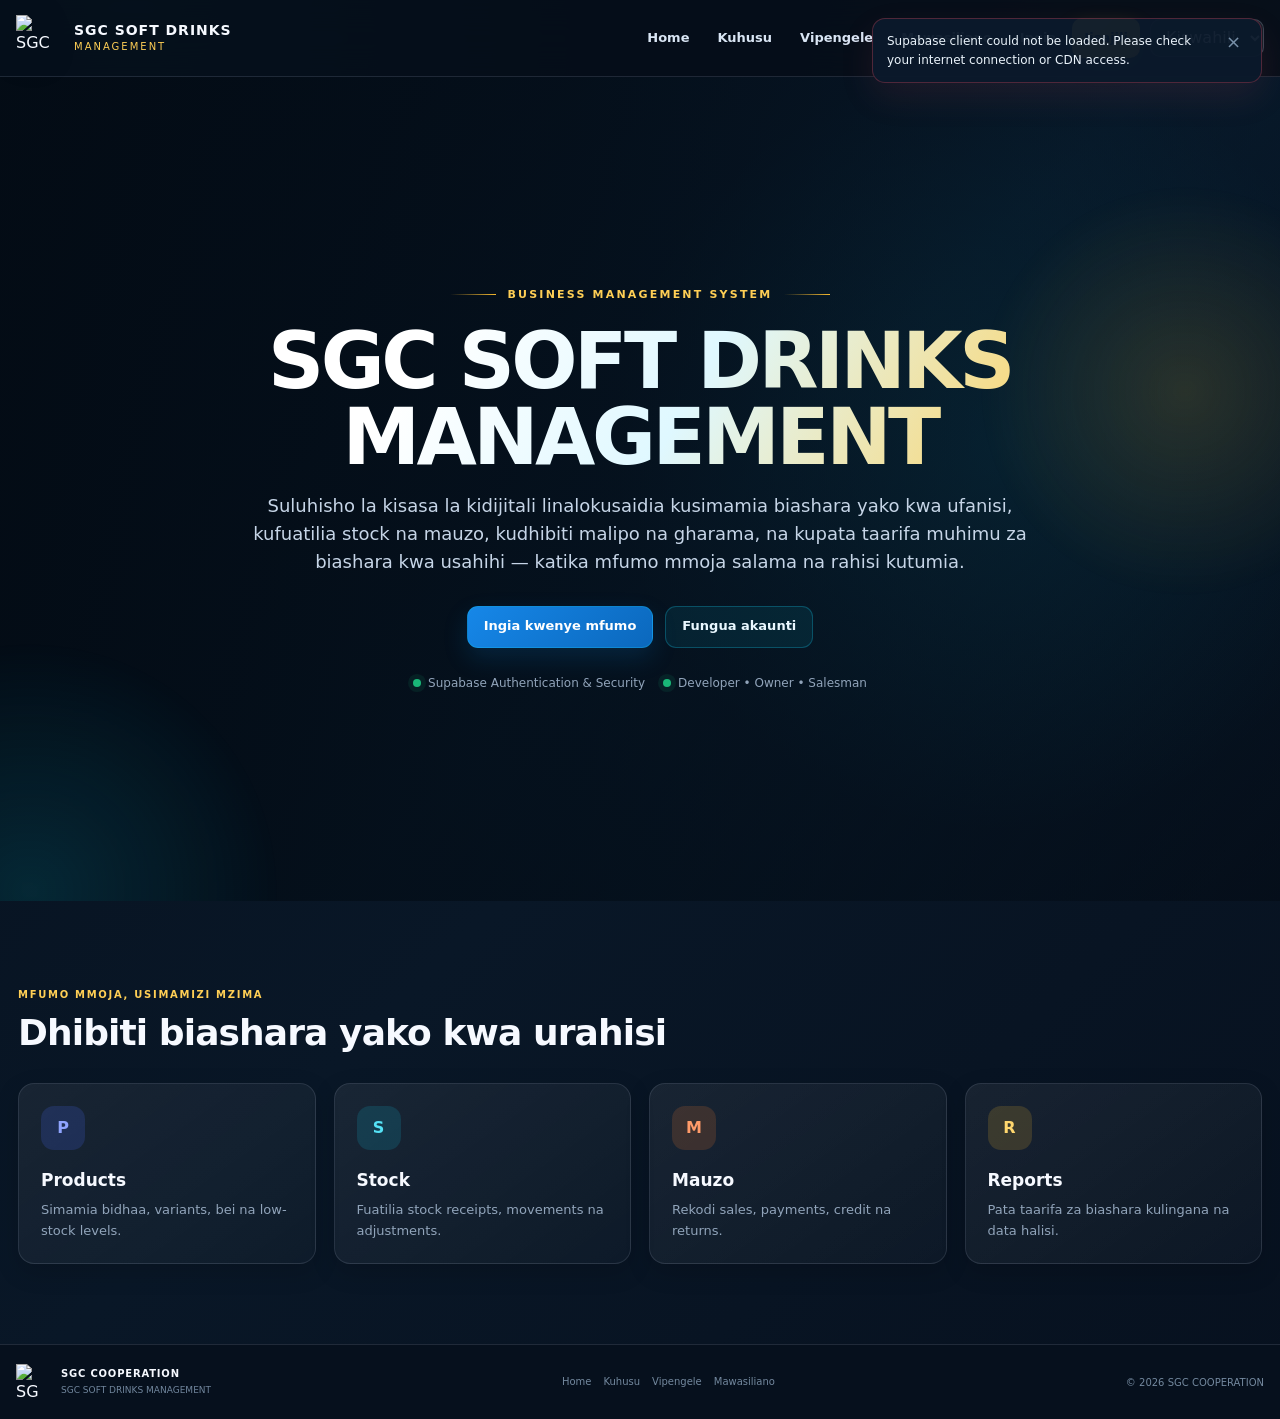
==== commit 82e11453: "Update index.html" ====
--- a/index.html
+++ b/index.html
@@ -596,13 +596,21 @@
       <section class="app-main">
 
         <div class="app-topbar">
-          <button id="sidebar-toggle"
-                  class="icon-button"
-                  type="button"
-                  aria-label="Toggle sidebar"
-                  aria-expanded="true">
-            ☰
-          </button>
+         <button id="sidebar-toggle"
+        class="icon-button"
+        type="button"
+        aria-label="Toggle sidebar"
+        aria-expanded="true">
+    ☰
+</button>
+
+<button id="back-to-dashboard"
+        class="back-dashboard-button"
+        type="button"
+        data-dashboard-page="dashboard"
+        aria-label="Back to Dashboard">
+    ← <span data-i18n="sidebar.dashboard">Dashboard</span>
+</button>
 
           <div class="breadcrumb">
             <span id="breadcrumb-root">SGC SOFT DRINKS</span>
--- a/style.css
+++ b/style.css
@@ -1,1281 +1,4105 @@
+
 /* =========================================================
    SGC SOFT DRINKS MANAGEMENT
-   PROFESSIONAL UI SYSTEM
-   ========================================================= */
-
-:root {
-
-    --blue-950: #031b4e;
-    --blue-900: #05245f;
-    --blue-800: #07347f;
-    --blue-700: #0847a9;
-    --blue-600: #0969df;
-    --blue-500: #147cf5;
-
-    --cyan: #18bfff;
-
-    --gold-700: #a66a00;
-    --gold-600: #c58a05;
-    --gold-500: #f1b90b;
-    --gold-400: #ffd84d;
-    --gold-300: #ffe991;
-
-    --white: #ffffff;
-    --off-white: #f8fbff;
-
-    --text: #10213f;
-    --text-soft: #63708a;
-
-    --border: #dfe7f3;
-
-    --green: #0f9d58;
-    --red: #dc3545;
-    --orange: #f59e0b;
-
-    --shadow-xl:
-        0 30px 90px rgba(3, 27, 78, 0.24);
-
-    --shadow-lg:
-        0 20px 55px rgba(3, 27, 78, 0.16);
-
-    --shadow-md:
-        0 10px 30px rgba(3, 27, 78, 0.12);
-
-    --radius-xl: 30px;
-    --radius-lg: 20px;
-    --radius-md: 13px;
-
-    --transition: 0.25s ease;
-}
-
-
-/* =========================================================
-   RESET
-   ========================================================= */
-
-* {
+   style.css — rebuilt from the current index.html + app.js
+   ---------------------------------------------------------
+   Frontend only.
+   No Supabase schema, RPC, Auth or RLS logic is changed here.
+   ========================================================= */
+
+:root{
+  --bg:#07111f;
+  --bg-2:#0b1728;
+  --surface:#0f1d31;
+  --surface-2:#12243b;
+  --surface-3:#172b45;
+  --surface-soft:rgba(255,255,255,.055);
+  --text:#f6f9ff;
+  --text-2:#d9e5f4;
+  --muted:#91a4ba;
+  --line:rgba(148,163,184,.18);
+  --line-strong:rgba(148,163,184,.30);
+
+  --primary:#1687e8;
+  --primary-2:#0758a6;
+  --cyan:#13c7e8;
+  --gold:#f5b82e;
+  --gold-2:#ffcf55;
+  --success:#19b878;
+  --warning:#f59e0b;
+  --danger:#ef4b5f;
+  --purple:#8b6cff;
+  --orange:#ff7a30;
+
+  --shadow-sm:0 8px 24px rgba(0,0,0,.16);
+  --shadow:0 18px 50px rgba(0,0,0,.24);
+  --shadow-lg:0 28px 80px rgba(0,0,0,.34);
+
+  --radius-sm:10px;
+  --radius:16px;
+  --radius-lg:22px;
+  --radius-xl:30px;
+
+  --sidebar-width:274px;
+  --topbar-height:72px;
+  --content-max:1600px;
+
+  --transition:180ms ease;
+}
+
+*,
+*::before,
+*::after{box-sizing:border-box}
+
+html{
+  scroll-behavior:smooth;
+  min-height:100%;
+  background:var(--bg);
+}
+
+body{
+  margin:0;
+  min-height:100vh;
+  font-family:Inter,ui-sans-serif,system-ui,-apple-system,BlinkMacSystemFont,"Segoe UI",Roboto,Arial,sans-serif;
+  color:var(--text);
+  background:
+    radial-gradient(circle at 10% 0%,rgba(19,199,232,.10),transparent 28%),
+    radial-gradient(circle at 92% 10%,rgba(245,184,46,.08),transparent 24%),
+    linear-gradient(135deg,#06101d 0%,#091727 52%,#07111f 100%);
+  line-height:1.55;
+  -webkit-font-smoothing:antialiased;
+}
+
+body.modal-open{overflow:hidden}
+
+button,
+input,
+select,
+textarea{font:inherit}
+
+button,
+a{ -webkit-tap-highlight-color:transparent }
+
+button{cursor:pointer}
+
+a{
+  color:inherit;
+  text-decoration:none;
+}
+
+img{
+  max-width:100%;
+  display:block;
+}
+
+[hidden]{display:none!important}
+
+::selection{
+  background:rgba(19,199,232,.28);
+  color:#fff;
+}
+
+::-webkit-scrollbar{width:9px;height:9px}
+::-webkit-scrollbar-track{background:rgba(255,255,255,.025)}
+::-webkit-scrollbar-thumb{
+  background:rgba(148,163,184,.28);
+  border-radius:999px;
+}
+::-webkit-scrollbar-thumb:hover{background:rgba(148,163,184,.45)}
+
+.sr-only{
+  position:absolute!important;
+  width:1px!important;
+  height:1px!important;
+  padding:0!important;
+  margin:-1px!important;
+  overflow:hidden!important;
+  clip:rect(0,0,0,0)!important;
+  white-space:nowrap!important;
+  border:0!important;
+}
+
+/* =========================================================
+   PUBLIC NAVBAR
+   ========================================================= */
+
+.site-header{
+  position:sticky;
+  top:0;
+  z-index:900;
+  border-bottom:1px solid var(--line);
+  background:rgba(5,13,24,.82);
+  backdrop-filter:blur(18px);
+  -webkit-backdrop-filter:blur(18px);
+}
+
+.main-navbar{
+  width:min(100% - 32px,var(--content-max));
+  min-height:76px;
+  margin:auto;
+  display:flex;
+  align-items:center;
+  justify-content:space-between;
+  gap:20px;
+}
+
+.brand-link{
+  display:flex;
+  align-items:center;
+  gap:12px;
+  min-width:0;
+}
+
+.brand-logo{
+  width:46px;
+  height:46px;
+  object-fit:contain;
+  filter:drop-shadow(0 8px 18px rgba(0,0,0,.25));
+}
+
+.brand-text{
+  display:flex;
+  flex-direction:column;
+  line-height:1.05;
+}
+
+.brand-text strong{
+  font-size:14px;
+  letter-spacing:.07em;
+}
+
+.brand-text small{
+  margin-top:4px;
+  color:var(--gold-2);
+  font-size:10px;
+  letter-spacing:.20em;
+}
+
+.navbar-navigation{
+  display:flex;
+  align-items:center;
+  gap:10px;
+}
+
+.nav-group{
+  display:flex;
+  align-items:center;
+  gap:4px;
+}
+
+.nav-link{
+  border:0;
+  background:transparent;
+  color:var(--text-2);
+  padding:10px 12px;
+  border-radius:10px;
+  font-size:13px;
+  font-weight:650;
+  transition:background var(--transition),color var(--transition),transform var(--transition);
+}
+
+.nav-link:hover{
+  color:#fff;
+  background:rgba(255,255,255,.07);
+}
+
+.nav-signup{
+  color:#08121f;
+  background:linear-gradient(135deg,var(--gold-2),var(--gold));
+  box-shadow:0 8px 22px rgba(245,184,46,.16);
+}
+
+.nav-signup:hover{
+  color:#08121f;
+  transform:translateY(-1px);
+  background:linear-gradient(135deg,#ffd96d,var(--gold));
+}
+
+.language-control select,
+.topbar-language{
+  border:1px solid var(--line-strong);
+  color:var(--text);
+  background:rgba(255,255,255,.055);
+  border-radius:10px;
+  min-height:38px;
+  padding:0 11px;
+  outline:none;
+}
+
+.language-control select option{
+  color:#101828;
+  background:#fff;
+}
+
+.navbar-profile{
+  display:flex;
+  align-items:center;
+  gap:9px;
+  border:1px solid var(--line);
+  background:rgba(255,255,255,.045);
+  color:var(--text);
+  border-radius:13px;
+  padding:5px 10px 5px 6px;
+}
+
+.navbar-avatar-wrap,
+.topbar-avatar-wrap,
+.sidebar-avatar-wrap{
+  width:36px;
+  height:36px;
+  flex:0 0 36px;
+  border-radius:50%;
+  overflow:hidden;
+  display:grid;
+  place-items:center;
+  background:linear-gradient(135deg,var(--primary),var(--cyan));
+  color:#fff;
+}
+
+.navbar-avatar,
+.topbar-avatar,
+#sidebar-avatar{
+  width:100%;
+  height:100%;
+  object-fit:cover;
+}
+
+.avatar-placeholder{
+  display:grid;
+  place-items:center;
+  width:100%;
+  height:100%;
+  font-weight:800;
+  letter-spacing:.02em;
+}
+
+.navbar-user-text,
+.topbar-profile-info{
+  display:flex;
+  flex-direction:column;
+  align-items:flex-start;
+  min-width:0;
+}
+
+.navbar-user-text strong,
+.topbar-profile-info strong{
+  max-width:160px;
+  overflow:hidden;
+  text-overflow:ellipsis;
+  white-space:nowrap;
+  font-size:12px;
+}
+
+.navbar-user-text small,
+.topbar-profile-info small{
+  color:var(--muted);
+  font-size:10px;
+}
+
+.icon-button{
+  width:42px;
+  height:42px;
+  border:1px solid var(--line);
+  border-radius:12px;
+  background:rgba(255,255,255,.045);
+  color:var(--text);
+  display:grid;
+  place-items:center;
+  transition:all var(--transition);
+}
+
+.icon-button:hover{
+  border-color:rgba(19,199,232,.42);
+  background:rgba(19,199,232,.10);
+}
+
+.mobile-menu-toggle{display:none}
+
+/* =========================================================
+   PUBLIC PAGES / HERO
+   ========================================================= */
+
+.public-content{
+  min-height:calc(100vh - 76px);
+}
+
+.page-section{min-height:100%}
+
+.hero-section{
+  position:relative;
+  min-height:calc(100vh - 76px);
+  display:grid;
+  place-items:center;
+  overflow:hidden;
+  isolation:isolate;
+}
+
+.home-background-hero{
+  background:
+    linear-gradient(90deg,rgba(3,11,20,.94) 0%,rgba(3,11,20,.78) 46%,rgba(3,11,20,.48) 100%),
+    radial-gradient(circle at 78% 45%,rgba(19,199,232,.18),transparent 35%),
+    linear-gradient(135deg,#071426,#0c2841 55%,#07111f);
+}
+
+.home-background-hero::before,
+.home-background-hero::after{
+  content:"";
+  position:absolute;
+  border-radius:50%;
+  filter:blur(2px);
+  pointer-events:none;
+  z-index:-1;
+}
+
+.home-background-hero::before{
+  width:430px;
+  height:430px;
+  right:-120px;
+  top:12%;
+  background:radial-gradient(circle,rgba(245,184,46,.14),transparent 68%);
+}
+
+.home-background-hero::after{
+  width:520px;
+  height:520px;
+  left:-230px;
+  bottom:-250px;
+  background:radial-gradient(circle,rgba(19,199,232,.15),transparent 68%);
+}
+
+.hero-content{
+  width:min(100% - 40px,1000px);
+  text-align:center;
+  padding:90px 0;
+}
+
+.hero-kicker{
+  display:flex;
+  justify-content:center;
+  align-items:center;
+  gap:12px;
+  color:var(--gold-2);
+  font-size:11px;
+  font-weight:800;
+  letter-spacing:.20em;
+}
+
+.hero-kicker-line{
+  width:46px;
+  height:1px;
+  background:linear-gradient(90deg,transparent,var(--gold));
+}
+
+.hero-content h1{
+  max-width:900px;
+  margin:20px auto 16px;
+  font-size:clamp(40px,7vw,78px);
+  line-height:.98;
+  letter-spacing:-.045em;
+  text-wrap:balance;
+  background:linear-gradient(120deg,#fff 25%,#dff8ff 55%,var(--gold-2));
+  -webkit-background-clip:text;
+  background-clip:text;
+  color:transparent;
+}
+
+.hero-description{
+  max-width:780px;
+  margin:0 auto;
+  color:#c6d5e7;
+  font-size:clamp(15px,2vw,18px);
+}
+
+.hero-actions{
+  display:flex;
+  justify-content:center;
+  flex-wrap:wrap;
+  gap:12px;
+  margin-top:30px;
+}
+
+.hero-meta{
+  display:flex;
+  justify-content:center;
+  flex-wrap:wrap;
+  gap:18px;
+  margin-top:26px;
+  color:var(--muted);
+  font-size:12px;
+}
+
+.hero-meta > span{
+  display:inline-flex;
+  align-items:center;
+  gap:7px;
+}
+
+.status-dot{
+  width:8px;
+  height:8px;
+  border-radius:50%;
+  background:var(--success);
+  box-shadow:0 0 0 5px rgba(25,184,120,.10);
+}
+
+.section-container{
+  width:min(100% - 36px,var(--content-max));
+  margin:auto;
+  padding:80px 0;
+}
+
+.section-heading{
+  margin-bottom:30px;
+}
+
+.section-heading.centered{
+  text-align:center;
+  max-width:850px;
+  margin-left:auto;
+  margin-right:auto;
+}
+
+.eyebrow{
+  display:inline-block;
+  color:var(--gold-2);
+  font-size:10px;
+  font-weight:850;
+  letter-spacing:.17em;
+  text-transform:uppercase;
+}
+
+.section-heading h1,
+.section-heading h2,
+.section-heading h3{
+  margin:7px 0 8px;
+  line-height:1.12;
+  letter-spacing:-.025em;
+}
+
+.section-heading h1{font-size:clamp(30px,5vw,48px)}
+.section-heading h2{font-size:clamp(25px,4vw,36px)}
+
+.section-heading p{
+  margin:0;
+  color:var(--muted);
+}
+
+.feature-grid,
+.about-grid,
+.contact-grid{
+  display:grid;
+  gap:18px;
+}
+
+.compact-feature-grid{grid-template-columns:repeat(4,minmax(0,1fr))}
+.full-feature-grid{grid-template-columns:repeat(4,minmax(0,1fr))}
+.about-grid{grid-template-columns:repeat(3,minmax(0,1fr))}
+.contact-grid{grid-template-columns:repeat(5,minmax(0,1fr))}
+
+.feature-card,
+.info-card,
+.contact-card{
+  border:1px solid var(--line);
+  background:linear-gradient(145deg,rgba(255,255,255,.065),rgba(255,255,255,.025));
+  border-radius:var(--radius);
+  box-shadow:var(--shadow-sm);
+}
+
+.feature-card{
+  padding:22px;
+  transition:transform var(--transition),border-color var(--transition),background var(--transition);
+}
+
+.feature-card:hover,
+.info-card:hover,
+.contact-card:hover{
+  transform:translateY(-4px);
+  border-color:rgba(19,199,232,.32);
+  background:linear-gradient(145deg,rgba(19,199,232,.09),rgba(255,255,255,.025));
+}
+
+.feature-icon{
+  width:44px;
+  height:44px;
+  border-radius:13px;
+  display:grid;
+  place-items:center;
+  margin-bottom:17px;
+  font-weight:900;
+  background:rgba(255,255,255,.08);
+  color:#fff;
+}
+
+.icon-products{background:rgba(76,105,255,.18);color:#8fa4ff}
+.icon-stock{background:rgba(19,199,232,.15);color:#55e2f6}
+.icon-sales{background:rgba(255,122,48,.16);color:#ff9b69}
+.icon-customers{background:rgba(139,108,255,.17);color:#b7a6ff}
+.icon-suppliers{background:rgba(25,184,120,.16);color:#66d9ad}
+.icon-payments{background:rgba(31,194,145,.16);color:#69e3bf}
+.icon-expenses{background:rgba(239,75,95,.16);color:#ff8996}
+.icon-reports{background:rgba(245,184,46,.16);color:#ffd76e}
+
+.feature-card h3,
+.info-card h2{
+  margin:0 0 7px;
+  font-size:17px;
+}
+
+.feature-card p,
+.info-card p{
+  margin:0;
+  color:var(--muted);
+  font-size:13px;
+}
+
+.info-card{padding:25px}
+
+.contact-card{
+  min-height:100px;
+  padding:17px;
+  display:flex;
+  align-items:center;
+  gap:12px;
+}
+
+.contact-icon{
+  width:42px;
+  height:42px;
+  flex:0 0 42px;
+  display:grid;
+  place-items:center;
+  border-radius:12px;
+  background:rgba(19,199,232,.12);
+  color:#62e7f6;
+  font-weight:900;
+}
+
+.whatsapp-card .contact-icon{
+  background:rgba(25,184,120,.14);
+  color:#63dfad;
+}
+
+.contact-card > span:last-child{
+  min-width:0;
+  display:flex;
+  flex-direction:column;
+}
+
+.contact-card strong{font-size:12px}
+.contact-card small{
+  color:var(--muted);
+  font-size:11px;
+  overflow-wrap:anywhere;
+}
+
+/* =========================================================
+   BUTTONS / FORMS
+   ========================================================= */
+
+.btn{
+  min-height:42px;
+  display:inline-flex;
+  align-items:center;
+  justify-content:center;
+  gap:8px;
+  border:1px solid transparent;
+  border-radius:11px;
+  padding:0 16px;
+  color:#fff;
+  font-size:13px;
+  font-weight:750;
+  transition:transform var(--transition),box-shadow var(--transition),background var(--transition),border-color var(--transition),opacity var(--transition);
+}
+
+.btn:hover:not(:disabled){
+  transform:translateY(-1px);
+}
+
+.btn:disabled{
+  cursor:not-allowed;
+  opacity:.55;
+}
+
+.btn-primary{
+  color:#fff;
+  background:linear-gradient(135deg,var(--primary),#0b68bd);
+  border-color:rgba(19,199,232,.25);
+  box-shadow:0 10px 24px rgba(9,113,192,.20);
+}
+
+.btn-primary:hover:not(:disabled){
+  box-shadow:0 14px 30px rgba(9,113,192,.30);
+}
+
+.btn-secondary{
+  color:#eaf8ff;
+  background:rgba(19,199,232,.09);
+  border-color:rgba(19,199,232,.28);
+}
+
+.btn-secondary:hover:not(:disabled){
+  background:rgba(19,199,232,.16);
+}
+
+.btn-ghost{
+  color:var(--text-2);
+  background:rgba(255,255,255,.045);
+  border-color:var(--line);
+}
+
+.btn-ghost:hover:not(:disabled){
+  background:rgba(255,255,255,.09);
+}
+
+.btn-danger{
+  background:linear-gradient(135deg,#ef4b5f,#c72f43);
+  box-shadow:0 10px 24px rgba(239,75,95,.18);
+}
+
+.btn-success{
+  background:linear-gradient(135deg,#19b878,#078f60);
+}
+
+.btn-warning{
+  color:#241700;
+  background:linear-gradient(135deg,#ffd05a,#f59e0b);
+}
+
+.btn-sm{
+  min-height:34px;
+  padding:0 11px;
+  border-radius:9px;
+  font-size:11px;
+}
+
+.btn-block{width:100%}
+
+.btn-loading{
+  position:relative;
+  color:transparent!important;
+}
+
+.btn-loading::after{
+  content:"";
+  position:absolute;
+  width:16px;
+  height:16px;
+  border:2px solid rgba(255,255,255,.35);
+  border-top-color:#fff;
+  border-radius:50%;
+  animation:spin .7s linear infinite;
+}
+
+@keyframes spin{to{transform:rotate(360deg)}}
+
+.form-grid{
+  display:grid;
+  gap:16px;
+}
+
+.form-grid.two-columns{
+  grid-template-columns:repeat(2,minmax(0,1fr));
+}
+
+.form-field{
+  display:flex;
+  flex-direction:column;
+  gap:7px;
+}
+
+.form-field.full-width,
+.full-width{grid-column:1/-1}
+
+.form-label,
+.form-field label{
+  color:#dce8f6;
+  font-size:12px;
+  font-weight:750;
+}
+
+.form-field input,
+.form-field select,
+.form-field textarea,
+.search-input,
+.dynamic-form input,
+.dynamic-form select,
+.dynamic-form textarea{
+  width:100%;
+  min-height:43px;
+  border:1px solid var(--line-strong);
+  border-radius:10px;
+  outline:none;
+  color:var(--text);
+  background:#0b192b;
+  padding:10px 12px;
+  transition:border-color var(--transition),box-shadow var(--transition),background var(--transition);
+}
+
+.form-field textarea,
+.dynamic-form textarea{min-height:100px;resize:vertical}
+
+.form-field input::placeholder,
+.form-field textarea::placeholder,
+.search-input::placeholder{
+  color:#6f8299;
+}
+
+.form-field input:focus,
+.form-field select:focus,
+.form-field textarea:focus,
+.search-input:focus,
+.dynamic-form input:focus,
+.dynamic-form select:focus,
+.dynamic-form textarea:focus{
+  border-color:rgba(19,199,232,.65);
+  box-shadow:0 0 0 3px rgba(19,199,232,.10);
+  background:#0d1e33;
+}
+
+.form-field input[readonly]{
+  color:#9db0c5;
+  background:#091523;
+}
+
+.field-help{
+  color:#758ba2;
+  font-size:10px;
+}
+
+.field-error{
+  color:#ff8794;
+  font-size:11px;
+  min-height:0;
+}
+
+.form-message{
+  padding:10px 12px;
+  border:1px solid var(--line);
+  border-radius:10px;
+  font-size:12px;
+  margin-top:12px;
+}
+
+.form-message.info{
+  color:#a9eaff;
+  background:rgba(19,199,232,.08);
+  border-color:rgba(19,199,232,.20);
+}
+
+.form-message.success{
+  color:#8ff0c8;
+  background:rgba(25,184,120,.08);
+  border-color:rgba(25,184,120,.20);
+}
+
+.form-message.error{
+  color:#ff9ba6;
+  background:rgba(239,75,95,.09);
+  border-color:rgba(239,75,95,.22);
+}
+
+.form-actions{
+  display:flex;
+  justify-content:flex-end;
+  align-items:center;
+  flex-wrap:wrap;
+  gap:10px;
+  margin-top:18px;
+}
+
+.password-input-wrap{
+  position:relative;
+}
+
+.password-input-wrap input{
+  padding-right:48px;
+}
+
+.password-toggle{
+  position:absolute;
+  right:7px;
+  top:50%;
+  transform:translateY(-50%);
+  width:34px;
+  height:34px;
+  border:0;
+  border-radius:8px;
+  color:var(--muted);
+  background:transparent;
+}
+
+.password-toggle:hover{
+  color:#fff;
+  background:rgba(255,255,255,.07);
+}
+
+.text-button{
+  border:0;
+  background:none;
+  padding:3px;
+  color:#63dff2;
+  font-size:12px;
+  font-weight:700;
+}
+
+.text-button:hover{text-decoration:underline}
+
+.auth-links{
+  display:flex;
+  justify-content:space-between;
+  gap:14px;
+  flex-wrap:wrap;
+  margin-top:16px;
+}
+
+.account-type-selector{margin-bottom:18px}
+
+.segmented-control{
+  display:grid;
+  grid-template-columns:repeat(2,minmax(0,1fr));
+  gap:8px;
+  margin-top:8px;
+}
+
+.segment-option{
+  position:relative;
+  cursor:pointer;
+  padding:12px 14px;
+  border:1px solid var(--line);
+  border-radius:11px;
+  background:rgba(255,255,255,.035);
+  color:var(--text-2);
+  text-align:center;
+  font-size:12px;
+  font-weight:700;
+}
+
+.segment-option input{
+  position:absolute;
+  opacity:0;
+  pointer-events:none;
+}
+
+.segment-option:has(input:checked){
+  color:#fff;
+  border-color:rgba(19,199,232,.50);
+  background:rgba(19,199,232,.10);
+  box-shadow:inset 0 0 0 1px rgba(19,199,232,.10);
+}
+
+/* =========================================================
+   AUTH / GENERIC MODALS
+   ========================================================= */
+
+.modal{
+  position:fixed;
+  inset:0;
+  z-index:1200;
+  display:grid;
+  place-items:center;
+  padding:24px;
+}
+
+.modal-backdrop{
+  position:absolute;
+  inset:0;
+  background:rgba(1,7,14,.76);
+  backdrop-filter:blur(8px);
+  -webkit-backdrop-filter:blur(8px);
+}
+
+.modal-dialog{
+  position:relative;
+  z-index:1;
+  width:min(100%,520px);
+  max-height:min(90vh,900px);
+  overflow:auto;
+  border:1px solid var(--line-strong);
+  border-radius:20px;
+  background:
+    linear-gradient(145deg,rgba(17,32,52,.98),rgba(8,20,34,.98));
+  box-shadow:var(--shadow-lg);
+  padding:26px;
+}
+
+.auth-modal-dialog{width:min(100%,500px)}
+.wide-dialog{width:min(100%,1000px)}
+
+.modal-close{
+  position:absolute;
+  top:13px;
+  right:13px;
+  z-index:3;
+  width:36px;
+  height:36px;
+  border:1px solid var(--line);
+  border-radius:10px;
+  color:var(--muted);
+  background:rgba(255,255,255,.045);
+  font-size:22px;
+  line-height:1;
+}
+
+.modal-close:hover{
+  color:#fff;
+  background:rgba(239,75,95,.12);
+  border-color:rgba(239,75,95,.28);
+}
+
+.modal-header{
+  margin-bottom:22px;
+  padding-right:44px;
+}
+
+.modal-header h2{
+  margin:5px 0 7px;
+  font-size:25px;
+  letter-spacing:-.025em;
+}
+
+.modal-header p,
+.modal-description{
+  margin:0;
+  color:var(--muted);
+  font-size:12px;
+}
+
+.modal-content-area{min-height:30px}
+
+.confirm-dialog{width:min(100%,450px)}
+
+.confirm-icon{
+  width:50px;
+  height:50px;
+  display:grid;
+  place-items:center;
+  border-radius:15px;
+  margin-bottom:15px;
+  color:#251900;
+  background:linear-gradient(135deg,#ffd66b,var(--gold));
+  font-weight:900;
+  font-size:20px;
+}
+
+.confirm-actions{justify-content:flex-end}
+
+.modal-footer{
+  display:flex;
+  justify-content:flex-end;
+  gap:10px;
+  margin-top:20px;
+  padding-top:18px;
+  border-top:1px solid var(--line);
+}
+
+/* =========================================================
+   AUTHENTICATED APP SHELL
+   ========================================================= */
+
+.authenticated-app{
+  min-height:100vh;
+  display:grid;
+  grid-template-columns:var(--sidebar-width) minmax(0,1fr);
+  background:
+    radial-gradient(circle at 78% 12%,rgba(19,199,232,.06),transparent 30%),
+    #07111f;
+}
+
+.app-sidebar{
+  position:sticky;
+  top:0;
+  height:100vh;
+  z-index:800;
+  overflow:hidden;
+  border-right:1px solid var(--line);
+  background:linear-gradient(180deg,rgba(8,20,34,.96),rgba(5,14,25,.96));
+  box-shadow:12px 0 40px rgba(0,0,0,.10);
+  display:flex;
+  flex-direction:column;
+}
+
+.sidebar-brand{
+  min-height:76px;
+  display:flex;
+  align-items:center;
+  gap:11px;
+  padding:14px 18px;
+  border-bottom:1px solid var(--line);
+}
+
+.sidebar-logo{
+  width:43px;
+  height:43px;
+  object-fit:contain;
+}
+
+.sidebar-brand > div{
+  min-width:0;
+  display:flex;
+  flex-direction:column;
+  line-height:1.05;
+}
+
+.sidebar-brand strong{
+  font-size:12px;
+  letter-spacing:.06em;
+  white-space:nowrap;
+}
+
+.sidebar-brand small{
+  margin-top:4px;
+  color:var(--gold-2);
+  font-size:9px;
+  letter-spacing:.16em;
+}
+
+.sidebar-user{
+  display:flex;
+  align-items:center;
+  gap:10px;
+  padding:16px 17px;
+  border-bottom:1px solid var(--line);
+}
+
+.sidebar-user > div:last-child{
+  min-width:0;
+  display:flex;
+  flex-direction:column;
+}
+
+.sidebar-user strong{
+  font-size:12px;
+  overflow:hidden;
+  text-overflow:ellipsis;
+  white-space:nowrap;
+}
+
+.sidebar-user small{
+  color:var(--muted);
+  font-size:10px;
+  text-transform:capitalize;
+}
+
+.sidebar-nav-scroll{
+  flex:1;
+  min-height:0;
+  overflow:auto;
+  padding:12px 10px 20px;
+}
+
+.dashboard-navigation{
+  display:flex;
+  flex-direction:column;
+  gap:3px;
+}
+
+.sidebar-section-label{
+  margin:16px 8px 6px;
+  color:#60758d;
+  font-size:9px;
+  font-weight:850;
+  letter-spacing:.17em;
+  text-transform:uppercase;
+}
+
+.sidebar-link{
+  width:100%;
+  min-height:42px;
+  display:flex;
+  align-items:center;
+  gap:10px;
+  border:1px solid transparent;
+  border-radius:10px;
+  padding:0 11px;
+  color:#aebfd2;
+  background:transparent;
+  text-align:left;
+  font-size:12px;
+  font-weight:650;
+  transition:all var(--transition);
+}
+
+.sidebar-link:hover{
+  color:#fff;
+  background:rgba(255,255,255,.055);
+}
+
+.sidebar-link.active{
+  color:#fff;
+  background:linear-gradient(90deg,rgba(19,199,232,.15),rgba(19,199,232,.055));
+  border-color:rgba(19,199,232,.18);
+  box-shadow:inset 3px 0 0 var(--cyan);
+}
+
+.sidebar-icon{
+  width:29px;
+  height:29px;
+  flex:0 0 29px;
+  display:grid;
+  place-items:center;
+  border-radius:8px;
+  color:#89dff0;
+  background:rgba(255,255,255,.055);
+  font-size:10px;
+  font-weight:900;
+}
+
+.sidebar-link.active .sidebar-icon{
+  color:#fff;
+  background:rgba(19,199,232,.15);
+}
+
+.sidebar-logout{
+  margin-top:7px;
+  color:#ff9ca7;
+}
+
+.sidebar-logout .sidebar-icon{
+  color:#ff9ca7;
+  background:rgba(239,75,95,.08);
+}
+
+.app-main{
+  min-width:0;
+  min-height:100vh;
+  overflow:hidden;
+}
+
+.app-topbar{
+  position:sticky;
+  top:0;
+  z-index:700;
+  min-height:var(--topbar-height);
+  display:flex;
+  align-items:center;
+  gap:16px;
+  padding:0 24px;
+  border-bottom:1px solid var(--line);
+  background:rgba(7,17,31,.82);
+  backdrop-filter:blur(18px);
+  -webkit-backdrop-filter:blur(18px);
+}
+
+.breadcrumb{
+  min-width:0;
+  display:flex;
+  align-items:center;
+  gap:9px;
+  color:#7890a8;
+  font-size:12px;
+}
+
+.breadcrumb strong{
+  color:#e9f2fb;
+  overflow:hidden;
+  text-overflow:ellipsis;
+  white-space:nowrap;
+}
+
+.topbar-actions{
+  margin-left:auto;
+  display:flex;
+  align-items:center;
+  gap:9px;
+}
+
+.topbar-language{
+  min-height:36px;
+  font-size:10px;
+  font-weight:800;
+}
+
+.topbar-profile{
+  display:flex;
+  align-items:center;
+  gap:9px;
+  min-height:48px;
+  border:1px solid var(--line);
+  border-radius:12px;
+  padding:5px 8px 5px 5px;
+  background:rgba(255,255,255,.035);
+  color:var(--text);
+}
+
+.topbar-profile:hover{
+  border-color:rgba(19,199,232,.30);
+  background:rgba(19,199,232,.06);
+}
+
+.topbar-status{
+  display:flex;
+  align-items:center;
+  gap:5px;
+  color:#71dcae;
+  font-size:9px;
+  margin-top:2px;
+}
+
+.topbar-status-dot{
+  width:6px;
+  height:6px;
+  border-radius:50%;
+  background:var(--success);
+  box-shadow:0 0 0 4px rgba(25,184,120,.09);
+}
+
+.topbar-profile-arrow{
+  color:#7890a8;
+  font-size:12px;
+}
+
+/* =========================================================
+   DASHBOARD
+   ========================================================= */
+
+.dashboard-page{
+  width:min(100% - 42px,var(--content-max));
+  margin:0 auto;
+  padding:30px 0 55px;
+}
+
+.dashboard-page-header,
+.module-header{
+  display:flex;
+  align-items:flex-end;
+  justify-content:space-between;
+  gap:20px;
+  margin-bottom:24px;
+}
+
+.dashboard-page-header h1,
+.module-header h1{
+  margin:5px 0 5px;
+  font-size:clamp(26px,3vw,36px);
+  letter-spacing:-.035em;
+  line-height:1.1;
+}
+
+.dashboard-page-header p,
+.module-header p{
+  margin:0;
+  color:var(--muted);
+  font-size:12px;
+}
+
+.dashboard-date{
+  min-width:150px;
+  text-align:right;
+  padding:10px 14px;
+  border:1px solid var(--line);
+  border-radius:12px;
+  background:rgba(255,255,255,.035);
+}
+
+.dashboard-date span{
+  display:block;
+  color:var(--muted);
+  font-size:10px;
+}
+
+.dashboard-date strong{
+  display:block;
+  margin-top:2px;
+  font-size:12px;
+}
+
+.inline-error{
+  padding:11px 13px;
+  margin-bottom:16px;
+  color:#ffb0b8;
+  border:1px solid rgba(239,75,95,.25);
+  background:rgba(239,75,95,.08);
+  border-radius:11px;
+  font-size:12px;
+}
+
+.stats-grid{
+  display:grid;
+  grid-template-columns:repeat(4,minmax(0,1fr));
+  gap:15px;
+}
+
+.stat-card{
+  position:relative;
+  overflow:hidden;
+  min-height:145px;
+  padding:18px;
+  border:1px solid var(--line);
+  border-radius:17px;
+  background:linear-gradient(145deg,rgba(255,255,255,.065),rgba(255,255,255,.025));
+  box-shadow:var(--shadow-sm);
+}
+
+.stat-card::after{
+  content:"";
+  position:absolute;
+  width:110px;
+  height:110px;
+  right:-35px;
+  bottom:-45px;
+  border-radius:50%;
+  background:var(--stat-glow,rgba(19,199,232,.10));
+  filter:blur(3px);
+}
+
+.stat-sales{--stat-glow:rgba(255,122,48,.13)}
+.stat-customers{--stat-glow:rgba(139,108,255,.13)}
+.stat-stock{--stat-glow:rgba(19,199,232,.13)}
+.stat-warning{--stat-glow:rgba(245,184,46,.13)}
+
+.stat-card-top{
+  display:flex;
+  align-items:center;
+  justify-content:space-between;
+  gap:10px;
+}
+
+.stat-label{
+  color:#b5c6d8;
+  font-size:11px;
+  font-weight:700;
+}
+
+.stat-icon{
+  width:34px;
+  height:34px;
+  display:grid;
+  place-items:center;
+  border-radius:10px;
+  background:rgba(255,255,255,.065);
+  color:#bfeaf3;
+  font-size:10px;
+  font-weight:900;
+}
+
+.stat-sales .stat-icon{color:#ffab79;background:rgba(255,122,48,.11)}
+.stat-customers .stat-icon{color:#b9aaff;background:rgba(139,108,255,.11)}
+.stat-stock .stat-icon{color:#67e4f4;background:rgba(19,199,232,.11)}
+.stat-warning .stat-icon{color:#ffd86b;background:rgba(245,184,46,.11)}
+
+.stat-value{
+  display:block;
+  margin-top:20px;
+  font-size:25px;
+  line-height:1;
+  letter-spacing:-.035em;
+}
+
+.stat-card > small{
+  display:block;
+  margin-top:8px;
+  color:#71869c;
+  font-size:10px;
+}
+
+.dashboard-module-section{
+  margin-top:28px;
+}
+
+.panel-header{
+  display:flex;
+  align-items:flex-start;
+  justify-content:space-between;
+  gap:18px;
+}
+
+.dashboard-module-heading{
+  margin-bottom:14px;
+}
+
+.dashboard-module-heading h2{
+  margin:4px 0 3px;
+  font-size:20px;
+}
+
+.dashboard-module-heading p{
+  margin:0;
+  color:var(--muted);
+  font-size:11px;
+}
+
+.module-card-grid{
+  display:grid;
+  grid-template-columns:repeat(4,minmax(0,1fr));
+  gap:13px;
+}
+
+.module-card{
+  position:relative;
+  min-height:105px;
+  display:flex;
+  align-items:center;
+  gap:12px;
+  padding:16px;
+  overflow:hidden;
+  border:1px solid var(--module-border,rgba(148,163,184,.18));
+  border-radius:16px;
+  color:#fff;
+  background:
+    linear-gradient(145deg,var(--module-bg,rgba(255,255,255,.065)),rgba(255,255,255,.025));
+  text-align:left;
+  box-shadow:0 10px 30px rgba(0,0,0,.12);
+  transition:transform var(--transition),border-color var(--transition),box-shadow var(--transition),background var(--transition);
+}
+
+/* =========================================================
+   MODULE CARD ICONS
+   ========================================================= */
+
+.module-card-icon {
+  width: 54px;
+  height: 54px;
+  min-width: 54px;
+  display: inline-flex;
+  align-items: center;
+  justify-content: center;
+  flex: 0 0 54px;
+
+  border-radius: 16px;
+
+  color: #ffffff;
+
+  position: relative;
+  overflow: hidden;
+
+  box-shadow:
+    0 8px 18px rgba(0, 0, 0, 0.14),
+    inset 0 1px 0 rgba(255, 255, 255, 0.22);
+
+  transition:
+    transform 0.2s ease,
+    box-shadow 0.2s ease;
+}
+
+.module-card-icon svg {
+  width: 28px;
+  height: 28px;
+
+  display: block;
+
+  fill: none;
+  stroke: currentColor;
+  stroke-width: 1.9;
+  stroke-linecap: round;
+  stroke-linejoin: round;
+
+  flex-shrink: 0;
+}
+
+.module-card:hover .module-card-icon {
+  transform: translateY(-2px) scale(1.04);
+
+  box-shadow:
+    0 11px 24px rgba(0, 0, 0, 0.18),
+    inset 0 1px 0 rgba(255, 255, 255, 0.25);
+}
+
+.module-card:active .module-card-icon {
+  transform: scale(0.97);
+}
+
+/* =========================================================
+   MODULE IDENTITY COLORS
+   ========================================================= */
+
+.module-card-products .module-card-icon {
+  background: linear-gradient(135deg, #3156d3, #667eea);
+}
+
+.module-card-received .module-card-icon {
+  background: linear-gradient(135deg, #008f72, #20c997);
+}
+
+.module-card-sales .module-card-icon {
+  background: linear-gradient(135deg, #f97316, #fb923c);
+}
+
+.module-card-receipts .module-card-icon {
+  background: linear-gradient(135deg, #7c3aed, #a78bfa);
+}
+
+.module-card-stock .module-card-icon {
+  background: linear-gradient(135deg, #009fd4, #18bfff);
+}
+
+.module-card-customers .module-card-icon {
+  background: linear-gradient(135deg, #7e22ce, #a855f7);
+}
+
+.module-card-suppliers .module-card-icon {
+  background: linear-gradient(135deg, #2563eb, #60a5fa);
+}
+
+.module-card-customer-payments .module-card-icon {
+  background: linear-gradient(135deg, #059669, #34d399);
+}
+
+.module-card-supplier-payments .module-card-icon {
+  background: linear-gradient(135deg, #0f766e, #2dd4bf);
+}
+
+.module-card-expenses .module-card-icon {
+  background: linear-gradient(135deg, #dc2626, #fb7185);
+}
+
+.module-card-returns .module-card-icon {
+  background: linear-gradient(135deg, #be123c, #fb7185);
+}
+
+.module-card-adjustments .module-card-icon {
+  background: linear-gradient(135deg, #ca8a04, #facc15);
+}
+
+.module-card-reports .module-card-icon {
+  background: linear-gradient(135deg, #4338ca, #818cf8);
+}
+
+.module-card-users .module-card-icon {
+  background: linear-gradient(135deg, #6d28d9, #c084fc);
+}
+
+.module-card-devices .module-card-icon {
+  background: linear-gradient(135deg, #0369a1, #38bdf8);
+}
+
+.module-card-audit .module-card-icon {
+  background: linear-gradient(135deg, #475569, #94a3b8);
+}
+
+.module-card-settings .module-card-icon {
+  background: linear-gradient(135deg, #334155, #64748b);
+}
+
+.module-card-developer .module-card-icon {
+  background: linear-gradient(135deg, #111827, #4b5563);
+}
+
+.module-card-products{--module-accent:#8295ff;--module-bg:rgba(76,105,255,.10);--module-icon-bg:rgba(76,105,255,.15);--module-border:rgba(76,105,255,.20)}
+.module-card-received{--module-accent:#4fddb2;--module-bg:rgba(25,184,120,.08);--module-icon-bg:rgba(25,184,120,.14);--module-border:rgba(25,184,120,.18)}
+.module-card-sales{--module-accent:#ff9b69;--module-bg:rgba(255,122,48,.09);--module-icon-bg:rgba(255,122,48,.14);--module-border:rgba(255,122,48,.18)}
+.module-card-receipts{--module-accent:#69dff0;--module-bg:rgba(19,199,232,.09);--module-icon-bg:rgba(19,199,232,.14);--module-border:rgba(19,199,232,.18)}
+.module-card-stock{--module-accent:#62e5f4;--module-bg:rgba(19,199,232,.07);--module-icon-bg:rgba(19,199,232,.13);--module-border:rgba(19,199,232,.17)}
+.module-card-customers{--module-accent:#b6a7ff;--module-bg:rgba(139,108,255,.09);--module-icon-bg:rgba(139,108,255,.14);--module-border:rgba(139,108,255,.18)}
+.module-card-customer-payments{--module-accent:#67dfbf;--module-bg:rgba(31,194,145,.08);--module-icon-bg:rgba(31,194,145,.14);--module-border:rgba(31,194,145,.18)}
+.module-card-suppliers{--module-accent:#76e0ad;--module-bg:rgba(25,184,120,.08);--module-icon-bg:rgba(25,184,120,.14);--module-border:rgba(25,184,120,.18)}
+.module-card-supplier-payments{--module-accent:#69dff0;--module-bg:rgba(19,199,232,.07);--module-icon-bg:rgba(19,199,232,.13);--module-border:rgba(19,199,232,.17)}
+.module-card-expenses{--module-accent:#ff8996;--module-bg:rgba(239,75,95,.08);--module-icon-bg:rgba(239,75,95,.13);--module-border:rgba(239,75,95,.18)}
+.module-card-returns{--module-accent:#ff9b69;--module-bg:rgba(255,122,48,.08);--module-icon-bg:rgba(255,122,48,.13);--module-border:rgba(255,122,48,.17)}
+.module-card-adjustments{--module-accent:#ffd76e;--module-bg:rgba(245,184,46,.08);--module-icon-bg:rgba(245,184,46,.13);--module-border:rgba(245,184,46,.18)}
+.module-card-reports{--module-accent:#ffd76e;--module-bg:rgba(245,184,46,.08);--module-icon-bg:rgba(245,184,46,.13);--module-border:rgba(245,184,46,.18)}
+.module-card-audit{--module-accent:#ff8996;--module-bg:rgba(239,75,95,.07);--module-icon-bg:rgba(239,75,95,.12)}
+.module-card-developer,
+.module-card-devices,
+.module-card-settings,
+.module-card-users{--module-accent:#b6a7ff;--module-bg:rgba(139,108,255,.08);--module-icon-bg:rgba(139,108,255,.13)}
+
+/* =========================================================
+   MODULE PAGES / PANELS
+   ========================================================= */
+
+.module-page{padding-top:30px}
+
+.module-header{
+  align-items:flex-start;
+  padding-bottom:20px;
+  border-bottom:1px solid var(--line);
+}
+
+.module-content{min-width:0}
+
+.panel{
+  border:1px solid var(--line);
+  border-radius:16px;
+  background:linear-gradient(145deg,rgba(255,255,255,.055),rgba(255,255,255,.022));
+  box-shadow:var(--shadow-sm);
+}
+
+.panel-body{padding:18px}
+.panel-header{
+  padding:17px 18px;
+  border-bottom:1px solid var(--line);
+}
+
+.panel-header h2,
+.panel-header h3{
+  margin:2px 0;
+}
+
+.module-search,
+.search-wrap{
+  display:flex;
+  align-items:center;
+  gap:8px;
+}
+
+.search-wrap{
+  position:relative;
+  min-width:220px;
+}
+
+.search-icon{
+  position:absolute;
+  left:11px;
+  color:#70859c;
+  pointer-events:none;
+}
+
+.search-input{
+  padding-left:34px;
+}
+
+.table-toolbar{
+  display:flex;
+  align-items:center;
+  justify-content:space-between;
+  flex-wrap:wrap;
+  gap:10px;
+  margin-bottom:13px;
+}
+
+.table-wrap,
+.module-table-wrap{
+  width:100%;
+  overflow:auto;
+  border:1px solid var(--line);
+  border-radius:13px;
+  background:rgba(3,11,20,.18);
+}
+
+.data-table{
+  width:100%;
+  min-width:700px;
+  border-collapse:collapse;
+}
+
+.data-table th,
+.data-table td{
+  padding:11px 12px;
+  border-bottom:1px solid var(--line);
+  text-align:left;
+  vertical-align:middle;
+  font-size:11px;
+}
+
+.data-table th{
+  color:#9db1c6;
+  background:rgba(255,255,255,.035);
+  font-size:9px;
+  font-weight:850;
+  letter-spacing:.06em;
+  text-transform:uppercase;
+  white-space:nowrap;
+}
+
+.data-table td{color:#d6e2ef}
+
+.data-table tbody tr:hover{
+  background:rgba(19,199,232,.035);
+}
+
+.data-table tbody tr:last-child td{border-bottom:0}
+
+.table-actions{
+  display:flex;
+  justify-content:flex-end;
+  align-items:center;
+  gap:6px;
+  flex-wrap:wrap;
+}
+
+.badge,
+.status-badge{
+  display:inline-flex;
+  align-items:center;
+  justify-content:center;
+  min-height:24px;
+  padding:0 8px;
+  border-radius:999px;
+  background:rgba(255,255,255,.07);
+  color:#c7d6e6;
+  font-size:9px;
+  font-weight:800;
+  white-space:nowrap;
+}
+
+.status-badge.success,
+.badge.success{color:#8ef0c7;background:rgba(25,184,120,.11)}
+.status-badge.warning,
+.badge.warning{color:#ffd86b;background:rgba(245,184,46,.11)}
+.status-badge.danger,
+.badge.danger{color:#ff9ca7;background:rgba(239,75,95,.11)}
+.status-badge.info,
+.badge.info{color:#7ce8f7;background:rgba(19,199,232,.11)}
+
+.empty-state,
+.loading-state,
+.error-state{
+  min-height:130px;
+  display:grid;
+  place-items:center;
+  padding:24px;
+  color:var(--muted);
+  text-align:center;
+  font-size:12px;
+}
+
+.error-state{
+  color:#ff9ba6;
+  border:1px solid rgba(239,75,95,.20);
+  border-radius:12px;
+  background:rgba(239,75,95,.06);
+}
+
+.skeleton{
+  position:relative;
+  overflow:hidden;
+  background:rgba(255,255,255,.07);
+  border-radius:8px;
+}
+
+.skeleton::after{
+  content:"";
+  position:absolute;
+  inset:0;
+  transform:translateX(-100%);
+  background:linear-gradient(90deg,transparent,rgba(255,255,255,.08),transparent);
+  animation:skeleton 1.2s infinite;
+}
+
+@keyframes skeleton{
+  to{transform:translateX(100%)}
+}
+
+.info-list{
+  display:grid;
+  gap:8px;
+  margin-bottom:18px;
+}
+
+.info-row{
+  display:grid;
+  grid-template-columns:minmax(120px,.7fr) minmax(0,1.3fr);
+  gap:12px;
+  padding:11px 0;
+  border-bottom:1px solid var(--line);
+}
+
+.info-row:last-child{border-bottom:0}
+
+.info-label{
+  color:#7e93aa;
+  font-size:11px;
+}
+
+.info-value{
+  color:#e9f3fb;
+  font-size:12px;
+  overflow-wrap:anywhere;
+}
+
+.permission-group{
+  border:1px solid var(--line);
+  border-radius:12px;
+  padding:13px;
+  background:rgba(255,255,255,.025);
+}
+
+.permission-toolbar{
+  display:flex;
+  justify-content:space-between;
+  align-items:center;
+  gap:10px;
+}
+
+.permission-option{
+  display:flex;
+  align-items:center;
+  gap:8px;
+  color:#b7c7d9;
+  font-size:11px;
+}
+
+.permission-option input{accent-color:var(--cyan)}
+
+/* =========================================================
+   DYNAMIC SALES UI
+   ========================================================= */
+
+.sale-form,
+.variant-modern-form{
+  display:flex;
+  flex-direction:column;
+  gap:18px;
+}
+
+.sale-section-card,
+.variant-form-section{
+  border:1px solid var(--line);
+  border-radius:15px;
+  padding:17px;
+  background:rgba(255,255,255,.025);
+}
+
+.sale-section-heading,
+.variant-form-section-title{
+  display:flex;
+  align-items:center;
+  gap:9px;
+  margin-bottom:13px;
+  color:#e9f3fb;
+  font-size:13px;
+  font-weight:800;
+}
+
+.sale-customer-grid,
+.sale-payment-grid{
+  display:grid;
+  grid-template-columns:repeat(2,minmax(0,1fr));
+  gap:13px;
+}
+
+.sale-items-header,
+.sale-products-footer{
+  display:flex;
+  align-items:center;
+  justify-content:space-between;
+  gap:10px;
+  flex-wrap:wrap;
+}
+
+.sale-items-table{
+  width:100%;
+  overflow:auto;
+}
+
+.sale-item-row{
+  display:grid;
+  grid-template-columns:42px minmax(180px,1.8fr) minmax(90px,.7fr) minmax(110px,.8fr) minmax(120px,.9fr) 38px;
+  gap:8px;
+  align-items:center;
+  padding:9px 0;
+  border-bottom:1px solid var(--line);
+}
+
+.sale-item-row:last-child{border-bottom:0}
+
+.sale-line-number{
+  color:#71869d;
+  text-align:center;
+  font-size:10px;
+}
+
+.sale-product-cell,
+.sale-row-product,
+.sale-row-variant,
+.sale-row-quantity,
+.sale-row-price,
+.sale-row-total,
+.sale-row-stock{
+  min-width:0;
+}
+
+.sale-quantity-control{
+  display:flex;
+  align-items:center;
+  gap:5px;
+}
+
+.sale-qty-btn{
+  width:30px;
+  height:34px;
+  border:1px solid var(--line);
+  border-radius:8px;
+  background:rgba(255,255,255,.045);
+  color:#c9d9e8;
+}
+
+.sale-qty-btn:hover{
+  background:rgba(19,199,232,.09);
+  border-color:rgba(19,199,232,.28);
+}
+
+.sale-debt-block,
+.sale-total-box{
+  margin-left:auto;
+  max-width:400px;
+  padding:14px;
+  border:1px solid var(--line);
+  border-radius:12px;
+  background:rgba(255,255,255,.035);
+}
+
+.sale-total-box{
+  border-color:rgba(19,199,232,.22);
+  background:rgba(19,199,232,.055);
+}
+
+.metric-row{
+  display:flex;
+  align-items:center;
+  justify-content:space-between;
+  gap:12px;
+  padding:6px 0;
+}
+
+.metric-row + .metric-row{
+  border-top:1px solid var(--line);
+}
+
+.metric-row span{
+  color:#8195ab;
+  font-size:10px;
+}
+
+.metric-row strong{
+  color:#edf7ff;
+  font-size:12px;
+}
+
+.sale-form-actions{
+  display:flex;
+  justify-content:flex-end;
+  gap:9px;
+  flex-wrap:wrap;
+}
+
+.variant-modern-grid{
+  display:grid;
+  grid-template-columns:repeat(2,minmax(0,1fr));
+  gap:13px;
+}
+
+.variant-form-banner{
+  display:flex;
+  gap:12px;
+  align-items:center;
+  padding:13px;
+  border:1px solid rgba(19,199,232,.18);
+  border-radius:12px;
+  background:rgba(19,199,232,.06);
+}
+
+.variant-form-icon,
+.variant-note-icon,
+.variant-section-number{
+  display:grid;
+  place-items:center;
+  flex:0 0 auto;
+  width:34px;
+  height:34px;
+  border-radius:9px;
+  background:rgba(19,199,232,.11);
+  color:#67e5f4;
+  font-weight:900;
+}
+
+.variant-form-note,
+.variant-note-icon{color:#92a7bc;font-size:11px}
+
+.variant-modern-actions{
+  display:flex;
+  justify-content:flex-end;
+  gap:9px;
+  flex-wrap:wrap;
+}
+
+/* =========================================================
+   SETTINGS
+   ========================================================= */
+
+.settings-category{
+  margin-bottom:22px;
+}
+
+.settings-category-header{
+  display:flex;
+  align-items:center;
+  gap:12px;
+  margin-bottom:11px;
+}
+
+.settings-category-icon{
+  width:42px;
+  height:42px;
+  display:grid;
+  place-items:center;
+  border-radius:12px;
+  background:rgba(139,108,255,.12);
+  color:#b7a8ff;
+  font-weight:900;
+}
+
+.settings-category-eyebrow{
+  color:var(--gold-2);
+  font-size:9px;
+  font-weight:850;
+  letter-spacing:.14em;
+  text-transform:uppercase;
+}
+
+.settings-items{
+  display:grid;
+  gap:9px;
+}
+
+.settings-item-card{
+  display:flex;
+  justify-content:space-between;
+  align-items:center;
+  gap:16px;
+  padding:14px;
+  border:1px solid var(--line);
+  border-radius:12px;
+  background:rgba(255,255,255,.025);
+}
+
+.settings-item-main{
+  min-width:0;
+}
+
+.settings-item-label{
+  color:#dce7f3;
+  font-size:12px;
+  font-weight:750;
+}
+
+.settings-item-description{
+  margin-top:3px;
+  color:#778ca3;
+  font-size:10px;
+}
+
+.settings-item-value{
+  color:#9eeaf6;
+  font-size:11px;
+  font-weight:750;
+  text-align:right;
+}
+
+/* =========================================================
+   PROFILE
+   ========================================================= */
+
+.profile-new-layout{
+  display:grid;
+  grid-template-columns:minmax(260px,340px) minmax(0,1fr);
+  gap:18px;
+  align-items:start;
+}
+
+.profile-summary-card,
+.profile-more-info-card{
+  border:1px solid var(--line);
+  border-radius:17px;
+  background:linear-gradient(145deg,rgba(255,255,255,.055),rgba(255,255,255,.022));
+  box-shadow:var(--shadow-sm);
+}
+
+.profile-summary-card{
+  padding:22px;
+  text-align:center;
+}
+
+.profile-summary-avatar{
+  width:112px;
+  height:112px;
+  margin:2px auto 16px;
+  border-radius:50%;
+  overflow:hidden;
+  display:grid;
+  place-items:center;
+  background:linear-gradient(135deg,var(--primary),var(--cyan));
+  border:4px solid rgba(255,255,255,.07);
+  box-shadow:0 15px 35px rgba(0,0,0,.25);
+}
+
+.profile-summary-avatar img{
+  width:100%;
+  height:100%;
+  object-fit:cover;
+}
+
+.avatar-xl{
+  width:100%;
+  height:100%;
+  font-size:30px;
+}
+
+.profile-summary-card h2{
+  margin:0 0 16px;
+  font-size:19px;
+}
+
+.profile-summary-item{
+  display:flex;
+  justify-content:space-between;
+  gap:12px;
+  padding:10px 0;
+  border-bottom:1px solid var(--line);
+  text-align:left;
+}
+
+.profile-summary-item span{
+  color:#7d92a8;
+  font-size:10px;
+}
+
+.profile-summary-item strong{
+  color:#dfeaf5;
+  font-size:11px;
+  text-transform:capitalize;
+}
+
+.profile-photo-actions{
+  display:grid;
+  gap:8px;
+  margin-top:18px;
+}
+
+.profile-more-info-button{
+  width:100%;
+  margin-top:15px;
+  display:flex;
+  justify-content:space-between;
+  align-items:center;
+  border:1px solid rgba(19,199,232,.20);
+  border-radius:10px;
+  padding:10px 12px;
+  color:#8be8f5;
+  background:rgba(19,199,232,.06);
+  font-size:11px;
+  font-weight:750;
+}
+
+.profile-more-info-header{
+  display:flex;
+  justify-content:space-between;
+  gap:18px;
+  padding:19px 20px;
+  border-bottom:1px solid var(--line);
+}
+
+.profile-more-info-header h2{
+  margin:4px 0;
+  font-size:20px;
+}
+
+.profile-more-info-header p{
+  margin:0;
+  color:var(--muted);
+  font-size:11px;
+}
+
+.profile-more-info-card form{padding:20px}
+
+.profile-crop-dialog{
+  width:min(100%,700px);
+}
+
+.profile-crop-body{
+  display:grid;
+  grid-template-columns:minmax(0,1fr) 220px;
+  gap:18px;
+}
+
+.profile-crop-stage{
+  min-height:350px;
+  display:grid;
+  place-items:center;
+  overflow:hidden;
+  border:1px solid var(--line);
+  border-radius:14px;
+  background:#030a12;
+}
+
+#profile-crop-canvas{
+  max-width:100%;
+  max-height:55vh;
+}
+
+.profile-crop-controls{
+  padding:14px;
+  border:1px solid var(--line);
+  border-radius:13px;
+  background:rgba(255,255,255,.025);
+}
+
+.profile-crop-controls label{
+  display:block;
+  margin-bottom:9px;
+  color:#dbe7f2;
+  font-size:11px;
+  font-weight:750;
+}
+
+#profile-crop-zoom{
+  width:100%;
+  accent-color:var(--cyan);
+}
+
+.profile-crop-hint{
+  margin-top:14px;
+  color:#7c91a8;
+  font-size:10px;
+}
+
+/* =========================================================
+   TOASTS / GLOBAL LOADING
+   ========================================================= */
+
+.toast-container,
+.message-container{
+  position:fixed;
+  right:18px;
+  z-index:1600;
+  width:min(390px,calc(100% - 36px));
+  display:flex;
+  flex-direction:column;
+  gap:9px;
+}
+
+.toast-container{top:88px}
+.message-container{top:18px}
+
+.toast,
+.message{
+  display:flex;
+  align-items:flex-start;
+  gap:10px;
+  padding:13px 14px;
+  border:1px solid var(--line-strong);
+  border-radius:13px;
+  background:rgba(11,25,43,.96);
+  box-shadow:var(--shadow);
+  color:#eaf3fb;
+  font-size:12px;
+  animation:toast-in .22s ease both;
+}
+
+.toast > div,
+.message > div{flex:1}
+
+.toast.success{border-color:rgba(25,184,120,.28);box-shadow:0 14px 35px rgba(25,184,120,.10)}
+.toast.error,
+.message.error{border-color:rgba(239,75,95,.30);box-shadow:0 14px 35px rgba(239,75,95,.10)}
+.toast.warning{border-color:rgba(245,184,46,.28)}
+
+.toast-close,
+.message-close{
+  flex:0 0 auto;
+  border:0;
+  background:none;
+  color:#7890a8;
+  font-size:18px;
+  line-height:1;
+}
+
+.toast-close:hover,
+.message-close:hover{color:#fff}
+
+@keyframes toast-in{
+  from{opacity:0;transform:translateY(-8px)}
+  to{opacity:1;transform:none}
+}
+
+.global-loader{
+  position:fixed;
+  inset:0;
+  z-index:2000;
+  display:grid;
+  place-items:center;
+  background:rgba(3,10,18,.76);
+  backdrop-filter:blur(7px);
+}
+
+.loader-card{
+  min-width:220px;
+  padding:24px;
+  text-align:center;
+  border:1px solid var(--line-strong);
+  border-radius:17px;
+  background:#0c1b2d;
+  box-shadow:var(--shadow-lg);
+}
+
+.loader-spinner{
+  width:38px;
+  height:38px;
+  margin:0 auto 12px;
+  border:3px solid rgba(255,255,255,.12);
+  border-top-color:var(--cyan);
+  border-right-color:var(--gold);
+  border-radius:50%;
+  animation:spin .8s linear infinite;
+}
+
+.loader-card p{
+  margin:0;
+  color:#a8bbcf;
+  font-size:12px;
+}
+
+/* =========================================================
+   FOOTER
+   ========================================================= */
+
+.site-footer{
+  border-top:1px solid var(--line);
+  background:#06101d;
+}
+
+.footer-inner{
+  width:min(100% - 32px,var(--content-max));
+  min-height:74px;
+  margin:auto;
+  display:flex;
+  align-items:center;
+  justify-content:space-between;
+  gap:20px;
+  padding:12px 0;
+}
+
+.footer-brand{
+  display:flex;
+  align-items:center;
+  gap:10px;
+}
+
+.footer-logo{
+  width:35px;
+  height:35px;
+  object-fit:contain;
+}
+
+.footer-brand strong{
+  display:block;
+  font-size:10px;
+  letter-spacing:.08em;
+}
+
+.footer-brand p{
+  margin:2px 0 0;
+  color:#71869d;
+  font-size:9px;
+}
+
+.footer-links{
+  display:flex;
+  flex-wrap:wrap;
+  gap:12px;
+}
+
+.footer-links a,
+.footer-inner small{
+  color:#73889e;
+  font-size:10px;
+}
+
+.footer-links a:hover{color:#cceef4}
+
+/* =========================================================
+   RECEIPT PREVIEW
+   ========================================================= */
+
+.receipt-actions{
+  display:flex;
+  justify-content:flex-end;
+  flex-wrap:wrap;
+  gap:8px;
+  margin-bottom:14px;
+}
+
+.sales-receipt{
+  width:min(100%,520px);
+  margin:0 auto;
+  overflow:hidden;
+  border:1px solid #cbd8e5;
+  border-radius:12px;
+  background:#fff;
+  color:#10243a;
+  box-shadow:0 20px 50px rgba(0,0,0,.28);
+  font-family:Arial,Helvetica,sans-serif;
+}
+
+.sales-receipt *{box-sizing:border-box}
+
+.sales-receipt-header{
+  padding:18px 18px 14px;
+  text-align:center;
+  color:#fff;
+  background:
+    radial-gradient(circle at 50% -30%,rgba(19,199,232,.25),transparent 42%),
+    linear-gradient(145deg,#06284a,#063968 58%,#092a4b);
+}
+
+.sr-brand-logo{
+  width:70px;
+  height:70px;
+  margin:0 auto 7px;
+  padding:5px;
+  display:grid;
+  place-items:center;
+  border-radius:50%;
+  background:#fff;
+  box-shadow:0 8px 20px rgba(0,0,0,.20);
+}
+
+.sr-brand-logo img{
+  width:100%;
+  height:100%;
+  object-fit:contain;
+}
+
+.sales-receipt-header h2{
+  margin:4px 0;
+  font-size:18px;
+  letter-spacing:.06em;
+}
+
+.sr-slogan{
+  margin:0 0 12px;
+  color:#ffd86b;
+  font-size:8px;
+  font-weight:800;
+  letter-spacing:.12em;
+}
+
+.sr-title{
+  display:inline-flex;
+  padding:6px 12px;
+  border:1px solid rgba(255,255,255,.30);
+  border-radius:999px;
+  color:#fff;
+  background:rgba(255,255,255,.08);
+  font-size:10px;
+  font-weight:900;
+  letter-spacing:.08em;
+}
+
+.sr-receipt-number{
+  margin-top:10px;
+  display:flex;
+  align-items:center;
+  justify-content:center;
+  gap:6px;
+  color:#c4d7ea;
+  font-size:8px;
+}
+
+.sr-receipt-number strong{color:#fff}
+
+.sr-beverage-banner{
+  width:100%;
+  height:105px;
+  overflow:hidden;
+  background:#eef6fa;
+}
+
+.sr-beverage-banner img{
+  width:100%;
+  height:100%;
+  object-fit:cover;
+  object-position:center;
+}
+
+.sales-receipt-meta{
+  display:grid;
+  grid-template-columns:repeat(2,minmax(0,1fr));
+  gap:0;
+  border-bottom:1px solid #dce5ec;
+}
+
+.sr-meta-row{
+  min-width:0;
+  display:flex;
+  flex-direction:column;
+  gap:2px;
+  padding:7px 9px;
+  border-right:1px solid #e2e9ef;
+  border-bottom:1px solid #e2e9ef;
+}
+
+.sr-meta-row:nth-child(even){border-right:0}
+
+.sr-meta-row span{
+  color:#6d8297;
+  font-size:7px;
+  text-transform:uppercase;
+  letter-spacing:.04em;
+}
+
+.sr-meta-row strong{
+  color:#16334f;
+  font-size:8px;
+  overflow-wrap:anywhere;
+}
+
+.sr-items-heading{
+  padding:9px;
+  color:#fff;
+  background:#063968;
+  font-size:8px;
+  font-weight:900;
+  letter-spacing:.07em;
+}
+
+.sales-receipt-table{
+  width:100%;
+  border-collapse:collapse;
+  font-size:8px;
+}
+
+.sales-receipt-table th,
+.sales-receipt-table td{
+  padding:6px 5px;
+  border-bottom:1px solid #e4e9ee;
+  text-align:right;
+}
+
+.sales-receipt-table th{
+  color:#557087;
+  background:#f5f8fb;
+  font-size:7px;
+  text-transform:uppercase;
+}
+
+.sales-receipt-table th:nth-child(1),
+.sales-receipt-table td:nth-child(1){width:25px;text-align:center}
+
+.sales-receipt-table th:nth-child(2),
+.sales-receipt-table td:nth-child(2){text-align:left}
+
+.sr-item-name{font-weight:700;color:#17354f}
+.sr-item-qty{white-space:nowrap}
+.sr-item-price,
+.sr-item-total{white-space:nowrap}
+
+.sales-receipt-totals{
+  margin:10px;
+  overflow:hidden;
+  border:1px solid #d8e2ea;
+  border-radius:7px;
+}
+
+.sr-total-row{
+  display:flex;
+  align-items:center;
+  justify-content:space-between;
+  gap:10px;
+  padding:7px 9px;
+  border-bottom:1px solid #e3e9ee;
+  color:#526b80;
+  font-size:8px;
+}
+
+.sr-total-row:last-child{border-bottom:0}
+
+.sr-total-row strong{color:#14334f}
+
+.sr-grand-total{
+  color:#fff;
+  background:#063968;
+  font-weight:900;
+}
+
+.sr-grand-total strong{color:#ffd45e;font-size:10px}
+
+.sr-balance{
+  background:#fff7df;
+  color:#8b6200;
+}
+
+.sr-balance strong{color:#765200}
+
+.sgc-receipt-footer{
+  display:grid;
+  grid-template-columns:repeat(2,minmax(0,1fr));
+  gap:5px;
+  padding:9px;
+  color:#c7d9e9;
+  background:#06284a;
+}
+
+.sgc-footer-item{
+  display:flex;
+  align-items:center;
+  gap:6px;
+  min-width:0;
+  padding:5px;
+  border:1px solid rgba(255,255,255,.08);
+  border-radius:6px;
+  background:rgba(255,255,255,.035);
+}
+
+.sgc-footer-icon{
+  width:20px;
+  height:20px;
+  flex:0 0 20px;
+  display:grid;
+  place-items:center;
+  border-radius:50%;
+  color:#ffd45e;
+  background:rgba(245,184,46,.10);
+  font-size:9px;
+}
+
+.sgc-footer-text{
+  min-width:0;
+  display:flex;
+  flex-direction:column;
+}
+
+.sgc-footer-text a,
+.sgc-footer-text strong{
+  color:#fff;
+  font-size:7px;
+  overflow-wrap:anywhere;
+}
+
+.sgc-footer-text small{
+  color:#8099af;
+  font-size:6px;
+}
+
+/* =========================================================
+   PRINT
+   ========================================================= */
+
+@media print{
+  body{background:#fff!important}
+  body *{visibility:hidden!important}
+  #sales-receipt,
+  #sales-receipt *{visibility:visible!important}
+  #sales-receipt{
+    position:absolute!important;
+    left:0!important;
+    top:0!important;
+    margin:0!important;
+    box-shadow:none!important;
+  }
+}
+
+/* =========================================================
+   RESPONSIVE
+   ========================================================= */
+
+@media (max-width:1200px){
+  .compact-feature-grid,
+  .full-feature-grid{grid-template-columns:repeat(2,minmax(0,1fr))}
+  .contact-grid{grid-template-columns:repeat(3,minmax(0,1fr))}
+  .module-card-grid{grid-template-columns:repeat(3,minmax(0,1fr))}
+  .stats-grid{grid-template-columns:repeat(2,minmax(0,1fr))}
+}
+
+@media (max-width:980px){
+  :root{--sidebar-width:250px}
+
+  .authenticated-app{
+    grid-template-columns:1fr;
+  }
+
+  .app-sidebar{
+    position:fixed;
+    left:0;
+    top:0;
+    width:var(--sidebar-width);
+    transform:translateX(-105%);
+    transition:transform .22s ease;
+    box-shadow:20px 0 60px rgba(0,0,0,.35);
+  }
+
+  .app-sidebar.sidebar-open,
+  body.sidebar-open .app-sidebar{
+    transform:none;
+  }
+
+  .app-main{min-width:0}
+
+  .profile-new-layout{
+    grid-template-columns:1fr;
+  }
+
+  .profile-summary-card{
+    max-width:none;
+  }
+}
+
+@media (max-width:820px){
+  .main-navbar{
+    width:min(100% - 22px,100%);
+    min-height:68px;
+  }
+
+  .mobile-menu-toggle{display:grid}
+
+  .navbar-navigation{
+    position:absolute;
+    left:11px;
+    right:11px;
+    top:70px;
+    display:none;
+    flex-direction:column;
+    align-items:stretch;
+    padding:10px;
+    border:1px solid var(--line-strong);
+    border-radius:14px;
+    background:rgba(8,19,32,.97);
+    box-shadow:var(--shadow-lg);
+  }
+
+  .navbar-navigation.mobile-open,
+  .navbar-navigation.open{display:flex}
+
+  .nav-group{
+    flex-direction:column;
+    align-items:stretch;
+  }
+
+  .nav-link{text-align:left}
+
+  .language-control select{width:100%}
+
+  .hero-content{padding:70px 0}
+  .hero-content h1{font-size:clamp(37px,11vw,64px)}
+
+  .contact-grid{grid-template-columns:repeat(2,minmax(0,1fr))}
+
+  .dashboard-page{
+    width:min(100% - 26px,100%);
+    padding-top:22px;
+  }
+
+  .app-topbar{
+    padding:0 13px;
+    gap:10px;
+  }
+
+  .topbar-profile-info{display:none}
+
+  .dashboard-page-header,
+  .module-header{
+    align-items:flex-start;
+    flex-direction:column;
+  }
+
+  .dashboard-date{
+    width:100%;
+    text-align:left;
+  }
+
+  .module-card-grid{grid-template-columns:repeat(2,minmax(0,1fr))}
+  .form-grid.two-columns,
+  .sale-customer-grid,
+  .sale-payment-grid,
+  .variant-modern-grid{
+    grid-template-columns:1fr;
+  }
+
+  .profile-crop-body{grid-template-columns:1fr}
+}
+
+@media (max-width:600px){
+  .section-container{
+    width:min(100% - 24px,100%);
+    padding:58px 0;
+  }
+
+  .compact-feature-grid,
+  .full-feature-grid,
+  .about-grid,
+  .contact-grid,
+  .module-card-grid,
+  .stats-grid{
+    grid-template-columns:1fr;
+  }
+
+  .hero-meta{
+    flex-direction:column;
+    gap:9px;
+    align-items:center;
+  }
+
+  .footer-inner{
+    flex-direction:column;
+    align-items:flex-start;
+  }
+
+  .footer-links{order:3}
+
+  .dashboard-page-header h1,
+  .module-header h1{font-size:28px}
+
+  .stat-card{min-height:130px}
+
+  .modal{
+    padding:10px;
+    align-items:end;
+  }
+
+  .modal-dialog{
+    max-height:94vh;
+    border-radius:18px 18px 0 0;
+    padding:20px;
+  }
+
+  .wide-dialog{width:100%}
+
+  .sale-item-row{
+    grid-template-columns:28px minmax(170px,1fr);
+  }
+
+  .sale-item-row > :nth-child(n+3){
+    grid-column:2;
+  }
+
+  .sales-receipt{
+    width:100%;
+  }
+
+  .sales-receipt-meta{
+    grid-template-columns:1fr;
+  }
+
+  .sr-meta-row{
+    border-right:0;
+  }
+
+  .sgc-receipt-footer{
+    grid-template-columns:1fr;
+  }
+
+  .table-toolbar{
+    align-items:stretch;
+    flex-direction:column;
+  }
+
+  .search-wrap{width:100%}
+  .search-input{width:100%}
+
+  .info-row{
+    grid-template-columns:1fr;
+    gap:3px;
+  }
+
+  .form-actions,
+  .sale-form-actions{
+    justify-content:stretch;
+  }
+
+  .form-actions .btn,
+  .sale-form-actions .btn{
+    flex:1 1 auto;
+  }
+}
+
+/* =========================================================
+   SMALL POLISH / ACCESSIBILITY
+   ========================================================= */
+
+button:focus-visible,
+a:focus-visible,
+input:focus-visible,
+select:focus-visible,
+textarea:focus-visible{
+  outline:2px solid rgba(19,199,232,.70);
+  outline-offset:2px;
+}
+
+@media (prefers-reduced-motion:reduce){
+  *,
+  *::before,
+  *::after{
+    scroll-behavior:auto!important;
+    animation-duration:.01ms!important;
+    animation-iteration-count:1!important;
+    transition-duration:.01ms!important;
+  }
+}
+
+
+/* =========================================================
+   SGC SOFT DRINKS — A6 SALES RECEIPT
+   SIZE: 105mm × 148mm
+   ========================================================= */
+
+#sales-receipt.sales-receipt {
+  width: 105mm !important;
+  max-width: 105mm !important;
+  min-width: 105mm !important;
+
+  min-height: 148mm;
+
+  margin: 0 auto !important;
+  padding: 0 !important;
+
+  overflow: hidden;
+
+  background: #ffffff !important;
+  color: #10243a !important;
+
+  font-family: Arial, Helvetica, sans-serif;
+  font-size: 8.5px;
+  line-height: 1.25;
+
+  border: 1px solid #c9d8e5;
+  border-radius: 3px;
+
+  box-shadow: 0 8px 25px rgba(0,0,0,.15);
+
+  box-sizing: border-box;
+}
+
+
+/* =========================================================
+   IMPORTANT — EVERYTHING INSIDE RECEIPT
+   ========================================================= */
+
+#sales-receipt.sales-receipt *,
+#sales-receipt.sales-receipt *::before,
+#sales-receipt.sales-receipt *::after {
+  box-sizing: border-box;
+}
+
+
+/* =========================================================
+   PREMIUM A6 RECEIPT HEADER
+   Logo + company + title + receipt number
+   ========================================================= */
+
+#sales-receipt .sales-receipt-header {
+  position: relative;
+
+  width: 100% !important;
+
+  display: grid !important;
+  grid-template-columns: 24mm 1fr 31mm;
+  grid-template-rows: auto auto auto;
+  column-gap: 3mm;
+  align-items: center;
+
+  min-height: 29mm !important;
+  margin: 0 !important;
+  padding: 4mm 4mm 3.5mm !important;
+
+  background: linear-gradient(135deg, #021d36 0%, #063968 48%, #07568c 100%) !important;
+  color: #ffffff !important;
+  border: 0 !important;
+  border-bottom: 1.2mm solid #f7b900 !important;
+  border-radius: 0 !important;
+  overflow: hidden;
+}
+
+#sales-receipt .sales-receipt-header::before {
+  content: '';
+  position: absolute;
+  width: 32mm;
+  height: 32mm;
+  right: -12mm;
+  top: -17mm;
+  background: rgba(255,189,25,.12);
+  border-radius: 50%;
+  pointer-events: none;
+}
+
+#sales-receipt .sales-receipt-header::after {
+  content: '';
+  position: absolute;
+  width: 20mm;
+  height: 20mm;
+  left: -9mm;
+  bottom: -13mm;
+  background: rgba(0,174,239,.10);
+  border-radius: 50%;
+  pointer-events: none;
+}
+
+/* LOGO */
+#sales-receipt .sr-brand-logo {
+  grid-column: 1;
+  grid-row: 1 / span 3;
+  position: relative;
+  z-index: 2;
+  width: 24mm !important;
+  height: 20mm !important;
+  display: flex !important;
+  align-items: center;
+  justify-content: center;
+  padding: 1.5mm;
+  background: rgba(255,255,255,.96);
+  border: 1px solid rgba(255,189,25,.75);
+  border-radius: 3mm;
+  box-shadow: 0 2px 7px rgba(0,0,0,.25);
+  overflow: hidden;
+}
+
+#sales-receipt .sr-brand-logo img {
+  display: block !important;
+  width: 21mm !important;
+  height: 17mm !important;
+  max-width: 21mm !important;
+  max-height: 17mm !important;
+  object-fit: contain !important;
+  object-position: center !important;
+}
+
+/* COMPANY NAME */
+#sales-receipt .sales-receipt-header h2 {
+  position: relative;
+  z-index: 2;
+  grid-column: 2;
+  grid-row: 1;
+  margin: 0 !important;
+  padding: 0 !important;
+  color: #ffd044 !important;
+  font-size: 11.5px !important;
+  line-height: 1.1 !important;
+  font-weight: 900 !important;
+  letter-spacing: 1px;
+  text-align: center;
+  text-shadow: 0 1px 2px rgba(0,0,0,.45);
+}
+
+/* SLOGAN */
+#sales-receipt .sales-receipt-header .sr-slogan {
+  position: relative;
+  z-index: 2;
+  grid-column: 2;
+  grid-row: 2;
+  margin: 1.2mm 0 0 !important;
+  padding: 0 !important;
+  color: #ffffff !important;
+  font-size: 6.2px !important;
+  line-height: 1.15 !important;
+  text-align: center;
+  white-space: nowrap;
+  opacity: .95;
+}
+
+/* SALES RECEIPT TITLE */
+#sales-receipt .sales-receipt-header .sr-title {
+  position: relative;
+  z-index: 2;
+  grid-column: 2;
+  grid-row: 3;
+  margin-top: 1.7mm;
+  text-align: center;
+}
+
+#sales-receipt .sales-receipt-header .sr-title span {
+  display: inline-flex;
+  align-items: center;
+  justify-content: center;
+  min-width: 24mm;
+  padding: 1.3mm 3mm;
+  color: #052c4f !important;
+  background: linear-gradient(135deg, #ffd54a, #f4b900);
+  border: 1px solid rgba(255,255,255,.35);
+  border-radius: 2mm;
+  box-shadow: 0 2px 5px rgba(0,0,0,.2);
+  font-size: 7px;
+  font-weight: 900;
+  letter-spacing: .45px;
+}
+
+/* RECEIPT NUMBER */
+#sales-receipt .sr-receipt-number {
+  position: relative;
+  z-index: 3;
+  grid-column: 3;
+  grid-row: 1 / span 3;
+  display: flex;
+  flex-direction: column;
+  align-items: stretch;
+  justify-content: center;
+  min-width: 0;
+  padding: 2mm;
+  background: rgba(0,18,36,.55);
+  border: 1px solid rgba(255,189,25,.55);
+  border-radius: 2.5mm;
+  box-shadow: inset 0 0 0 1px rgba(255,255,255,.04), 0 2px 6px rgba(0,0,0,.18);
+  text-align: center;
+}
+
+#sales-receipt .sr-receipt-number small {
+  display: block;
+  margin: 0 0 1.2mm !important;
+  color: #e9f5ff !important;
+  font-size: 5.5px !important;
+  line-height: 1.1;
+  font-weight: 700;
+  letter-spacing: .25px;
+}
+
+#sales-receipt .sr-receipt-number strong {
+  display: block;
+  width: 100%;
+  max-width: none !important;
+  padding: 1.7mm 1.5mm !important;
+  color: #ffffff !important;
+  background: #0a4775 !important;
+  border: 1px solid #ffd044 !important;
+  border-radius: 1.5mm;
+  font-size: 8.2px !important;
+  line-height: 1.2;
+  font-weight: 900;
+  letter-spacing: .25px;
+  white-space: nowrap;
+  overflow: visible;
+  overflow-wrap: normal;
+  text-align: center;
+  text-shadow: 0 1px 1px rgba(0,0,0,.4);
+}
+
+
+/* =========================================================
+   BEVERAGE IMAGE
+   SMALL A6 BANNER
+   ========================================================= */
+
+#sales-receipt .sr-beverage-banner {
+  width: 100% !important;
+
+  height: 20mm !important;
+
+  max-height: 20mm !important;
+
+  margin: 0 !important;
+  padding: 0 !important;
+
+  overflow: hidden !important;
+
+  background: #eef8ff;
+
+  border-bottom: 1px solid #d6e6f2;
+}
+
+
+#sales-receipt .sr-beverage-banner img {
+  display: block !important;
+
+  width: 100% !important;
+  height: 20mm !important;
+
+  max-width: 100% !important;
+  max-height: 20mm !important;
+
+  margin: 0 !important;
+  padding: 0 !important;
+
+  object-fit: cover !important;
+
+  object-position: center !important;
+}
+
+
+/* =========================================================
+   SALE INFORMATION
+   ========================================================= */
+
+#sales-receipt .sales-receipt-meta {
+  display: grid !important;
+
+  grid-template-columns: 1fr 1fr;
+
+  gap: 0;
+
+  width: 100%;
+
+  margin: 0 !important;
+  padding: 2.5mm 4mm !important;
+
+  background: #ffffff !important;
+
+  border: 0 !important;
+}
+
+
+/* Each information row */
+
+#sales-receipt .sr-meta-row {
+  display: flex;
+
+  align-items: center;
+
+  justify-content: space-between;
+
+  min-width: 0;
+
+  min-height: 5.5mm;
+
+  padding: 1mm 1.5mm;
+
+  border-bottom: 1px solid #e1eaf1;
+
+  gap: 2mm;
+}
+
+
+#sales-receipt .sr-meta-row:nth-child(odd) {
+  border-right: 1px solid #dce6ee;
+}
+
+
+#sales-receipt .sr-meta-row span {
+  color: #49647b !important;
+
+  font-size: 6.5px !important;
+
+  font-weight: 600;
+
+  white-space: nowrap;
+}
+
+
+#sales-receipt .sr-meta-row strong {
+  color: #063968 !important;
+
+  font-size: 6.5px !important;
+
+  font-weight: 800;
+
+  text-align: right;
+
+  overflow-wrap: anywhere;
+}
+
+
+/* =========================================================
+   PURCHASED ITEMS TITLE
+   ========================================================= */
+
+#sales-receipt .sr-items-heading {
+  margin: 1mm 4mm 1.5mm !important;
+
+  padding: 1.5mm 2mm;
+
+  color: #ffffff !important;
+
+  background: #063968 !important;
+
+  border-left: 1mm solid #ffbd19;
+
+  border-radius: 2px;
+
+  font-size: 7px !important;
+
+  font-weight: 900;
+
+  letter-spacing: .3px;
+}
+
+
+/* =========================================================
+   PRODUCT TABLE
+   ========================================================= */
+
+#sales-receipt .sales-receipt-table {
+  width: calc(100% - 8mm) !important;
+
+  margin: 0 4mm 2.5mm !important;
+
+  border-collapse: separate !important;
+  border-spacing: 0 !important;
+
+  table-layout: fixed;
+
+  background: #ffffff !important;
+
+  border: 1px solid #cbddeb;
+
+  border-radius: 2.5mm;
+
+  overflow: hidden;
+}
+
+
+/* Column widths */
+
+#sales-receipt .sales-receipt-table th:nth-child(1),
+#sales-receipt .sales-receipt-table td:nth-child(1) {
+  width: 7mm;
+}
+
+#sales-receipt .sales-receipt-table th:nth-child(2),
+#sales-receipt .sales-receipt-table td:nth-child(2) {
+  width: 34mm;
+}
+
+#sales-receipt .sales-receipt-table th:nth-child(3),
+#sales-receipt .sales-receipt-table td:nth-child(3) {
+  width: 12mm;
+}
+
+#sales-receipt .sales-receipt-table th:nth-child(4),
+#sales-receipt .sales-receipt-table td:nth-child(4) {
+  width: 20mm;
+}
+
+#sales-receipt .sales-receipt-table th:nth-child(5),
+#sales-receipt .sales-receipt-table td:nth-child(5) {
+  width: 24mm;
+}
+
+
+/* Table header */
+
+#sales-receipt .sales-receipt-table thead {
+  background: #063968 !important;
+}
+
+
+#sales-receipt .sales-receipt-table th {
+  height: 7mm;
+
+  padding: 1.5mm 1mm !important;
+
+  color: #ffffff !important;
+
+  background: #063968 !important;
+
+  border-right: 1px solid #2e668e;
+  border-bottom: 1mm solid #ffbd19;
+
+  font-size: 6.5px !important;
+
+  font-weight: 900;
+
+  text-align: center;
+}
+
+
+/* Table cells */
+
+#sales-receipt .sales-receipt-table td {
+  height: 6.5mm;
+
+  padding: 1.3mm 1mm !important;
+
+  color: #172b3f !important;
+
+  background: #ffffff !important;
+
+  border-right: 1px solid #d9e5ee;
+
+  border-bottom: 1px solid #d9e5ee;
+
+  font-size: 6.5px !important;
+
+  line-height: 1.2;
+
+  vertical-align: middle;
+
+  overflow-wrap: anywhere;
+}
+
+
+#sales-receipt .sales-receipt-table tbody tr:nth-child(even) td {
+  background: #f3f8fc !important;
+}
+
+
+/* Center numerical columns */
+
+#sales-receipt .sr-item-number,
+#sales-receipt .sr-item-qty {
+  text-align: center !important;
+}
+
+
+/* Price / total */
+
+#sales-receipt .sr-item-price,
+#sales-receipt .sr-item-total {
+  text-align: right !important;
+  white-space: nowrap;
+}
+
+
+/* =========================================================
+   TOTALS
+   ========================================================= */
+
+#sales-receipt .sales-receipt-totals {
+  width: calc(100% - 8mm);
+
+  margin: 0 4mm 2.5mm !important;
+
+  padding: 2mm 3mm !important;
+
+  background: #edf7ff !important;
+
+  border: 1px solid #d7e9f6;
+
+  border-radius: 2.5mm;
+}
+
+
+#sales-receipt .sr-total-row {
+  display: flex;
+
+  align-items: center;
+
+  justify-content: space-between;
+
+  min-height: 5.5mm;
+
+  padding: 1mm 0;
+
+  color: #24445e !important;
+
+  border-bottom: 1px solid #d5e5f1;
+
+  font-size: 7px !important;
+}
+
+
+#sales-receipt .sr-total-row:last-child {
+  border-bottom: 0;
+}
+
+
+#sales-receipt .sr-total-row span {
+  font-weight: 700;
+
+  color: #38566e !important;
+}
+
+
+#sales-receipt .sr-total-row strong {
+  color: #063968 !important;
+
+  font-size: 7.5px !important;
+
+  font-weight: 900;
+}
+
+
+/* Grand total */
+
+#sales-receipt .sr-grand-total {
+  color: #063968 !important;
+}
+
+
+#sales-receipt .sr-grand-total span,
+#sales-receipt .sr-grand-total strong {
+  color: #063968 !important;
+
+  font-size: 8px !important;
+
+  font-weight: 900;
+}
+
+
+/* Balance */
+
+#sales-receipt .sr-balance {
+  color: #b57900 !important;
+}
+
+
+#sales-receipt .sr-balance strong {
+  color: #b57900 !important;
+}
+
+
+/* =========================================================
+   THANK YOU / BRAND FOOTER TEXT
+   ========================================================= */
+
+#sales-receipt > article > strong,
+#sales-receipt > strong {
+  display: block;
+
+  margin: 1.5mm 4mm 0;
+
+  color: #063968 !important;
+
+  font-size: 7.5px !important;
+
+  text-align: center;
+
+  font-weight: 900;
+}
+
+
+#sales-receipt > article > p,
+#sales-receipt > p {
+  margin: 1mm 4mm 0;
+
+  color: #063968 !important;
+
+  font-size: 7px !important;
+
+  text-align: center;
+
+  font-weight: 800;
+}
+
+
+#sales-receipt > article > small,
+#sales-receipt > small {
+  display: block;
+
+  margin: .5mm 4mm 2mm;
+
+  color: #49647b !important;
+
+  font-size: 5.8px !important;
+
+  text-align: center;
+}
+
+
+/* =========================================================
+   CONTACT FOOTER — SINGLE ROW
+   ========================================================= */
+
+#sales-receipt .sgc-receipt-footer {
+  display: grid !important;
+  grid-template-columns: 1fr 1fr 1.25fr 1fr;
+  align-items: stretch;
+  width: 100%;
+  margin: 2mm 0 0 !important;
+  padding: 2.2mm 2.5mm !important;
+  color: #ffffff !important;
+  background: linear-gradient(135deg, #03294b, #063968) !important;
+  border-top: 1mm solid #ffbd19;
+  border-radius: 0 !important;
+  gap: 0;
+}
+
+#sales-receipt .sgc-footer-item {
+  display: flex !important;
+  flex-direction: row !important;
+  align-items: center !important;
+  justify-content: center;
+  gap: 1.2mm;
+  min-width: 0;
+  padding: 1mm 1.5mm;
+  color: #ffffff !important;
+  border-right: 1px solid rgba(255,255,255,.25);
+}
+
+#sales-receipt .sgc-footer-item:last-child {
+  border-right: 0;
+}
+
+#sales-receipt .sgc-footer-icon {
+  flex: 0 0 5mm;
+  width: 5mm;
+  height: 5mm;
+  display: flex !important;
+  align-items: center;
+  justify-content: center;
+  color: #063968 !important;
+  background: #ffbd19 !important;
+  border-radius: 50%;
+  font-size: 6.5px !important;
+  font-weight: 900;
+}
+
+#sales-receipt .sgc-footer-text {
+  min-width: 0;
+  display: flex !important;
+  flex-direction: column !important;
+  align-items: flex-start;
+  justify-content: center;
+  gap: .4mm;
+  overflow: hidden;
+}
+
+#sales-receipt .sgc-footer-text a,
+#sales-receipt .sgc-footer-text strong {
+  display: block;
+  max-width: 100%;
+  color: #ffffff !important;
+  font-size: 5px !important;
+  line-height: 1.1;
+  font-weight: 800;
+  text-decoration: none;
+  white-space: nowrap;
+  overflow: hidden;
+  text-overflow: ellipsis;
+}
+
+#sales-receipt .sgc-footer-text small {
+  display: block;
+  color: #cfe5f5 !important;
+  font-size: 4.4px !important;
+  line-height: 1;
+  white-space: nowrap;
+}
+
+
+/* =========================================================
+   PRINT — REAL A6 PAPER
+   ========================================================= */
+
+@media print {
+
+  @page {
+    size: A6 portrait;
+
     margin: 0;
-    padding: 0;
-    box-sizing: border-box;
-}
-
-html {
-    min-height: 100%;
-}
-
-body {
-    min-height: 100vh;
-
-    font-family:
-        "Inter",
-        Arial,
-        Helvetica,
-        sans-serif;
-
-    color: var(--text);
-
-    background:
-        linear-gradient(
-            135deg,
-            #eaf3ff,
-            #f8fbff
-        );
-}
-
-button,
-input {
-    font-family: inherit;
-}
-
-button {
-    border: 0;
-}
-
-img {
-    max-width: 100%;
-}
-
-
-/* =========================================================
-   APP SHELL
-   ========================================================= */
-
-.app-shell {
-
-    min-height: 100vh;
-
-    display: grid;
-
-    grid-template-columns:
-        minmax(430px, 0.95fr)
-        minmax(480px, 1.05fr);
-
-    overflow: hidden;
-
-    background: var(--white);
-}
-
-
-/* =========================================================
-   LEFT BRAND PANEL
-   ========================================================= */
-
-.brand-panel {
-
-    position: relative;
-
-    min-height: 100vh;
-
-    display: flex;
-
-    flex-direction: column;
-
-    justify-content: space-between;
-
-    padding: 55px;
-
-    overflow: hidden;
-
-    color: white;
-
-    background:
-        linear-gradient(
-            135deg,
-            rgba(3, 27, 78, 0.94),
-            rgba(7, 71, 169, 0.86)
-        ),
-        url("https://blogger.googleusercontent.com/img/b/R29vZ2xl/AVvXsEghDWKcTJLYqRn3b2rmbaZy9He71gFCBy8PPvrfr52WbQLLfpwHexRysGuWyikflgHuIYTykRY1283VwKdCJhnoiIz-O5spHMergGawAM0IZZRlI1_UyLrpU5gRjan5NuT3BX2xX2ghZJx28dGiFAWCTERWHn4f5qFefKrlq4SOseVBaBGetRgdH27O/s1536/246467.png");
-
-    background-size: cover;
-
-    background-position: center;
-
-    isolation: isolate;
-}
-
-
-/* =========================================================
-   BRAND OVERLAY
-   ========================================================= */
-
-.brand-overlay {
-
-    position: absolute;
-
-    inset: 0;
-
-    z-index: -1;
-
-    background:
-        radial-gradient(
-            circle at 20% 20%,
-            rgba(24, 191, 255, 0.25),
-            transparent 35%
-        ),
-        radial-gradient(
-            circle at 80% 80%,
-            rgba(241, 185, 11, 0.24),
-            transparent 32%
-        ),
-        linear-gradient(
-            180deg,
-            rgba(3, 27, 78, 0.22),
-            rgba(3, 27, 78, 0.78)
-        );
-}
-
-
-/* =========================================================
-   BRAND CONTENT
-   ========================================================= */
-
-.brand-content {
-
-    position: relative;
-
-    z-index: 2;
-
-    max-width: 650px;
-
-    margin: auto;
-
-    width: 100%;
-
-    text-align: center;
-}
-
-
-/* =========================================================
-   LOGO
-   ========================================================= */
-
-.logo-wrap {
-
-    width: 155px;
-
-    height: 155px;
-
-    margin: 0 auto 25px;
-
-    display: flex;
-
-    align-items: center;
-
-    justify-content: center;
-
-    border-radius: 50%;
-
-    background:
-        rgba(255,255,255,0.97);
-
-    border:
-        5px solid var(--gold-400);
-
-    box-shadow:
-        0 0 0 8px rgba(241,185,11,0.15),
-        0 20px 60px rgba(0,0,0,0.25);
-
-    animation:
-        logoFloat 5s ease-in-out infinite;
-}
-
-.logo-wrap img {
-
-    width: 130px;
-
-    height: 130px;
-
-    object-fit: contain;
-}
-
-
-@keyframes logoFloat {
-
-    0%,
-    100% {
-        transform: translateY(0);
-    }
-
-    50% {
-        transform: translateY(-5px);
-    }
-}
-
-
-/* =========================================================
-   BRAND TITLE
-   ========================================================= */
-
-.brand-title {
-
-    display: flex;
-
-    justify-content: center;
-
-    align-items: center;
-
-    gap: 10px;
-
-    flex-wrap: wrap;
-
-    margin-bottom: 7px;
-}
-
-.brand-title span {
-
-    font-size: 42px;
-
-    font-weight: 900;
-
-    color: white;
-
-    letter-spacing: -2px;
-}
-
-.brand-title strong {
-
-    font-size: 42px;
-
-    font-weight: 900;
-
-    color: var(--gold-400);
-
-    letter-spacing: -2px;
-}
-
-
-.brand-tagline {
-
-    font-size: 14px;
-
-    font-weight: 700;
-
-    letter-spacing: 2px;
-
-    text-transform: uppercase;
-
-    color: white;
-}
-
-
-/* =========================================================
-   GOLD LINE
-   ========================================================= */
-
-.gold-line {
-
-    width: 100px;
-
-    height: 4px;
-
-    margin: 22px auto;
-
-    border-radius: 20px;
-
-    background:
-        linear-gradient(
-            90deg,
-            transparent,
-            var(--gold-400),
-            transparent
-        );
-}
-
-
-/* =========================================================
-   BRAND DESCRIPTION
-   ========================================================= */
-
-.brand-description {
-
-    max-width: 530px;
-
-    margin: auto;
-
-    color:
-        rgba(255,255,255,0.88);
-
-    font-size: 14px;
-
-    line-height: 1.8;
-}
-
-
-/* =========================================================
-   FEATURE GRID
-   ========================================================= */
-
-.feature-grid {
-
-    margin-top: 32px;
-
-    display: grid;
-
-    grid-template-columns:
-        repeat(4, 1fr);
-
-    gap: 12px;
-}
-
-.feature-card {
-
-    min-height: 92px;
-
-    display: flex;
-
-    flex-direction: column;
-
-    justify-content: center;
-
-    align-items: center;
-
-    gap: 7px;
-
-    padding: 12px;
-
-    border:
-        1px solid rgba(255,255,255,0.2);
-
-    border-radius: 15px;
-
-    background:
-        rgba(255,255,255,0.09);
-
-    backdrop-filter: blur(10px);
-
-    box-shadow:
-        inset 0 1px 0 rgba(255,255,255,0.12);
-
-    transition:
-        transform var(--transition),
-        background var(--transition);
-}
-
-.feature-card:hover {
-
-    transform: translateY(-5px);
-
-    background:
-        rgba(255,255,255,0.15);
-}
-
-.feature-icon {
-
-    font-size: 22px;
-}
-
-.feature-card span:last-child {
-
-    color: white;
-
-    font-size: 11px;
-
-    font-weight: 800;
-}
-
-
-/* =========================================================
-   BRAND FOOTER
-   ========================================================= */
-
-.brand-bottom {
-
-    position: relative;
-
-    z-index: 2;
-
-    text-align: center;
-
-    color:
-        rgba(255,255,255,0.75);
-
-    font-size: 10px;
-
-    font-weight: 700;
-
-    letter-spacing: 2px;
-}
-
-
-/* =========================================================
-   RIGHT AUTH PANEL
-   ========================================================= */
-
-.auth-panel {
-
-    position: relative;
-
-    min-height: 100vh;
-
-    display: flex;
-
-    flex-direction: column;
-
-    justify-content: center;
-
-    padding:
-        50px clamp(35px, 7vw, 100px);
-
-    background:
-        radial-gradient(
-            circle at 90% 10%,
-            rgba(20,124,245,0.09),
-            transparent 25%
-        ),
-        radial-gradient(
-            circle at 10% 90%,
-            rgba(241,185,11,0.09),
-            transparent 28%
-        ),
-        #ffffff;
-}
-
-
-/* =========================================================
-   TOP ACTIONS
-   ========================================================= */
-
-.top-actions {
-
-    position: absolute;
-
-    top: 30px;
-
-    right: clamp(30px, 6vw, 90px);
-
-    z-index: 10;
-}
-
-
-/* =========================================================
-   LANGUAGE SELECTOR
-   ========================================================= */
-
-.language-selector {
-
-    display: flex;
-
-    padding: 4px;
-
-    border-radius: 50px;
-
-    background: #edf3fb;
-
-    box-shadow:
-        inset 0 1px 3px rgba(0,0,0,0.05);
-}
-
-.language-button {
-
-    min-width: 46px;
-
-    height: 34px;
-
-    padding: 0 13px;
-
-    border-radius: 30px;
-
-    background: transparent;
-
-    color: var(--text-soft);
-
-    font-size: 11px;
-
-    font-weight: 900;
-
-    cursor: pointer;
-
-    transition: var(--transition);
-}
-
-.language-button:hover {
-
-    color: var(--blue-700);
-}
-
-.language-button.active {
-
-    color: white;
-
-    background:
-        linear-gradient(
-            135deg,
-            var(--blue-600),
-            var(--blue-800)
-        );
-
-    box-shadow:
-        0 5px 14px rgba(9,105,223,0.25);
-}
-
-
-/* =========================================================
-   AUTH VIEW
-   ========================================================= */
-
-.auth-view {
-
-    width: 100%;
-
-    max-width: 540px;
-
-    margin:
-        45px auto 0;
-
-    display: none;
-
-    animation:
-        fadeIn 0.3s ease;
-}
-
-.auth-view.active-view {
-
-    display: block;
-}
-
-
-@keyframes fadeIn {
-
-    from {
-        opacity: 0;
-        transform: translateY(8px);
-    }
-
-    to {
-        opacity: 1;
-        transform: translateY(0);
-    }
-}
-
-
-/* =========================================================
-   AUTH HEADER
-   ========================================================= */
-
-.auth-header {
-
-    margin-bottom: 30px;
-}
-
-.auth-label {
-
-    display: inline-flex;
-
-    padding:
-        7px 12px;
-
-    margin-bottom: 13px;
-
-    border-radius: 8px;
-
-    color: var(--blue-700);
-
-    background: #eaf3ff;
-
-    font-size: 10px;
-
-    font-weight: 900;
-
-    letter-spacing: 1.5px;
-}
-
-.owner-label {
-
-    color:
-        #8a5b00;
-
-    background:
-        #fff4cc;
-}
-
-.auth-header h1 {
-
-    margin-bottom: 10px;
-
-    color: var(--blue-950);
-
-    font-size:
-        clamp(28px, 3vw, 39px);
-
-    line-height: 1.15;
-
-    letter-spacing: -1.3px;
-
-    font-weight: 900;
-}
-
-.auth-header p {
-
-    max-width: 500px;
-
-    color: var(--text-soft);
-
-    font-size: 14px;
-
-    line-height: 1.7;
-}
-
-
-/* =========================================================
-   FORM
-   ========================================================= */
-
-.form-group {
-
-    margin-bottom: 19px;
-}
-
-.form-group label {
-
-    display: block;
-
-    margin-bottom: 8px;
-
-    color: var(--blue-950);
-
-    font-size: 12px;
-
-    font-weight: 800;
-}
-
-.label-row {
-
-    display: flex;
-
-    justify-content: space-between;
-
-    align-items: center;
-
-    gap: 10px;
-}
-
-
-/* =========================================================
-   INPUT
-   ========================================================= */
-
-.input-box {
-
-    position: relative;
-
-    width: 100%;
-}
-
-.input-box input {
-
-    width: 100%;
-
-    height: 53px;
-
-    padding:
-        0 48px 0 47px;
-
-    border:
-        1px solid var(--border);
-
-    border-radius: var(--radius-md);
-
-    outline: none;
-
-    color: var(--text);
-
-    background:
-        #fbfdff;
-
-    font-size: 13px;
-
-    transition:
-        border var(--transition),
-        box-shadow var(--transition),
-        background var(--transition);
-}
-
-.input-box input::placeholder {
-
-    color:
-        #a4aec0;
-}
-
-.input-box input:hover {
-
-    border-color:
-        #b8c8dd;
-}
-
-.input-box input:focus {
-
-    background: white;
-
-    border-color:
-        var(--blue-500);
-
-    box-shadow:
-        0 0 0 4px rgba(20,124,245,0.09);
-}
-
-
-.input-icon {
-
-    position: absolute;
-
-    left: 16px;
-
-    top: 50%;
-
-    transform: translateY(-50%);
-
-    width: 20px;
-
-    text-align: center;
-
-    color:
-        var(--blue-700);
-
-    font-size: 15px;
-
-    z-index: 2;
-
-    pointer-events: none;
-}
-
-
-/* =========================================================
-   EYE BUTTON
-   ========================================================= */
-
-.eye-button {
-
-    position: absolute;
-
-    right: 8px;
-
-    top: 50%;
-
-    transform: translateY(-50%);
-
-    width: 37px;
-
-    height: 37px;
-
-    border-radius: 9px;
-
-    background: transparent;
-
-    color:
-        var(--text-soft);
-
-    cursor: pointer;
-
-    transition: var(--transition);
-}
-
-.eye-button:hover {
-
-    color:
-        var(--blue-700);
-
-    background:
-        #edf4ff;
-}
-
-
-/* =========================================================
-   SMALL TEXT
-   ========================================================= */
-
-.form-group small {
-
-    display: block;
-
-    margin-top: 7px;
-
-    color:
-        var(--text-soft);
-
-    font-size: 10px;
-
-    line-height: 1.5;
-}
-
-
-/* =========================================================
-   TEXT BUTTON
-   ========================================================= */
-
-.text-button,
-.link-button {
-
-    background: transparent;
-
-    color:
-        var(--blue-600);
-
-    cursor: pointer;
-
-    font-weight: 800;
-
-    font-size: 11px;
-}
-
-.text-button:hover,
-.link-button:hover {
-
-    color:
-        var(--blue-900);
-
-    text-decoration: underline;
-}
-
-
-/* =========================================================
-   MESSAGE
-   ========================================================= */
-
-.message {
-
-    margin:
-        0 0 18px;
-
-    padding:
-        12px 14px;
-
-    border-radius:
-        12px;
-
-    font-size: 12px;
-
-    line-height: 1.5;
-}
-
-.message.success {
-
-    color:
-        #08753d;
-
-    border:
-        1px solid #a9e9c7;
-
-    background:
-        #effcf5;
-}
-
-.message.error {
-
-    color:
-        #a71d2a;
-
-    border:
-        1px solid #f3b7be;
-
-    background:
-        #fff2f3;
-}
-
-
-/* =========================================================
-   PRIMARY BUTTON
-   ========================================================= */
-
-.primary-button {
-
-    width: 100%;
-
-    min-height: 54px;
-
-    display: flex;
-
-    align-items: center;
-
-    justify-content: center;
-
-    gap: 15px;
-
-    border-radius:
-        var(--radius-md);
-
-    color: white;
-
-    background:
-        linear-gradient(
-            135deg,
-            var(--blue-600),
-            var(--blue-800)
-        );
-
-    box-shadow:
-        0 12px 28px rgba(8,71,169,0.25);
-
-    font-size: 13px;
-
-    font-weight: 900;
-
-    cursor: pointer;
-
-    transition:
-        transform var(--transition),
-        box-shadow var(--transition),
-        opacity var(--transition);
-}
-
-.primary-button:hover {
-
-    transform:
-        translateY(-2px);
-
-    box-shadow:
-        0 17px 35px rgba(8,71,169,0.32);
-}
-
-.primary-button:active {
-
-    transform:
-        translateY(0);
-}
-
-.primary-button:disabled {
-
-    opacity: 0.6;
-
-    cursor: not-allowed;
-
-    transform: none;
-}
-
-.button-arrow {
-
-    font-size: 19px;
-
-    transition:
-        transform var(--transition);
-}
-
-.primary-button:hover .button-arrow {
-
-    transform:
-        translateX(4px);
-}
-
-
-/* =========================================================
-   SWITCH AUTH
-   ========================================================= */
-
-.switch-auth {
-
-    margin-top: 25px;
-
-    padding-top: 20px;
-
-    border-top:
-        1px solid #edf1f6;
-
-    display: flex;
-
-    align-items: center;
-
-    justify-content: center;
-
-    flex-wrap: wrap;
-
-    gap: 5px;
-
-    color:
-        var(--text-soft);
-
-    font-size: 11px;
-}
-
-
-/* =========================================================
-   FOOTER
-   ========================================================= */
-
-.auth-footer {
-
-    margin-top: 35px;
-
-    text-align: center;
-
-    color:
-        #8b97aa;
-
-    font-size: 10px;
-
-    line-height: 1.6;
-}
-
-
-/* =========================================================
-   MOBILE
-   ========================================================= */
-
-@media (max-width: 1050px) {
-
-    .app-shell {
-
-        grid-template-columns:
-            1fr 1fr;
-    }
-
-    .brand-panel {
-
-        padding:
-            40px 30px;
-    }
-
-    .brand-title span,
-    .brand-title strong {
-
-        font-size: 31px;
-    }
-
-    .feature-grid {
-
-        grid-template-columns:
-            repeat(2, 1fr);
-    }
-
-    .auth-panel {
-
-        padding:
-            45px 35px;
-    }
-}
-
-
-@media (max-width: 820px) {
-
-    .app-shell {
-
-        display: block;
-    }
-
-    .brand-panel {
-
-        min-height:
-            420px;
-
-        padding:
-            45px 25px;
-    }
-
-    .auth-panel {
-
-        min-height:
-            auto;
-
-        padding:
-            80px 25px 40px;
-    }
-
-    .top-actions {
-
-        top: 20px;
-
-        right: 20px;
-    }
-
-    .auth-view {
-
-        margin-top:
-            10px;
-    }
-}
-
-
-@media (max-width: 520px) {
-
-    .brand-panel {
-
-        min-height:
-            390px;
-
-        padding:
-            35px 18px;
-    }
-
-    .logo-wrap {
-
-        width:
-            105px;
-
-        height:
-            105px;
-
-        border-width:
-            3px;
-
-        margin-bottom:
-            18px;
-    }
-
-    .logo-wrap img {
-
-        width:
-            88px;
-
-        height:
-            88px;
-    }
-
-    .brand-title {
-
-        gap:
-            6px;
-    }
-
-    .brand-title span,
-    .brand-title strong {
-
-        font-size:
-            25px;
-
-        letter-spacing:
-            -1px;
-    }
-
-    .brand-tagline {
-
-        font-size:
-            9px;
-
-        letter-spacing:
-            1px;
-    }
-
-    .brand-description {
-
-        font-size:
-            11px;
-    }
-
-    .feature-card {
-
-        min-height:
-            75px;
-    }
-
-    .auth-panel {
-
-        padding:
-            70px 20px 35px;
-    }
-
-    .auth-header h1 {
-
-        font-size:
-            28px;
-    }
-
-    .auth-header p {
-
-        font-size:
-            12px;
-    }
-
-    .input-box input {
-
-        height:
-            51px;
-    }
-}
-
-
-/* =========================================================
-   ACCESSIBILITY
-   ========================================================= */
-
-button:focus-visible,
-input:focus-visible {
-
-    outline:
-        3px solid rgba(20,124,245,0.25);
-
-    outline-offset:
-        2px;
-}
-
-
-/* =========================================================
-   REDUCED MOTION
-   ========================================================= */
-
-@media (prefers-reduced-motion: reduce) {
-
-    *,
-    *::before,
-    *::after {
-
-        animation-duration:
-            0.01ms !important;
-
-        animation-iteration-count:
-            1 !important;
-
-        scroll-behavior:
-            auto !important;
-
-        transition-duration:
-            0.01ms !important;
-    }
-}+  }
+
+
+  html,
+  body {
+    width: 105mm !important;
+    min-width: 105mm !important;
+
+    margin: 0 !important;
+    padding: 0 !important;
+
+    background: #ffffff !important;
+
+    print-color-adjust: exact !important;
+    -webkit-print-color-adjust: exact !important;
+  }
+
+
+  #sales-receipt.sales-receipt {
+    width: 105mm !important;
+    max-width: 105mm !important;
+    min-width: 105mm !important;
+
+    min-height: 148mm;
+
+    margin: 0 !important;
+    padding: 0 !important;
+
+    border: 0 !important;
+    border-radius: 0 !important;
+
+    box-shadow: none !important;
+
+    overflow: hidden !important;
+  }
+
+
+  /* Hide application controls */
+
+  .receipt-actions,
+  #sales-receipt .receipt-actions {
+    display: none !important;
+  }
+
+
+  /* Preserve colours */
+
+  #sales-receipt .sales-receipt-header,
+  #sales-receipt .sales-receipt-table thead,
+  #sales-receipt .sgc-receipt-footer {
+    print-color-adjust: exact !important;
+    -webkit-print-color-adjust: exact !important;
+  }
+
+
+  /* Prevent rows from splitting */
+
+  #sales-receipt .sales-receipt-table tr,
+  #sales-receipt .sales-receipt-totals,
+  #sales-receipt .sgc-receipt-footer {
+    page-break-inside: avoid !important;
+    break-inside: avoid !important;
+  }
+}
+
+
+/* =========================================================
+   SCREEN PREVIEW
+   ========================================================= */
+
+@media screen {
+
+  #sales-receipt.sales-receipt {
+    margin: 10px auto !important;
+  }
+}
+
+
+/* =========================================================
+   SMALL SCREENS
+   ========================================================= */
+
+@media screen and (max-width: 500px) {
+
+  #sales-receipt.sales-receipt {
+    transform-origin: top center;
+  }
+
+}
+
+/* =========================================================
+   FINAL SVG ICON VISIBILITY FIX
+   ========================================================= */
+
+.module-card-icon {
+  visibility: visible !important;
+  opacity: 1 !important;
+}
+
+.module-card-icon svg {
+  display: block !important;
+  visibility: visible !important;
+  opacity: 1 !important;
+  width: 28px !important;
+  height: 28px !important;
+  max-width: 28px;
+  max-height: 28px;
+  overflow: visible;
+}
+
+/* =========================================================
+   OVERVIEW / DASHBOARD STAT CARDS
+   Premium Cyan Theme
+   ========================================================= */
+
+.stat-card {
+  position: relative;
+  overflow: hidden;
+
+  background:
+    linear-gradient(
+      145deg,
+      rgba(20, 35, 53, 0.98),
+      rgba(9, 24, 39, 0.98)
+    );
+
+  border: 1px solid rgba(24, 191, 255, 0.18);
+
+  box-shadow:
+    0 10px 30px rgba(0, 0, 0, 0.20),
+    inset 0 1px 0 rgba(255, 255, 255, 0.035);
+
+  transition:
+    transform 0.25s ease,
+    border-color 0.25s ease,
+    box-shadow 0.25s ease;
+}
+
+/* Subtle cyan light inside every card */
+.stat-card::after {
+  content: "";
+
+  position: absolute;
+
+  width: 150px;
+  height: 150px;
+
+  right: -55px;
+  bottom: -75px;
+
+  border-radius: 50%;
+
+  background: var(--stat-accent, #18bfff);
+
+  opacity: 0.12;
+
+  filter: blur(8px);
+
+  pointer-events: none;
+}
+
+/* Keep content above glow */
+.stat-card > * {
+  position: relative;
+  z-index: 2;
+}
+
+/* Hover */
+.stat-card:hover {
+  transform: translateY(-3px);
+
+  border-color: var(--stat-accent, #18bfff);
+
+  box-shadow:
+    0 15px 35px rgba(0, 0, 0, 0.25),
+    0 0 20px color-mix(
+      in srgb,
+      var(--stat-accent, #18bfff) 16%,
+      transparent
+    );
+}
+
+
+/* =========================================================
+   INDIVIDUAL OVERVIEW COLORS
+   ========================================================= */
+
+/* Today's Sales */
+.stat-sales {
+  --stat-accent: #18bfff;
+
+  border-top: 2px solid #18bfff;
+}
+
+/* Transactions */
+.stat-transactions {
+  --stat-accent: #3b82f6;
+
+  border-top: 2px solid #3b82f6;
+}
+
+/* Customers */
+.stat-customers {
+  --stat-accent: #8b5cf6;
+
+  border-top: 2px solid #8b5cf6;
+}
+
+/* Stock Value */
+.stat-stock {
+  --stat-accent: #14b8a6;
+
+  border-top: 2px solid #14b8a6;
+}
+
+/* Low Stock / Warning */
+.stat-warning {
+  --stat-accent: #f59e0b;
+
+  border-top: 2px solid #f59e0b;
+}
+
+
+/* =========================================================
+   STAT LABEL
+   ========================================================= */
+
+.stat-card .stat-label {
+  color: #b9d7e8;
+  font-weight: 700;
+}
+
+.stat-card .stat-value {
+  color: #ffffff;
+}
+
+.stat-card small {
+  color: #7fa6bc;
+}
+
+
+/* =========================================================
+   STAT ICON
+   ========================================================= */
+
+.stat-card .stat-icon {
+  color: var(--stat-accent, #18bfff);
+
+  background: color-mix(
+    in srgb,
+    var(--stat-accent, #18bfff) 12%,
+    transparent
+  );
+
+  border: 1px solid color-mix(
+    in srgb,
+    var(--stat-accent, #18bfff) 25%,
+    transparent
+  );
+
+  box-shadow:
+    0 0 15px color-mix(
+      in srgb,
+      var(--stat-accent, #18bfff) 10%,
+      transparent
+    );
+}
+
+/* =========================================================
+   SGC SOFT DRINKS
+   FINAL OVERVIEW CARDS COLOR THEME
+   ========================================================= */
+
+/* Base overview card */
+#authenticated-app #dashboard-stat-grid .stat-card {
+  position: relative !important;
+  overflow: hidden !important;
+
+  color: #ffffff !important;
+
+  border: 1px solid rgba(255, 255, 255, 0.16) !important;
+
+  box-shadow:
+    0 10px 28px rgba(0, 0, 0, 0.24),
+    inset 0 1px 0 rgba(255, 255, 255, 0.08) !important;
+
+  transition:
+    transform 0.25s ease,
+    box-shadow 0.25s ease,
+    border-color 0.25s ease !important;
+}
+
+
+/* =========================================================
+   1. TODAY'S SALES — CYAN
+   ========================================================= */
+
+#authenticated-app #dashboard-stat-grid .stat-card:nth-child(1) {
+  background:
+    linear-gradient(
+      145deg,
+      #123b50 0%,
+      #102b3d 55%,
+      #0b2030 100%
+    ) !important;
+
+  border-color: rgba(24, 191, 255, 0.42) !important;
+}
+
+#authenticated-app #dashboard-stat-grid .stat-card:nth-child(1)::after {
+  background: #18bfff !important;
+  opacity: 0.20 !important;
+}
+
+#authenticated-app #dashboard-stat-grid .stat-card:nth-child(1) .stat-icon {
+  color: #18bfff !important;
+  background: rgba(24, 191, 255, 0.14) !important;
+  border: 1px solid rgba(24, 191, 255, 0.28) !important;
+}
+
+
+/* =========================================================
+   2. TRANSACTIONS — BLUE
+   ========================================================= */
+
+#authenticated-app #dashboard-stat-grid .stat-card:nth-child(2) {
+  background:
+    linear-gradient(
+      145deg,
+      #172f52 0%,
+      #122640 55%,
+      #0b1c2f 100%
+    ) !important;
+
+  border-color: rgba(59, 130, 246, 0.38) !important;
+}
+
+#authenticated-app #dashboard-stat-grid .stat-card:nth-child(2)::after {
+  background: #3b82f6 !important;
+  opacity: 0.18 !important;
+}
+
+#authenticated-app #dashboard-stat-grid .stat-card:nth-child(2) .stat-icon {
+  color: #60a5fa !important;
+  background: rgba(59, 130, 246, 0.14) !important;
+  border: 1px solid rgba(59, 130, 246, 0.28) !important;
+}
+
+
+/* =========================================================
+   3. CUSTOMERS — PURPLE
+   ========================================================= */
+
+#authenticated-app #dashboard-stat-grid .stat-card:nth-child(3) {
+  background:
+    linear-gradient(
+      145deg,
+      #29204c 0%,
+      #211b3a 55%,
+      #12192c 100%
+    ) !important;
+
+  border-color: rgba(139, 92, 246, 0.38) !important;
+}
+
+#authenticated-app #dashboard-stat-grid .stat-card:nth-child(3)::after {
+  background: #8b5cf6 !important;
+  opacity: 0.18 !important;
+}
+
+#authenticated-app #dashboard-stat-grid .stat-card:nth-child(3) .stat-icon {
+  color: #a78bfa !important;
+  background: rgba(139, 92, 246, 0.14) !important;
+  border: 1px solid rgba(139, 92, 246, 0.28) !important;
+}
+
+
+/* =========================================================
+   4. STOCK VALUE — TEAL
+   ========================================================= */
+
+#authenticated-app #dashboard-stat-grid .stat-card:nth-child(4) {
+  background:
+    linear-gradient(
+      145deg,
+      #103d3d 0%,
+      #103033 55%,
+      #0b202a 100%
+    ) !important;
+
+  border-color: rgba(20, 184, 166, 0.38) !important;
+}
+
+#authenticated-app #dashboard-stat-grid .stat-card:nth-child(4)::after {
+  background: #14b8a6 !important;
+  opacity: 0.18 !important;
+}
+
+#authenticated-app #dashboard-stat-grid .stat-card:nth-child(4) .stat-icon {
+  color: #2dd4bf !important;
+  background: rgba(20, 184, 166, 0.14) !important;
+  border: 1px solid rgba(20, 184, 166, 0.28) !important;
+}
+
+
+/* =========================================================
+   5. LOW STOCK — AMBER
+   ========================================================= */
+
+#authenticated-app #dashboard-stat-grid .stat-card:nth-child(5) {
+  background:
+    linear-gradient(
+      145deg,
+      #49391c 0%,
+      #352c1b 55%,
+      #211e1a 100%
+    ) !important;
+
+  border-color: rgba(245, 158, 11, 0.42) !important;
+}
+
+#authenticated-app #dashboard-stat-grid .stat-card:nth-child(5)::after {
+  background: #f59e0b !important;
+  opacity: 0.18 !important;
+}
+
+#authenticated-app #dashboard-stat-grid .stat-card:nth-child(5) .stat-icon {
+  color: #fbbf24 !important;
+  background: rgba(245, 158, 11, 0.14) !important;
+  border: 1px solid rgba(245, 158, 11, 0.30) !important;
+}
+
+
+/* =========================================================
+   TEXT
+   ========================================================= */
+
+#authenticated-app #dashboard-stat-grid .stat-card .stat-label {
+  color: #d8edf7 !important;
+}
+
+#authenticated-app #dashboard-stat-grid .stat-card .stat-value {
+  color: #ffffff !important;
+}
+
+#authenticated-app #dashboard-stat-grid .stat-card > small {
+  color: #91b5c8 !important;
+}
+
+
+/* =========================================================
+   HOVER
+   ========================================================= */
+
+#authenticated-app #dashboard-stat-grid .stat-card:hover {
+  transform: translateY(-4px) !important;
+
+  box-shadow:
+    0 16px 36px rgba(0, 0, 0, 0.30),
+    0 0 24px rgba(24, 191, 255, 0.08) !important;
+}
